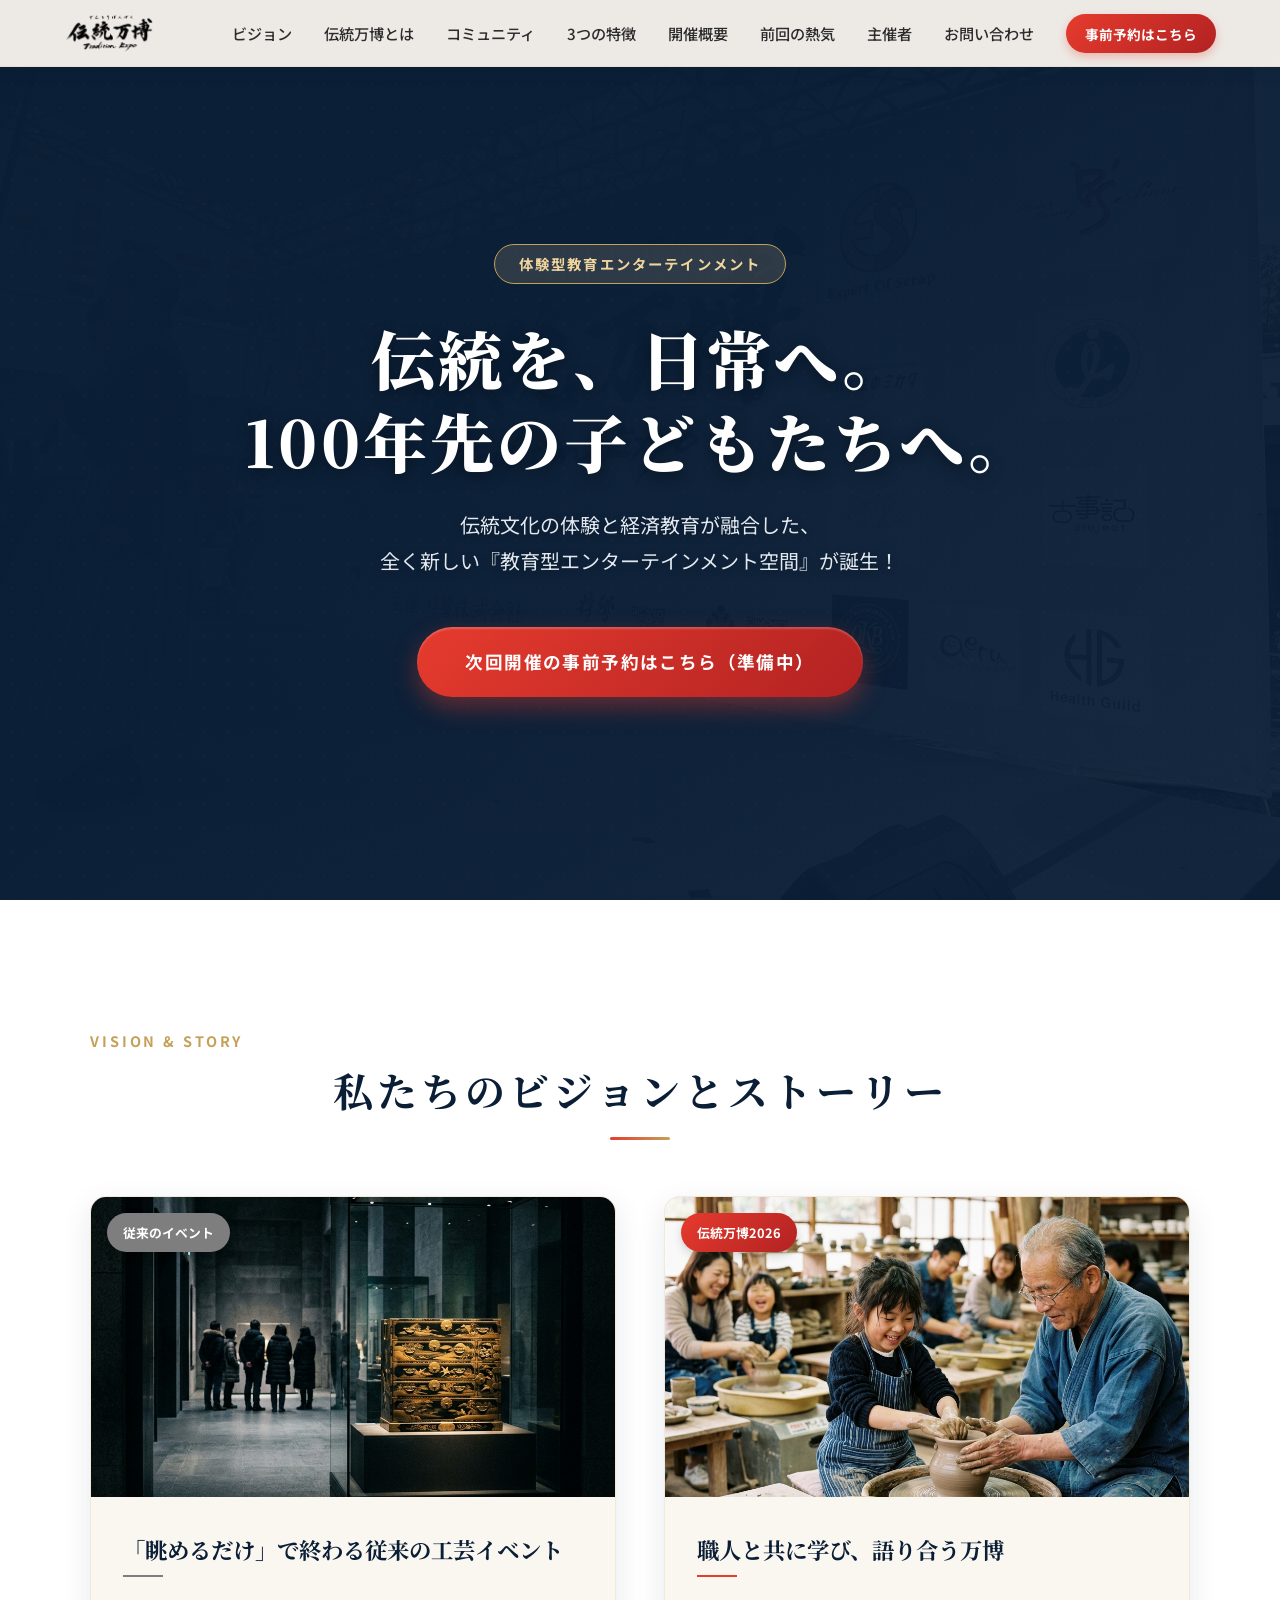
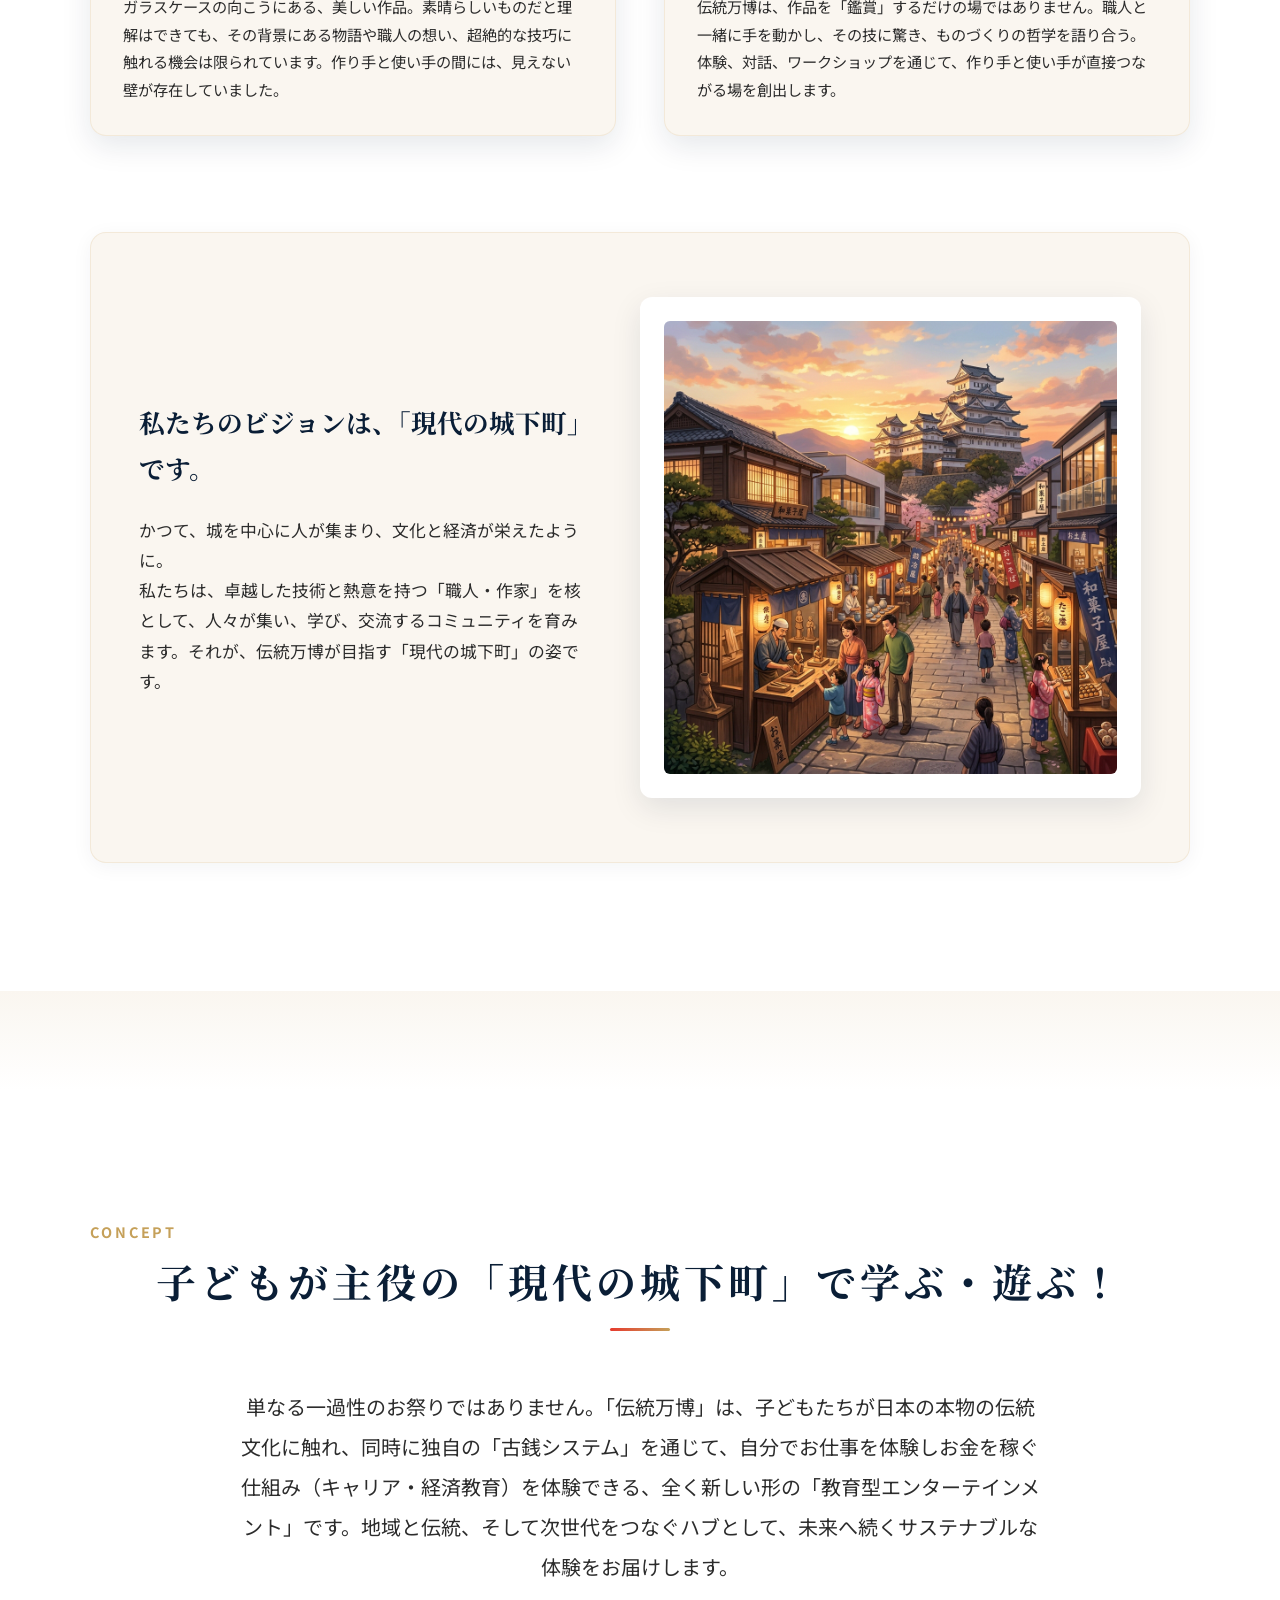
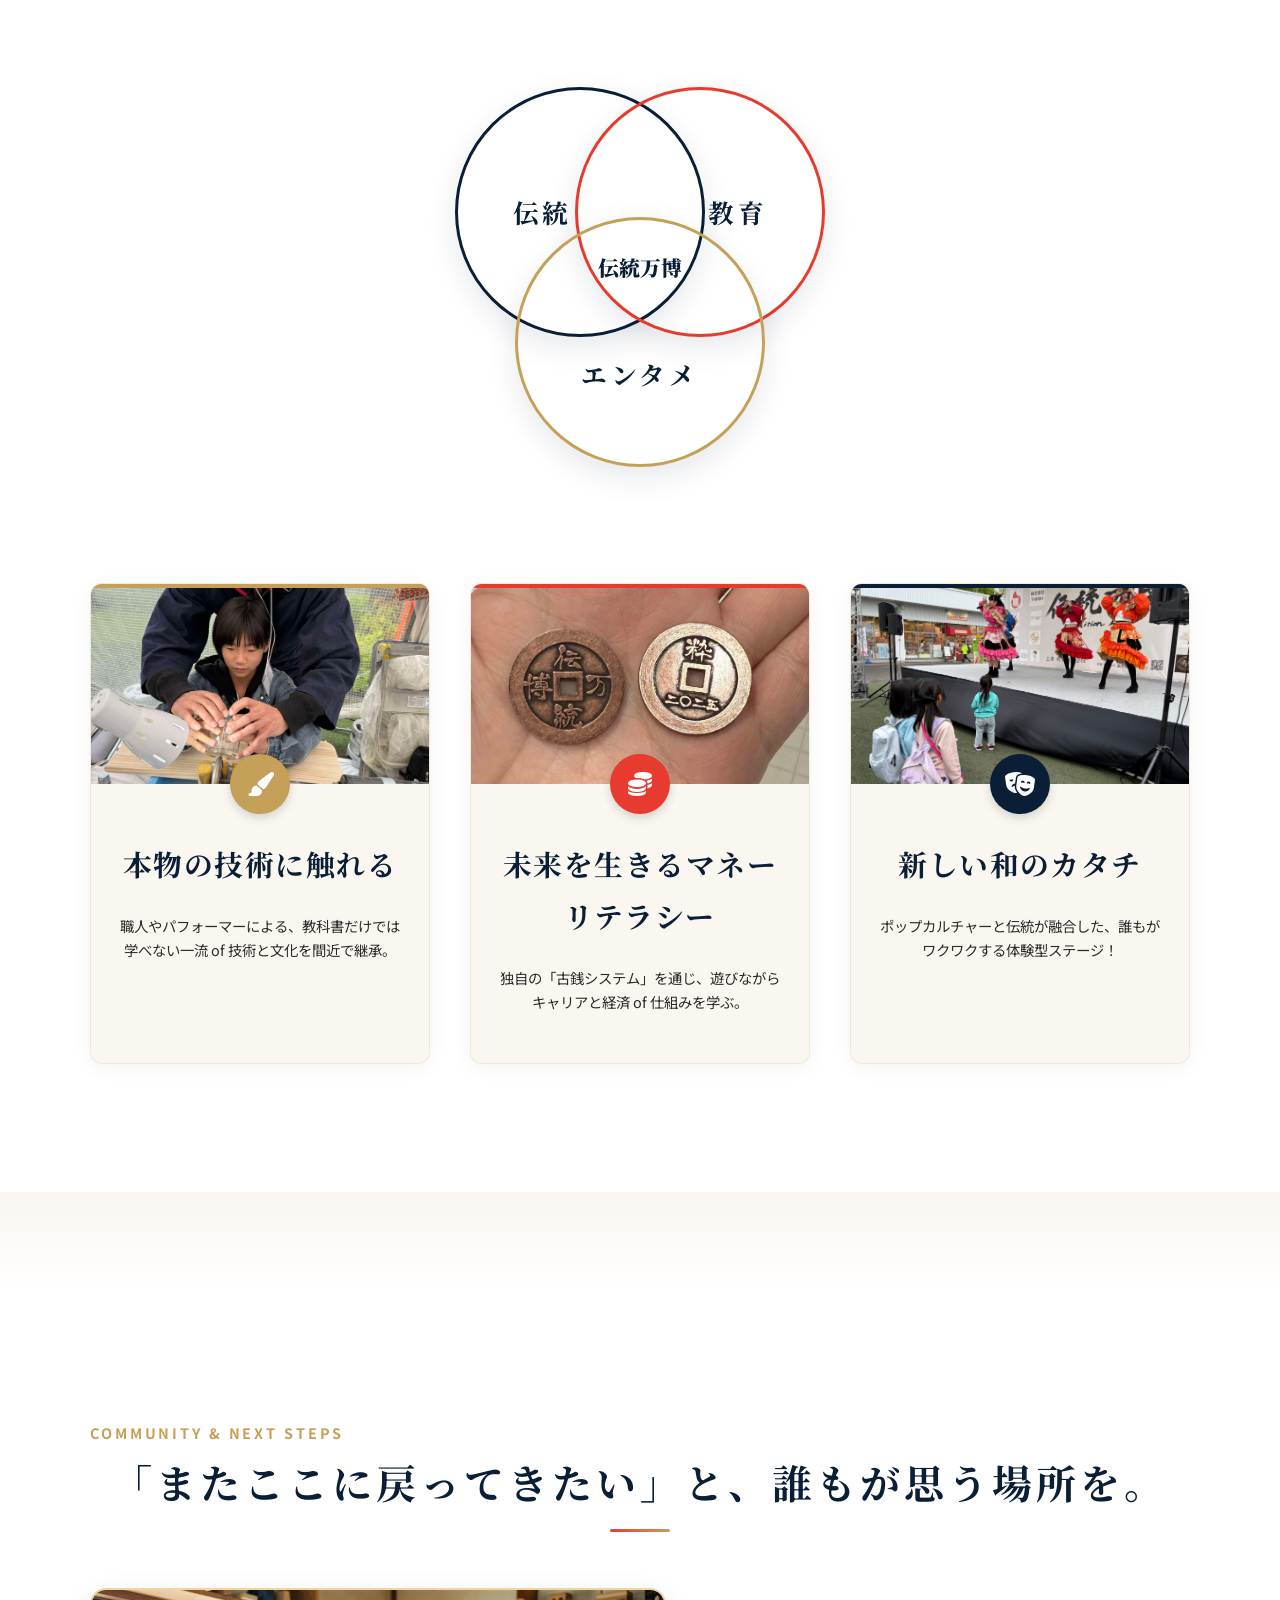
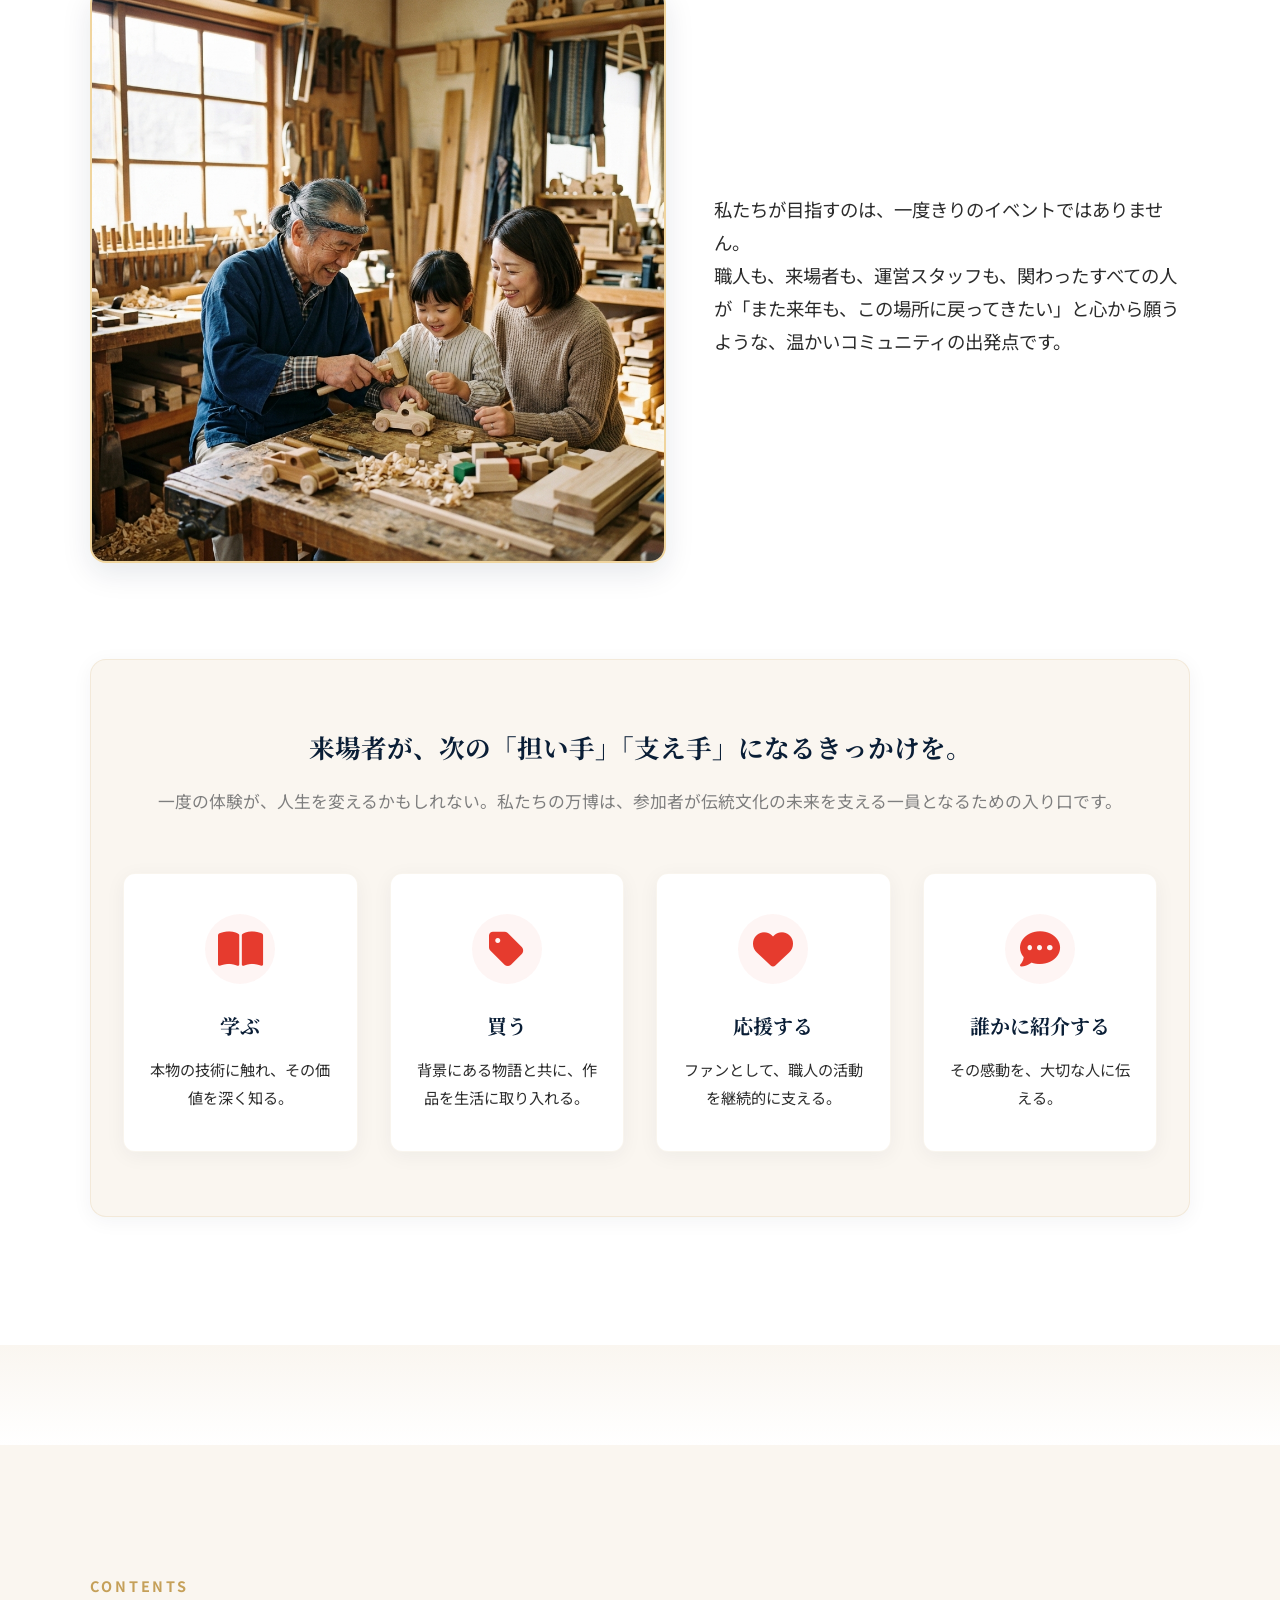
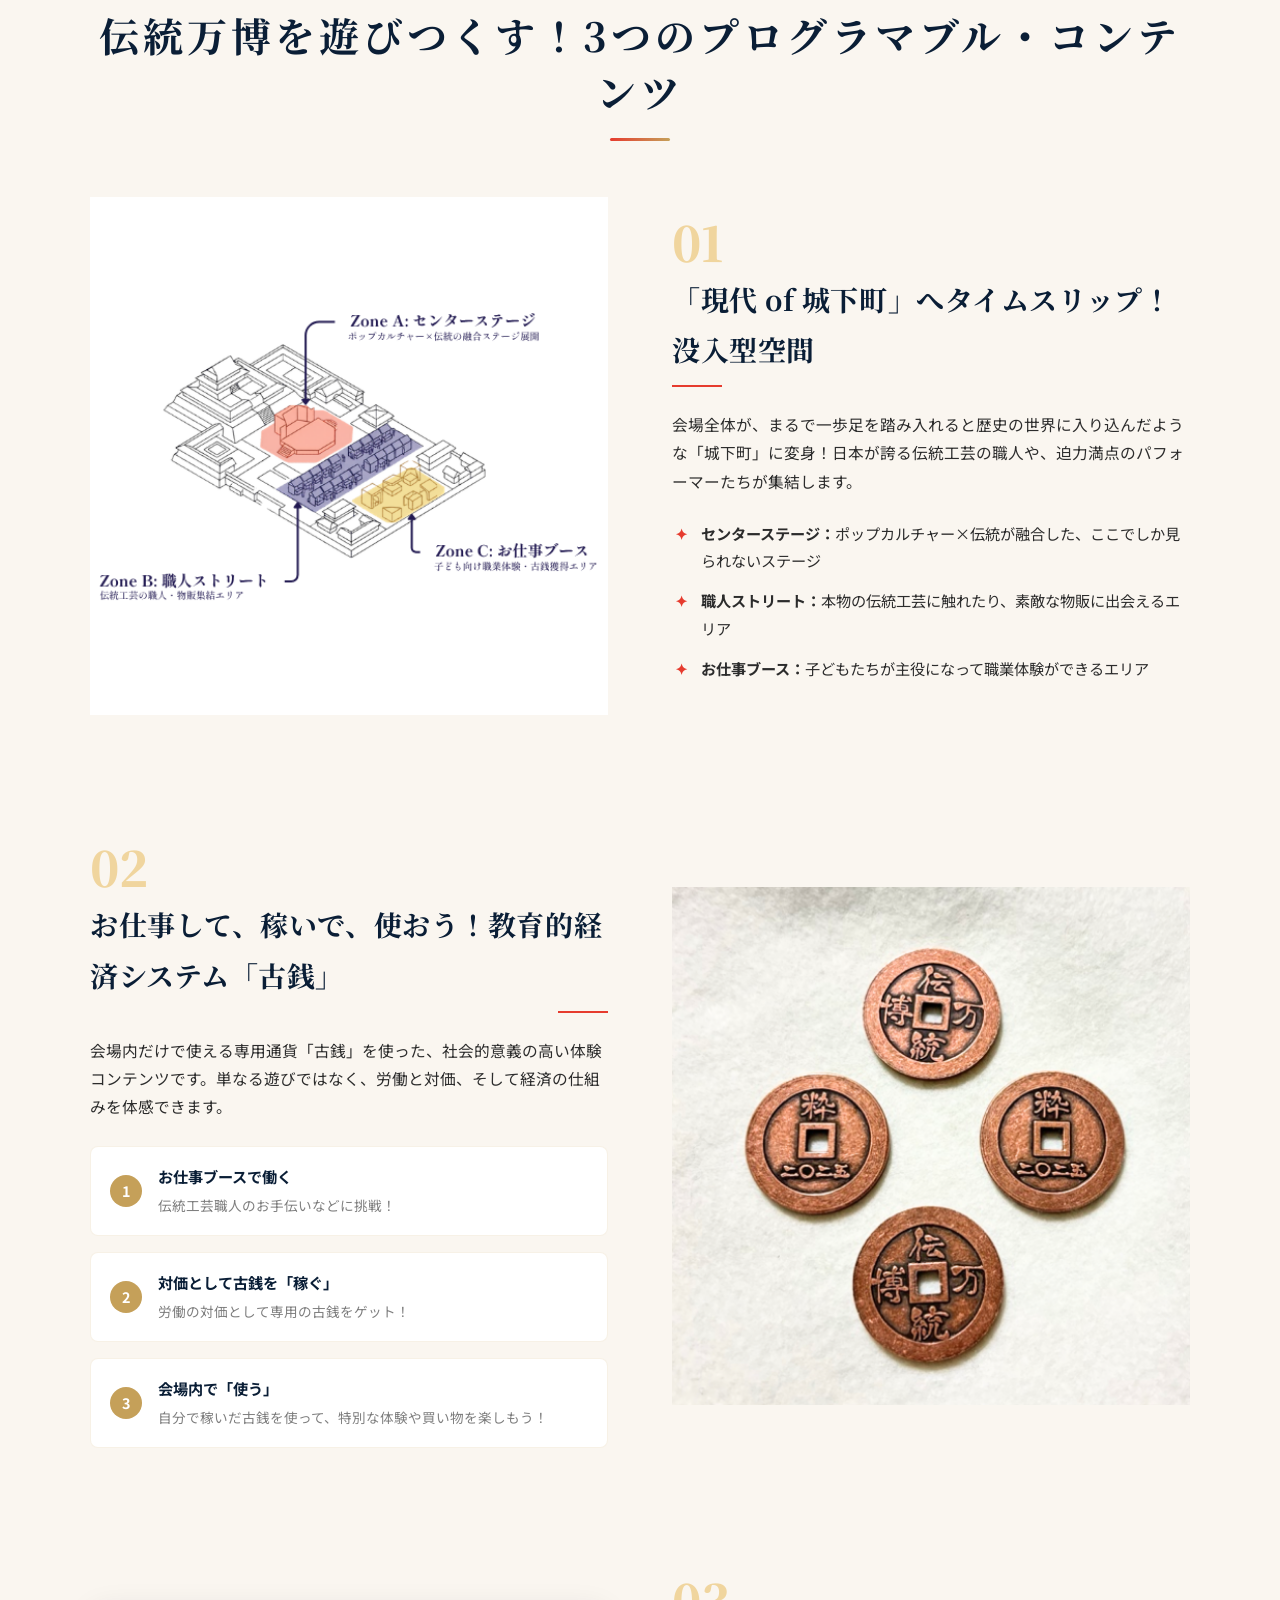
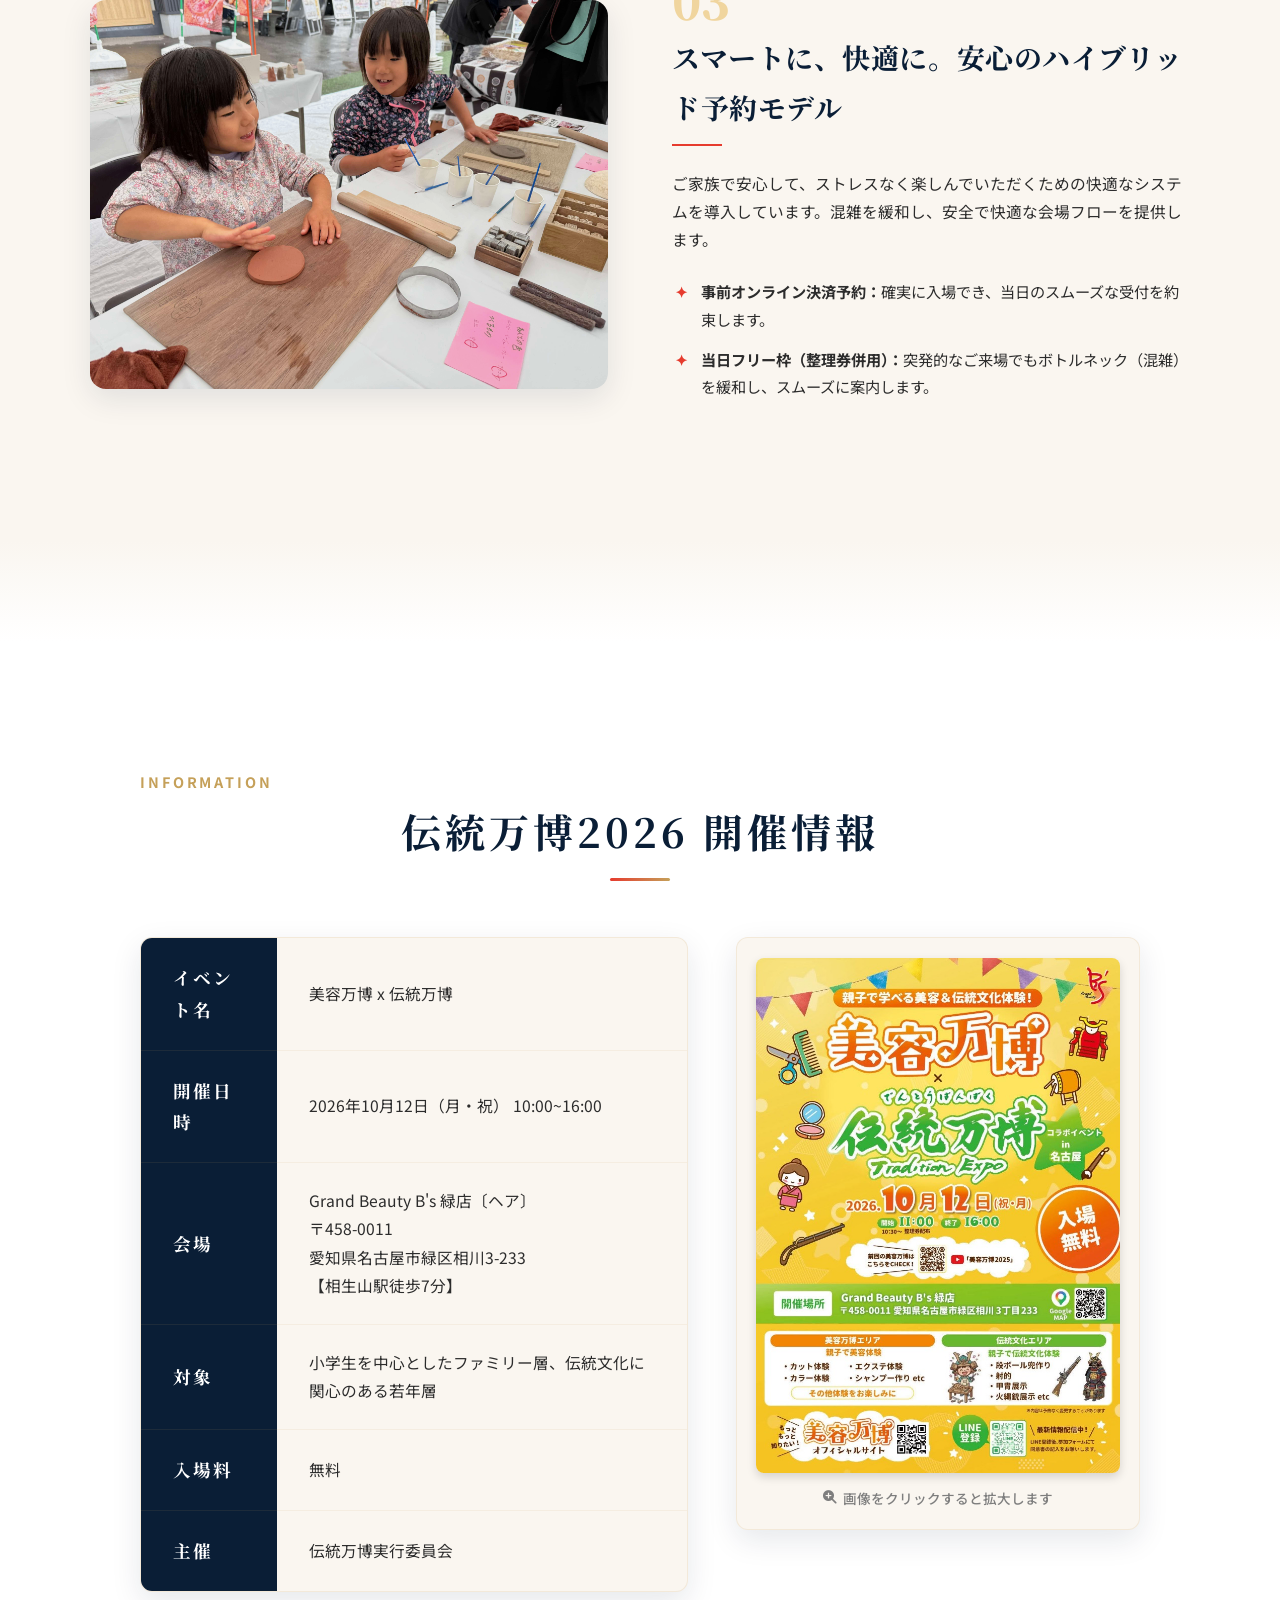
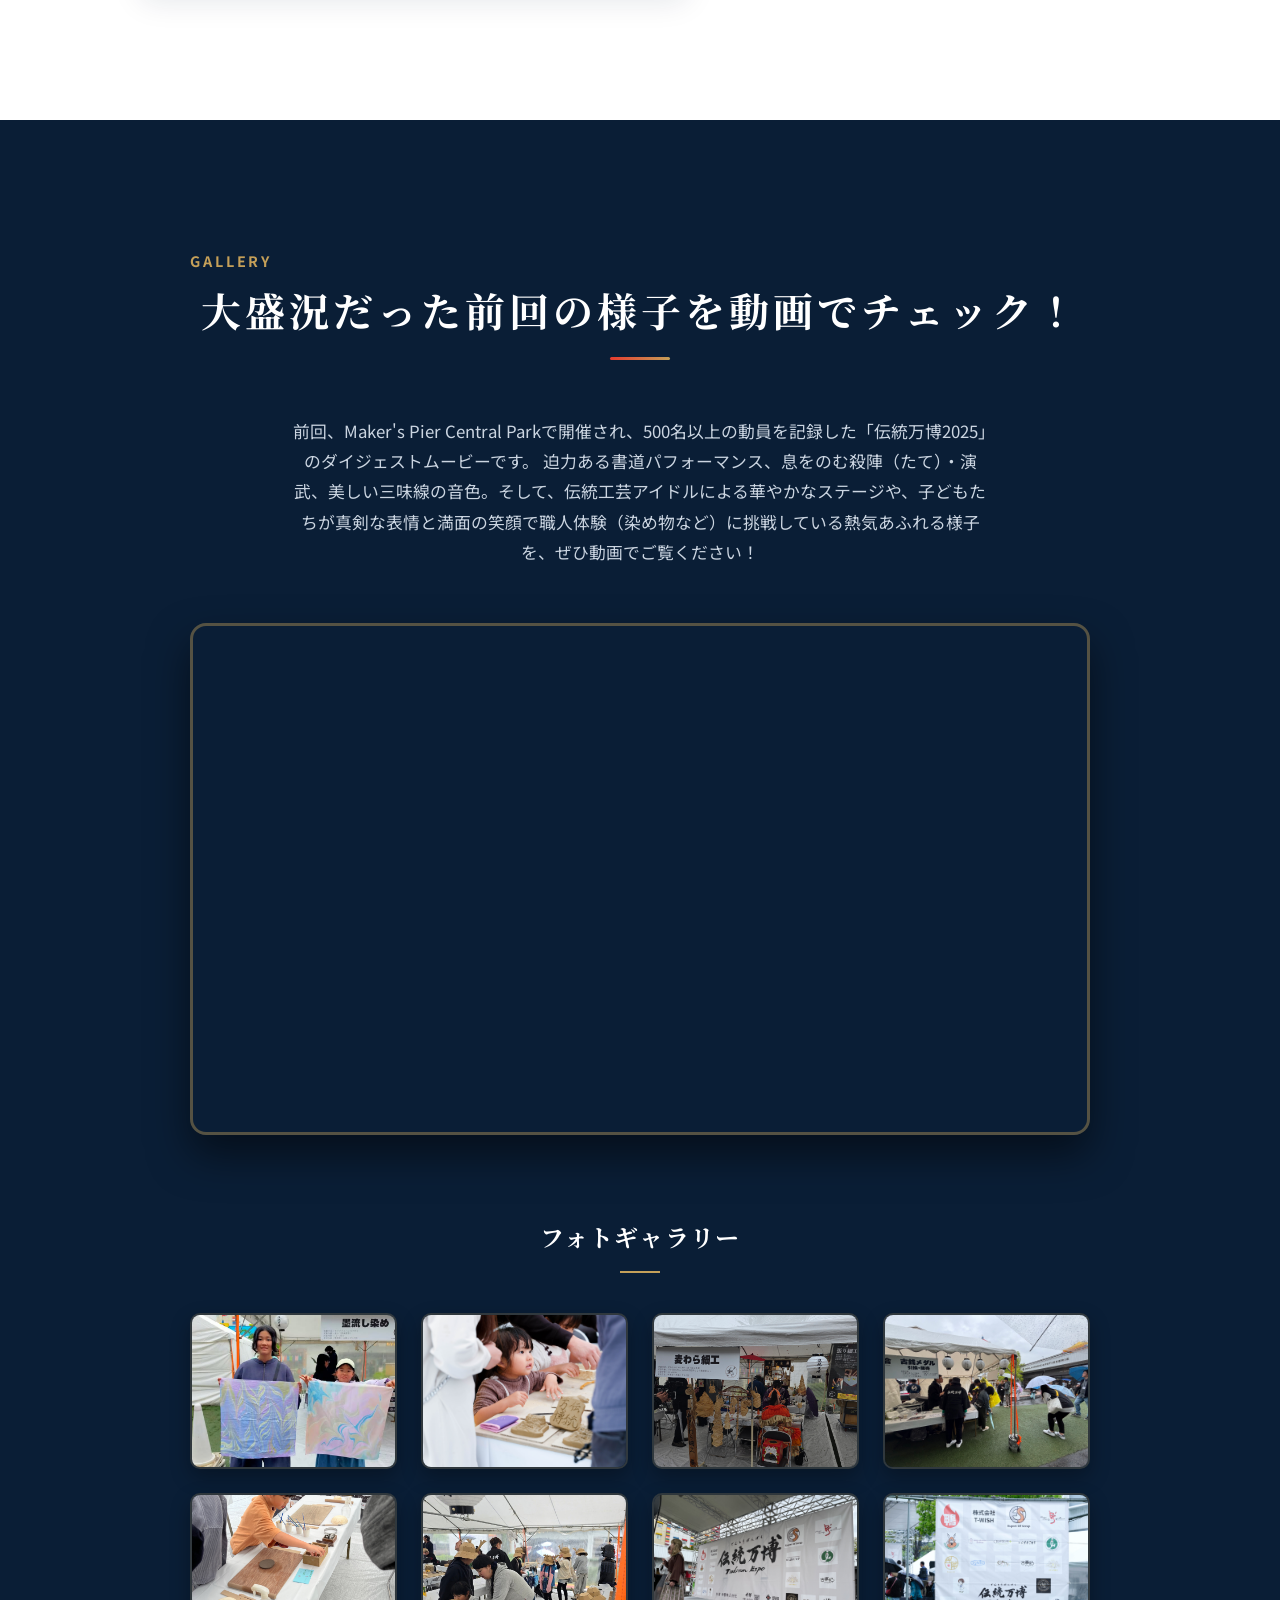
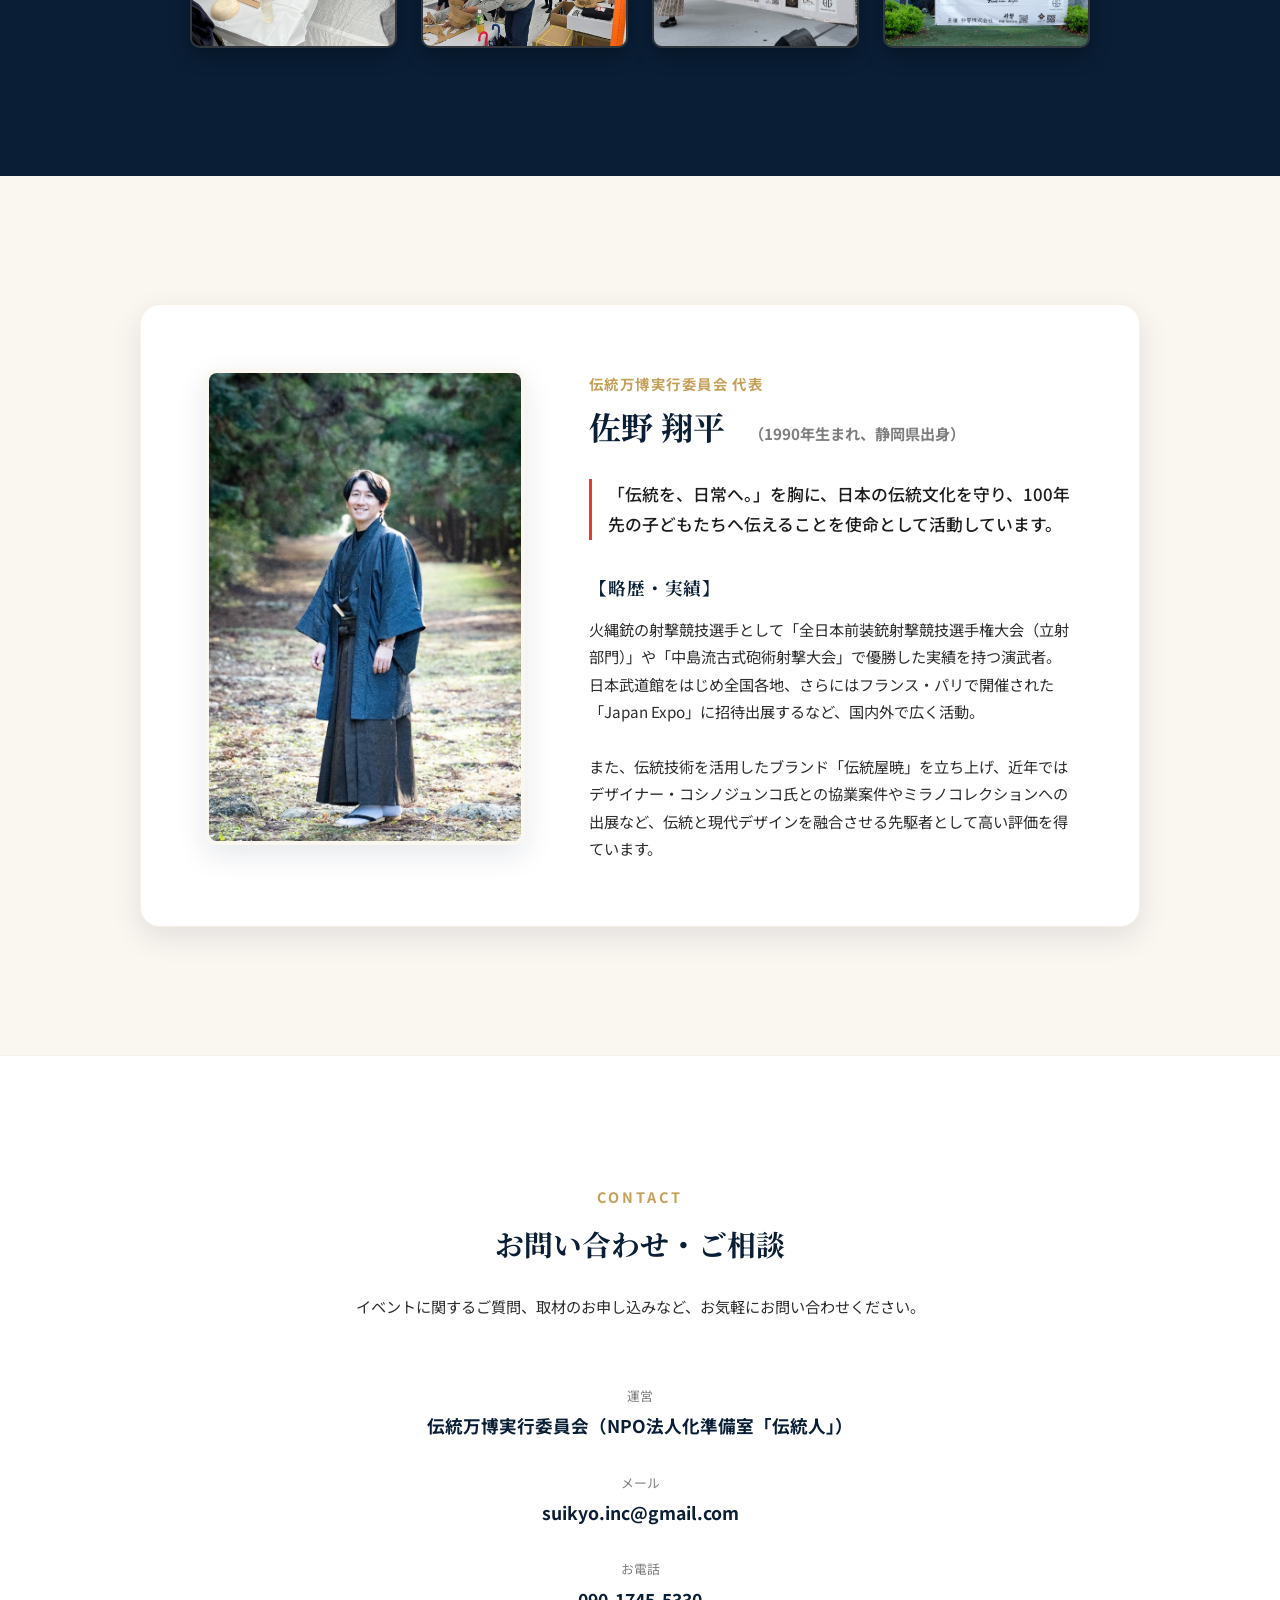
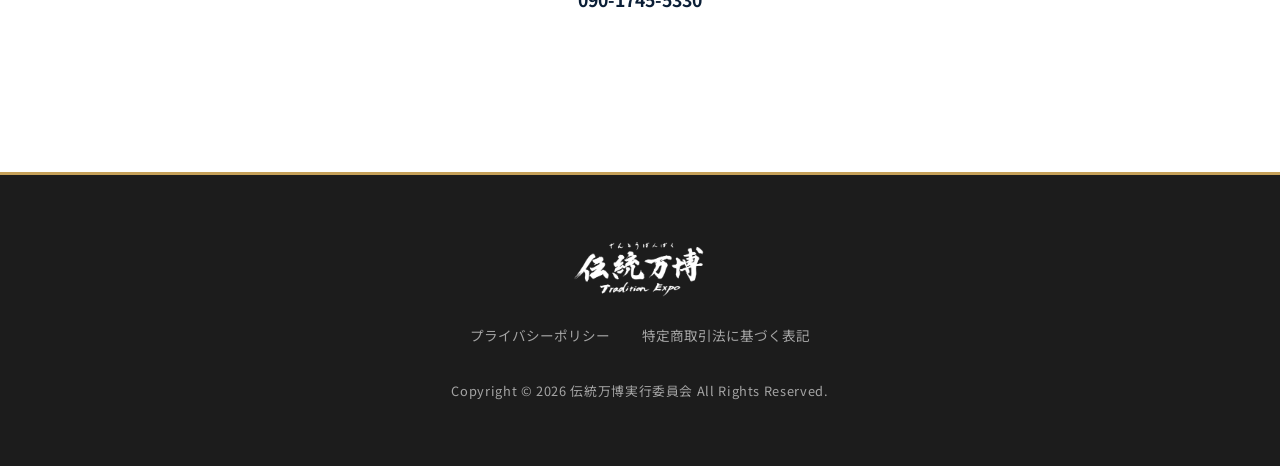
==== index.html @ fa7a1779 "「またここに戻ってきたい」セクションの本文から「2026年、」の文言を削除" ====
<!DOCTYPE html>
<html lang="ja">
<head>
  <meta charset="UTF-8">
  <meta name="viewport" content="width=device-width, initial-scale=1.0">
  <title>伝統万博2026 | 伝統を、日常へ。100年先の子どもたちへ。</title>
  <meta name="description" content="伝統文化の体験と経済教育が融合した、全く新しい『教育型エンターテインメント空間』。子どもが主役の現代の城下町で学ぶ・遊ぶ「伝統万博2026」公式サイトです。">
  
  <!-- OGP Meta Tags -->
  <meta property="og:title" content="伝統万博2026 | 伝統を、日常へ。100年先の子どもたちへ。">
  <meta property="og:description" content="伝統文化の体験と経済教育が融合した、全く新しい『教育型エンターテインメント空間』が誕生！">
  <meta property="og:image" content="images/IMG_0084.JPG">
  <meta property="og:type" content="website">
  
  <!-- Stylesheets -->
  <link rel="stylesheet" href="style.css">
  
  <!-- FontAwesome for Premium Icons -->
  <link rel="stylesheet" href="https://cdnjs.cloudflare.com/ajax/libs/font-awesome/6.4.0/css/all.min.css">
</head>
<body>

  <!-- ==========================================
       Header
       ========================================== -->
  <header>
    <div class="header-container">
      <a href="#" class="logo-area">
        <h1 class="logo-wrapper">
          <img src="images/logo.png" alt="伝統万博" class="header-logo-img">
        </h1>
      </a>
      
      <input type="checkbox" id="menuToggleCheckbox" class="menu-toggle-checkbox">
      <label for="menuToggleCheckbox" class="menu-toggle" id="menuToggle" aria-label="メニューを開く">
        <span></span>
        <span></span>
        <span></span>
      </label>
      
      <nav id="navMenu">
        <ul>
          <li><a href="#vision">ビジョン</a></li>
          <li><a href="#concept">伝統万博とは</a></li>
          <li><a href="#community">コミュニティ</a></li>
          <li><a href="#contents">3つの特徴</a></li>
          <li><a href="#overview">開催概要</a></li>
          <li><a href="#gallery">前回の熱気</a></li>
          <li><a href="#producer">主催者</a></li>
          <li><a href="#contact">お問い合わせ</a></li>
          <li><a href="#infoModal" class="nav-cta-btn">事前予約はこちら</a></li>
        </ul>
      </nav>
    </div>
  </header>

  <!-- ==========================================
       Hero Section
       ========================================== -->
  <section class="hero">
    <div class="hero-bg"></div>
    <!-- 背景動画用ラッパー -->
    <div class="hero-video-wrapper">
      <iframe 
        src="https://www.youtube.com/embed/Bng7vgw5PAE?autoplay=1&mute=1&loop=1&playlist=Bng7vgw5PAE&controls=0&showinfo=0&rel=0&playsinline=1&enablejsapi=1&iv_load_policy=3" 
        frameborder="0" 
        allow="accelerometer; autoplay; clipboard-write; encrypted-media; gyroscope; picture-in-picture" 
        allowfullscreen>
      </iframe>
    </div>
    <div class="hero-container">
      <span class="hero-tag">体験型教育エンターテインメント</span>
      <h2>伝統を、日常へ。<br>100年先の子どもたちへ。</h2>
      <p class="hero-sub">
        伝統文化の体験と経済教育が融合した、<br>
        全く新しい『教育型エンターテインメント空間』が誕生！
      </p>
      <div class="hero-cta">
        <a href="#infoModal" class="btn-premium">次回開催の事前予約はこちら（準備中）</a>
      </div>
    </div>
  </section>

  <!-- ==========================================
       Vision Section (私たちのビジョン)
       ========================================== -->
  <section class="vision-section reveal" id="vision">
    <div class="vision-container">
      <span class="section-subtitle">VISION & STORY</span>
      <h2 class="section-title">私たちのビジョンとストーリー</h2>

      <!-- ① 従来の工芸イベント vs 伝統万博 (対比カード) -->
      <div class="vision-comparison">
        <!-- 従来 (Before) -->
        <div class="comparison-card before">
          <div class="comparison-img-wrapper">
            <img src="images/vision_3_traditional.png" alt="従来の工芸イベント">
            <span class="badge badge-before">従来のイベント</span>
          </div>
          <div class="comparison-body">
            <h3>「眺めるだけ」で終わる従来の工芸イベント</h3>
            <p>
              ガラスケースの向こうにある、美しい作品。素晴らしいものだと理解はできても、その背景にある物語や職人の想い、超絶的な技巧に触れる機会は限られています。作り手と使い手の間には、見えない壁が存在していました。
            </p>
          </div>
        </div>

        <!-- 伝統万博 (After) -->
        <div class="comparison-card after">
          <div class="comparison-img-wrapper">
            <img src="images/vision_4_experiential.png" alt="職人と共に学び語り合う万博">
            <span class="badge badge-after">伝統万博2026</span>
          </div>
          <div class="comparison-body">
            <h3>職人と共に学び、語り合う万博</h3>
            <p>
              伝統万博は、作品を「鑑賞」するだけの場ではありません。職人と一緒に手を動かし、その技に驚き、ものづくりの哲学を語り合う。体験、対話、ワークショップを通じて、作り手と使い手が直接つながる場を創出します。
            </p>
          </div>
        </div>
      </div>

      <!-- ② 現代の城下町ビジョン -->
      <div class="vision-castle-town reveal">
        <div class="castle-town-content">
          <h3>私たちのビジョンは、「現代の城下町」です。</h3>
          <p>
            かつて、城を中心に人が集まり、文化と経済が栄えたように。<br>
            私たちは、卓越した技術と熱意を持つ「職人・作家」を核として、人々が集い、学び、交流するコミュニティを育みます。それが、伝統万博が目指す「現代の城下町」の姿です。
          </p>
        </div>
        <div class="castle-town-graphic">
          <img src="images/vision_2_castle_town.png" alt="現代の城下町のつながり（職人・作家、未来の担い手、来場者、学び、交流）" class="graphic-img">
        </div>
      </div>

    </div>
  </section>

  <!-- 和風の区切り -->
  <div class="kasumi-divider"></div>

  <!-- ==========================================
       Concept Section
       ========================================== -->
  <section class="concept reveal" id="concept">
    <div class="concept-container">
      <span class="section-subtitle">CONCEPT</span>
      <h2 class="section-title">子どもが主役の「現代の城下町」で学ぶ・遊ぶ！</h2>
      
      <p class="concept-text">
        単なる一過性のお祭りではありません。「伝統万博」は、子どもたちが日本の本物の伝統文化に触れ、同時に独自の「古銭システム」を通じて、自分でお仕事を体験しお金を稼ぐ仕組み（キャリア・経済教育）を体験できる、全く新しい形の「教育型エンターテインメント」です。地域と伝統、そして次世代をつなぐハブとして、未来へ続くサステナブルな体験をお届けします。
      </p>

      <!-- ベン図グラフィック -->
      <div class="venn-diagram-container">
        <!-- サークルレイヤー（背景） -->
        <div class="venn-circles-layer">
          <div class="venn-bg-circle indigo"></div>
          <div class="venn-bg-circle vermilion"></div>
          <div class="venn-bg-circle gold"></div>
        </div>
        
        <!-- テキストレイヤー（最前面に重ねる） -->
        <div class="venn-texts-layer">
          <div class="venn-text-block indigo">
            <span class="venn-title">伝統</span>
          </div>
          <div class="venn-text-block vermilion">
            <span class="venn-title">教育</span>
          </div>
          <div class="venn-text-block gold">
            <span class="venn-title">エンタメ</span>
          </div>
          <div class="venn-center-text">
            伝統万博
          </div>
        </div>
      </div>

      <!-- 3つの柱 -->
      <div class="three-pillars">
        <div class="pillar-card">
          <div class="pillar-image-box">
            <img src="images/bde0462f8ed15ae4f2569d60230bfdaa.jpeg" alt="本物の技術に触れる体験風景">
          </div>
          <div class="pillar-icon-box">
            <i class="fa-solid fa-paintbrush"></i>
          </div>
          <div class="pillar-content">
            <h3 class="pillar-title">本物の技術に触れる</h3>
            <p class="pillar-desc">
              職人やパフォーマーによる、教科書だけでは学べない一流 of 技術と文化を間近で継承。
            </p>
          </div>
        </div>
        
        <div class="pillar-card">
          <div class="pillar-image-box">
            <img src="images/B581B753-411D-47D4-BE05-747D75CB49E5.jpg" alt="伝統万博の古銭システム">
          </div>
          <div class="pillar-icon-box">
            <i class="fa-solid fa-coins"></i>
          </div>
          <div class="pillar-content">
            <h3 class="pillar-title">未来を生きるマネーリテラシー</h3>
            <p class="pillar-desc">
              独自の「古銭システム」を通じ、遊びながらキャリアと経済 of 仕組みを学ぶ。
            </p>
          </div>
        </div>
        
        <div class="pillar-card">
          <div class="pillar-image-box">
            <img src="images/IMG_1028.jpg" alt="新しい和のカタチ特設ステージ">
          </div>
          <div class="pillar-icon-box">
            <i class="fa-solid fa-masks-theater"></i>
          </div>
          <div class="pillar-content">
            <h3 class="pillar-title">新しい和のカタチ</h3>
            <p class="pillar-desc">
              ポップカルチャーと伝統が融合した、誰もがワクワクする体験型ステージ！
            </p>
          </div>
        </div>
      </div>
    </div>
  </section>

  <!-- 和風の区切り -->
  <div class="kasumi-divider"></div>

  <!-- ==========================================
       Community & Action Section (コミュニティとアクション)
       ========================================== -->
  <section class="community-section reveal" id="community">
    <div class="community-container">
      <span class="section-subtitle">COMMUNITY & NEXT STEPS</span>
      <h2 class="section-title">「またここに戻ってきたい」と、誰もが思う場所を。</h2>

      <!-- ① コミュニティの約束 -->
      <div class="community-story-wrapper">
        <div class="community-text">
          <p>
            私たちが目指すのは、一度きりのイベントではありません。<br>
            職人も、来場者も、運営スタッフも、関わったすべての人が「また来年も、この場所に戻ってきたい」と心から願うような、温かいコミュニティの出発点です。
          </p>
        </div>
        <div class="community-media">
          <img src="images/vision_1_community.png" alt="職人と親子の温かいふれあい" class="community-img">
        </div>
      </div>

      <!-- ② 次の「担い手」「支え手」になるきっかけを -->
      <div class="next-step-box">
        <div class="next-step-intro">
          <h3>来場者が、次の「担い手」「支え手」になるきっかけを。</h3>
          <p>一度の体験が、人生を変えるかもしれない。私たちの万博は、参加者が伝統文化の未来を支える一員となるための入り口です。</p>
        </div>
        
        <div class="action-grid">
          <!-- 学ぶ -->
          <div class="action-card">
            <div class="action-icon">
              <i class="fa-solid fa-book-open"></i>
            </div>
            <h4>学ぶ</h4>
            <p>本物の技術に触れ、その価値を深く知る。</p>
          </div>
          <!-- 買う -->
          <div class="action-card">
            <div class="action-icon">
              <i class="fa-solid fa-tag"></i>
            </div>
            <h4>買う</h4>
            <p>背景にある物語と共に、作品を生活に取り入れる。</p>
          </div>
          <!-- 応援する -->
          <div class="action-card">
            <div class="action-icon">
              <i class="fa-solid fa-heart"></i>
            </div>
            <h4>応援する</h4>
            <p>ファンとして、職人の活動を継続的に支える。</p>
          </div>
          <!-- 誰かに紹介する -->
          <div class="action-card">
            <div class="action-icon">
              <i class="fa-solid fa-comment-dots"></i>
            </div>
            <h4>誰かに紹介する</h4>
            <p>その感動を、大切な人に伝える。</p>
          </div>
        </div>
      </div>

    </div>
  </section>

  <!-- 和風の区切り -->
  <div class="kasumi-divider"></div>

  <!-- ==========================================
       目玉コンテンツ
       ========================================== -->
  <section class="contents-section" id="contents">
    <div class="contents-container">
      <span class="section-subtitle">CONTENTS</span>
      <h2 class="section-title">伝統万博を遊びつくす！3つのプログラマブル・コンテンツ</h2>

      <!-- ① 没入型空間 -->
      <div class="content-row reveal">
        <div class="content-media no-container">
          <img src="images/castle_town.png" alt="現代の城下町の様子">
        </div>
        <div class="content-info">
          <div class="content-num">01</div>
          <h4>「現代 of 城下町」へタイムスリップ！没入型空間</h4>
          <p>
            会場全体が、まるで一歩足を踏み入れると歴史の世界に入り込んだような「城下町」に変身！日本が誇る伝統工芸の職人や、迫力満点のパフォーマーたちが集結します。
          </p>
          <ul class="content-list">
            <li><strong>センターステージ：</strong>ポップカルチャー×伝統が融合した、ここでしか見られないステージ</li>
            <li><strong>職人ストリート：</strong>本物の伝統工芸に触れたり、素敵な物販に出会えるエリア</li>
            <li><strong>お仕事ブース：</strong>子どもたちが主役になって職業体験ができるエリア</li>
          </ul>
        </div>
      </div>

      <!-- ② 古銭システム -->
      <div class="content-row reveal">
        <div class="content-media no-container">
          <img src="images/kosen_system.png" alt="古銭システムイメージ">
        </div>
        <div class="content-info">
          <div class="content-num">02</div>
          <h4>お仕事して、稼いで、使おう！教育的経済システム「古銭」</h4>
          <p>
            会場内だけで使える専用通貨「古銭」を使った、社会的意義の高い体験コンテンツです。単なる遊びではなく、労働と対価、そして経済の仕組みを体感できます。
          </p>
          <div class="kosen-steps">
            <div class="kosen-step-item">
              <div class="kosen-step-num">1</div>
              <div class="kosen-step-text">
                <strong>お仕事ブースで働く</strong>
                <span>伝統工芸職人のお手伝いなどに挑戦！</span>
              </div>
            </div>
            <div class="kosen-step-item">
              <div class="kosen-step-num">2</div>
              <div class="kosen-step-text">
                <strong>対価として古銭を「稼ぐ」</strong>
                <span>労働の対価として専用の古銭をゲット！</span>
              </div>
            </div>
            <div class="kosen-step-item">
              <div class="kosen-step-num">3</div>
              <div class="kosen-step-text">
                <strong>会場内で「使う」</strong>
                <span>自分で稼いだ古銭を使って、特別な体験や買い物を楽しもう！</span>
              </div>
            </div>
          </div>
        </div>
      </div>

      <!-- ③ ハイブリッド予約 -->
      <div class="content-row reveal">
        <div class="content-media">
          <img src="images/3039df536fcb8cb08adb56c42fa55352.jpeg" alt="前回の体験イベントを楽しむファミリーの様子" style="filter: brightness(0.95);">
        </div>
        <div class="content-info">
          <div class="content-num">03</div>
          <h4>スマートに、快適に。安心のハイブリッド予約モデル</h4>
          <p>
            ご家族で安心して、ストレスなく楽しんでいただくための快適なシステムを導入しています。混雑を緩和し、安全で快適な会場フローを提供します。
          </p>
          <ul class="content-list">
            <li><strong>事前オンライン決済予約：</strong>確実に入場でき、当日のスムーズな受付を約束します。</li>
            <li><strong>当日フリー枠（整理券併用）：</strong>突発的なご来場でもボトルネック（混雑）を緩和し、スムーズに案内します。</li>
          </ul>
        </div>
      </div>
    </div>
  </section>

  <!-- 和風の区切り -->
  <div class="kasumi-divider"></div>

  <!-- ==========================================
       Overview (開催概要)
       ========================================== -->
  <section class="overview reveal" id="overview">
    <div class="overview-container">
      <span class="section-subtitle">INFORMATION</span>
      <h2 class="section-title">伝統万博2026 開催情報</h2>
      
      <div class="overview-content-wrapper">
        <div class="table-wrapper">
          <table class="overview-table">
            <tr>
              <th>イベント名</th>
              <td>美容万博 x 伝統万博</td>
            </tr>
            <tr>
              <th>開催日時</th>
              <td>2026年10月12日（月・祝） 10:00~16:00</td>
            </tr>
            <tr>
              <th>会場</th>
              <td>
                Grand Beauty B's 緑店〔ヘア〕<br>
                〒458-0011<br>
                愛知県名古屋市緑区相川3-233<br>
                【相生山駅徒歩7分】
              </td>
            </tr>
            <tr>
              <th>対象</th>
              <td>小学生を中心としたファミリー層、伝統文化に関心のある若年層</td>
            </tr>
            <tr>
              <th>入場料</th>
              <td>無料</td>
            </tr>
            <tr>
              <th>主催</th>
              <td>伝統万博実行委員会</td>
            </tr>
          </table>
        </div>

        <div class="flyer-wrapper">
          <a href="#flyerModal">
            <img src="images/flyer.jpg" alt="美容万博×伝統万博 チラシ" class="flyer-img">
          </a>
          <p class="flyer-caption"><i class="fa-solid fa-magnifying-glass-plus"></i> 画像をクリックすると拡大します</p>
        </div>
      </div>
    </div>
  </section>

  <!-- ==========================================
       Video Gallery
       ========================================== -->
  <section class="gallery reveal" id="gallery">
    <div class="gallery-container">
      <span class="section-subtitle">GALLERY</span>
      <h2 class="section-title">大盛況だった前回の様子を動画でチェック！</h2>
      <p class="gallery-desc">
        前回、Maker's Pier Central Parkで開催され、500名以上の動員を記録した「伝統万博2025」のダイジェストムービーです。
        迫力ある書道パフォーマンス、息をのむ殺陣（たて）・演武、美しい三味線の音色。そして、伝統工芸アイドルによる華やかなステージや、子どもたちが真剣な表情と満面の笑顔で職人体験（染め物など）に挑戦している熱気あふれる様子を、ぜひ動画でご覧ください！
      </p>
      
      <div class="video-wrapper">
        <!-- YouTube Responsive Embed -->
        <iframe 
          src="https://www.youtube.com/embed/Bng7vgw5PAE" 
          title="伝統万博2025 ダイジェストムービー" 
          allow="accelerometer; autoplay; clipboard-write; encrypted-media; gyroscope; picture-in-picture; web-share" 
          allowfullscreen>
        </iframe>
      </div>

      <!-- 写真で見る前回の様子を追加 -->
      <h3 class="gallery-photos-title">フォトギャラリー</h3>
      <div class="gallery-photos-grid">
        <div class="gallery-photo-item">
          <img src="images/1F9BC9A7-710B-44F9-A07B-4E70499914D4.jpg" alt="墨流し染め体験をする子どもたち">
        </div>
        <div class="gallery-photo-item">
          <img src="images/2025_original.5.6美容万博&amp;伝統万博-133 (1).jpg" alt="瓦作り体験で粘土をこねる女の子">
        </div>
        <div class="gallery-photo-item">
          <img src="images/麦わら細工.jpg" alt="伝統工芸の麦わら細工展示">
        </div>
        <div class="gallery-photo-item">
          <img src="images/IMG_0952.jpg" alt="古銭引換所に集まる人々">
        </div>
        <div class="gallery-photo-item">
          <img src="images/image_original (11) (1).jpg" alt="ワークショップで粘土をこねる男の子">
        </div>
        <div class="gallery-photo-item">
          <img src="images/IMG_0796.JPG" alt="兜作りワークショップに集中する子どもたち">
        </div>
        <div class="gallery-photo-item">
          <img src="images/IMG_0084.JPG" alt="伝統万博の屋外ステージ">
        </div>
        <div class="gallery-photo-item">
          <img src="images/2025_original.5.6美容万博&amp;伝統万博-291 (1).jpg" alt="主催・協賛ロゴが並ぶ記念撮影エリア">
        </div>
      </div>
    </div>
  </section>

  <!-- ==========================================
       Producer Section
       ========================================== -->
  <section class="producer reveal" id="producer">
    <div class="producer-container">
      <div class="producer-photo">
        <img src="images/sano_shohei.jpg" alt="佐野翔平 プロフィール写真">
      </div>
      <div class="producer-info">
        <span class="producer-role">伝統万博実行委員会 代表</span>
        <h3 class="producer-name">佐野 翔平 <span class="producer-birth">（1990年生まれ、静岡県出身）</span></h3>
        <p class="producer-message">
          「伝統を、日常へ。」を胸に、日本の伝統文化を守り、100年先の子どもたちへ伝えることを使命として活動しています。
        </p>
        <div class="producer-bio">
          <h5>【略歴・実績】</h5>
          <p>
            火縄銃の射撃競技選手として「全日本前装銃射撃競技選手権大会（立射部門）」や「中島流古式砲術射撃大会」で優勝した実績を持つ演武者。日本武道館をはじめ全国各地、さらにはフランス・パリで開催された「Japan Expo」に招待出展するなど、国内外で広く活動。<br><br>
            また、伝統技術を活用したブランド「伝統屋暁」を立ち上げ、近年ではデザイナー・コシノジュンコ氏との協業案件やミラノコレクションへの出展など、伝統と現代デザインを融合させる先駆者として高い評価を得ています。
          </p>
        </div>
      </div>
    </div>
  </section>

  <!-- ==========================================
       Contact Section
       ========================================== -->
  <section class="contact reveal" id="contact">
    <div class="contact-container">
      <div class="contact-info-block">
        <span class="section-subtitle font-normal">CONTACT</span>
        <h3>お問い合わせ・ご相談</h3>
        <p>
          イベントに関するご質問、取材のお申し込みなど、お気軽にお問い合わせください。
        </p>
        <ul class="contact-details">
          <li>
            <span class="label">運営</span>
            <span class="value">伝統万博実行委員会（NPO法人化準備室「伝統人」）</span>
          </li>
          <li>
            <span class="label">メール</span>
            <span class="value"><a href="mailto:suikyo.inc@gmail.com">suikyo.inc@gmail.com</a></span>
          </li>
          <li>
            <span class="label">お電話</span>
            <span class="value"><a href="tel:090-1745-5330">090-1745-5330</a></span>
          </li>
        </ul>
      </div>
    </div>
  </section>

  <!-- ==========================================
       Footer
       ========================================== -->
  <footer>
    <div class="footer-container">
      <div class="footer-logo">
        <img src="images/logo.png" alt="伝統万博" class="footer-logo-img">
      </div>
      <ul class="footer-links">
        <li><a href="#infoModal">プライバシーポリシー</a></li>
        <li><a href="#infoModal">特定商取引法に基づく表記</a></li>
      </ul>
      <p class="copyright">Copyright &copy; 2026 伝統万博実行委員会 All Rights Reserved.</p>
    </div>
  </footer>

  <!-- ==========================================
       Mobile Sticky CTA (モバイル用最下部固定追従)
       ========================================== -->
  <div class="sticky-cta" id="stickyCta">
    <a href="#infoModal" class="btn-premium">事前予約はこちら（準備中）</a>
  </div>

  <!-- ==========================================
       Modal Dialog (事前予約・準備中モーダル)
       ========================================== -->
  <div class="modal" id="infoModal">
    <div class="modal-content">
      <a href="#" class="modal-close" id="modalClose" aria-label="閉じる">&times;</a>
      <div class="modal-icon">
        <i class="fa-solid fa-bell"></i>
      </div>
      <h4>事前予約 受付準備中</h4>
      <p>
        「伝統万博2026」の事前決済予約および整理券受付は、現在システムの最終調整を行っております。<br><br>
        受付開始の際は、登録いただいたお知らせメールまたは公式SNSにてご案内いたします。今しばらくお待ちください。
      </p>
      <a href="#" class="btn-premium" id="modalConfirmBtn">了解しました</a>
    </div>
  </div>

  <!-- ==========================================
       Flyer Modal (チラシ拡大モーダル)
       ========================================== -->
  <div class="modal" id="flyerModal">
    <a href="#overview" class="modal-overlay-close"></a>
    <div class="modal-content flyer-modal-content">
      <a href="#overview" class="modal-close" aria-label="閉じる">&times;</a>
      <img src="images/flyer.jpg" alt="チラシ拡大画像" class="flyer-large-img">
    </div>
  </div>
</body>
</html>
---- style.css ----
@import url('https://fonts.googleapis.com/css2?family=Noto+Sans+JP:wght@300;400;500;700&family=Noto+Serif+JP:wght@400;700;900&display=swap');

/* ==========================================
   Design System Variables & Reset
   ========================================== */
:root {
  --color-bg-base: #FAF6F0;       /* 明るいベージュ（和紙風） */
  --color-bg-white: #FFFFFF;      /* 清潔感のあるホワイト */
  --color-primary-indigo: #0A1E36; /* 深みのある藍色（JAPAN BLUE） */
  --color-primary-ink: #1C1C1C;    /* 墨色 */
  --color-accent-vermilion: #E63B2E; /* 鮮やかな朱色 */
  --color-accent-gold: #C5A059;    /* 上品なゴールド */
  --color-accent-gold-light: #F0D59E; /* 明るいゴールド */
  --color-text-dark: #2C2C2C;     /* 本文のダークグレー */
  --color-text-light: #FFFFFF;    /* 明るいテキスト */
  --color-muted: #7E7E7E;         /* 補助テキスト用 */
  
  --font-heading: 'Noto Serif JP', 'TsukuMinPr6N-Regular', 'Georgia', serif;
  --font-body: 'Noto Sans JP', -apple-system, BlinkMacSystemFont, sans-serif;
  
  --transition-smooth: all 0.4s cubic-bezier(0.25, 0.8, 0.25, 1);
  --shadow-subtle: 0 4px 20px rgba(10, 30, 54, 0.05);
  --shadow-premium: 0 10px 30px rgba(10, 30, 54, 0.1);
}

* {
  box-sizing: border-box;
  margin: 0;
  padding: 0;
}

html {
  scroll-behavior: smooth;
  font-size: 16px;
}

body {
  font-family: var(--font-body);
  background-color: var(--color-bg-base);
  color: var(--color-text-dark);
  line-height: 1.8;
  overflow-x: hidden;
  -webkit-font-smoothing: antialiased;
}

/* 和紙のようなテクスチャを背景に追加 */
body::before {
  content: "";
  position: fixed;
  top: 0;
  left: 0;
  width: 100%;
  height: 100%;
  background-image: radial-gradient(rgba(197, 160, 89, 0.03) 1px, transparent 0),
                    radial-gradient(rgba(10, 30, 54, 0.02) 1px, transparent 0);
  background-size: 24px 24px;
  background-position: 0 0, 12px 12px;
  pointer-events: none;
  z-index: 9999;
}

a {
  color: inherit;
  text-decoration: none;
  transition: var(--transition-smooth);
}

img {
  max-width: 100%;
  height: auto;
  display: block;
}

h1, h2, h3, h4, h5, h6 {
  font-family: var(--font-heading);
  font-weight: 700;
  color: var(--color-primary-indigo);
}

/* ==========================================
   Typography & Helper Classes
   ========================================== */
.section-title {
  text-align: center;
  font-size: 2rem;
  margin-bottom: 3.5rem;
  position: relative;
  letter-spacing: 0.1em;
  line-height: 1.4;
}

.section-title::after {
  content: "";
  display: block;
  width: 60px;
  height: 3px;
  background: linear-gradient(90deg, var(--color-accent-vermilion), var(--color-accent-gold));
  margin: 1.2rem auto 0;
  border-radius: 2px;
}

.section-subtitle {
  display: block;
  font-size: 0.9rem;
  color: var(--color-accent-gold);
  font-family: var(--font-body);
  font-weight: 700;
  text-transform: uppercase;
  margin-bottom: 0.5rem;
  letter-spacing: 0.2em;
}

/* 和風霞グラデーションセクション区切り */
.kasumi-divider {
  height: 100px;
  background: linear-gradient(180deg, var(--color-bg-base) 0%, var(--color-bg-white) 100%);
  position: relative;
}

/* ==========================================
   Header / Navigation
   ========================================== */
header {
  position: fixed;
  top: 0;
  left: 0;
  width: 100%;
  z-index: 1000;
  background-color: rgba(250, 246, 240, 0.95);
  backdrop-filter: blur(8px);
  box-shadow: var(--shadow-subtle);
  border-bottom: 1px solid rgba(197, 160, 89, 0.15);
  transition: var(--transition-smooth);
}

.header-container {
  display: flex;
  justify-content: space-between;
  align-items: center;
  max-width: 1200px;
  margin: 0 auto;
  padding: 0.8rem 1.5rem;
}

.logo-area {
  display: flex;
  align-items: center;
  gap: 0.5rem;
}

.logo-wrapper {
  margin: 0;
  padding: 0;
  display: flex;
  align-items: center;
}

.header-logo-img {
  height: 40px;
  width: auto;
  display: block;
}

nav ul {
  display: flex;
  list-style: none;
  gap: 2rem;
}

nav a {
  font-weight: 500;
  font-size: 0.95rem;
  position: relative;
  padding: 0.3rem 0;
}

nav a::after {
  content: "";
  position: absolute;
  bottom: 0;
  left: 0;
  width: 0;
  height: 2px;
  background-color: var(--color-accent-vermilion);
  transition: var(--transition-smooth);
}

nav a:hover::after {
  width: 100%;
}

.nav-cta-btn {
  background: linear-gradient(135deg, var(--color-accent-vermilion), #b22222);
  color: var(--color-text-light);
  padding: 0.6rem 1.2rem;
  border-radius: 50px;
  font-weight: 700;
  font-size: 0.85rem;
  box-shadow: 0 4px 10px rgba(230, 59, 46, 0.3);
  border: none;
  cursor: pointer;
}

.nav-cta-btn:hover {
  transform: translateY(-2px);
  box-shadow: 0 6px 15px rgba(230, 59, 46, 0.4);
}

.menu-toggle {
  display: none;
  background: none;
  border: none;
  cursor: pointer;
  padding: 0.5rem;
}

.menu-toggle span {
  display: block;
  width: 25px;
  height: 3px;
  background-color: var(--color-primary-indigo);
  margin: 5px 0;
  transition: var(--transition-smooth);
}

/* ==========================================
   Hero Section
   ========================================== */
.hero {
  position: relative;
  min-height: 100vh;
  display: flex;
  align-items: center;
  padding: 8rem 1.5rem 5rem;
  background-color: var(--color-primary-indigo);
  color: var(--color-text-light);
  overflow: hidden;
}

/* コラージュ背景画像 */
.hero-bg {
  position: absolute;
  top: 0;
  left: 0;
  width: 100%;
  height: 100%;
  background: url('images/IMG_0084.JPG') no-repeat center center / cover;
  opacity: 0.22;
  filter: grayscale(10%);
  z-index: 1;
}

/* 背景動画用スタイル */
.hero-video-wrapper {
  position: absolute;
  top: 0;
  left: 0;
  width: 100%;
  height: 100%;
  overflow: hidden;
  z-index: 2;
  pointer-events: none;
}

.hero-video-wrapper iframe {
  width: 100vw;
  height: 56.25vw; /* 16:9 Aspect Ratio */
  min-height: 100vh;
  min-width: 177.77vh; /* 16:9 Aspect Ratio */
  position: absolute;
  top: 50%;
  left: 50%;
  transform: translate(-50%, -50%);
}

/* グラデーションオーバーレイ */
.hero::after {
  content: "";
  position: absolute;
  top: 0;
  left: 0;
  width: 100%;
  height: 100%;
  background: linear-gradient(135deg, rgba(10, 30, 54, 0.95) 40%, rgba(10, 30, 54, 0.7) 100%);
  z-index: 3;
}

.hero-container {
  position: relative;
  z-index: 4;
  max-width: 1000px;
  margin: 0 auto;
  text-align: center;
}

.hero-tag {
  display: inline-block;
  background-color: rgba(240, 213, 158, 0.15);
  border: 1px solid var(--color-accent-gold);
  color: var(--color-accent-gold-light);
  padding: 0.4rem 1.5rem;
  border-radius: 50px;
  font-size: 0.9rem;
  font-weight: 700;
  margin-bottom: 2rem;
  letter-spacing: 0.15em;
  animation: fadeInUp 1s ease;
}

.hero h2 {
  font-size: 3.2rem;
  color: var(--color-text-light);
  margin-bottom: 1.5rem;
  line-height: 1.3;
  letter-spacing: 0.05em;
  font-weight: 900;
  text-shadow: 0 4px 15px rgba(0, 0, 0, 0.4);
  animation: fadeInUp 1.2s cubic-bezier(0.25, 0.8, 0.25, 1);
}

.hero-sub {
  font-size: 1.25rem;
  color: #E2E8F0;
  max-width: 700px;
  margin: 0 auto 3rem;
  line-height: 1.8;
  font-weight: 400;
  text-shadow: 0 2px 8px rgba(0, 0, 0, 0.3);
  animation: fadeInUp 1.4s cubic-bezier(0.25, 0.8, 0.25, 1);
}

.hero-cta {
  animation: fadeInUp 1.6s cubic-bezier(0.25, 0.8, 0.25, 1);
}

.btn-premium {
  display: inline-block;
  position: relative;
  background: linear-gradient(135deg, var(--color-accent-vermilion) 0%, #B22222 100%);
  color: var(--color-text-light);
  padding: 1.2rem 3rem;
  border-radius: 50px;
  font-size: 1.1rem;
  font-weight: 700;
  letter-spacing: 0.08em;
  box-shadow: 0 10px 25px rgba(230, 59, 46, 0.4), inset 0 2px 2px rgba(255,255,255,0.2);
  border: none;
  cursor: pointer;
  overflow: hidden;
  transition: var(--transition-smooth);
}

.btn-premium::before {
  content: '';
  position: absolute;
  top: 0;
  left: -150%;
  width: 150%;
  height: 100%;
  background: linear-gradient(
    90deg,
    transparent,
    rgba(255, 255, 255, 0.3),
    transparent
  );
  transform: skewX(-20deg);
  transition: 0.75s;
}

.btn-premium:hover::before {
  left: 150%;
  transition: 0.75s;
}

.btn-premium:hover {
  transform: translateY(-3px);
  box-shadow: 0 15px 35px rgba(230, 59, 46, 0.5);
}

.btn-premium:active {
  transform: translateY(-1px);
}

/* ==========================================
   Concept Section (伝統万博とは)
   ========================================== */
.concept {
  padding: 8rem 1.5rem;
  background-color: var(--color-bg-white);
  position: relative;
}

.concept-container {
  max-width: 1100px;
  margin: 0 auto;
}

.concept-text {
  text-align: center;
  max-width: 800px;
  margin: 0 auto 5rem;
  font-size: 1.15rem;
  color: var(--color-text-dark);
  line-height: 2;
}

.concept h3 {
  font-size: 1.8rem;
  margin-bottom: 1.5rem;
  letter-spacing: 0.05em;
  color: var(--color-primary-indigo);
}

/* 和風ベン図グラフィック */
.venn-diagram-container {
  display: flex;
  justify-content: center;
  align-items: center;
  margin-bottom: 6rem;
  position: relative;
  height: 420px;
  width: 100%;
}

/* サークルレイヤー（背景） */
.venn-circles-layer {
  position: absolute;
  top: 0;
  left: 0;
  width: 100%;
  height: 100%;
  pointer-events: none;
}

.venn-bg-circle {
  width: 250px;
  height: 250px;
  border-radius: 50%;
  position: absolute;
  box-shadow: var(--shadow-premium);
  transition: var(--transition-smooth);
}

.venn-bg-circle.indigo {
  background-color: transparent;
  border: 3px solid var(--color-primary-indigo);
  top: 20px;
  left: calc(50% - 185px);
  z-index: 2;
}

.venn-bg-circle.vermilion {
  background-color: transparent;
  border: 3px solid var(--color-accent-vermilion);
  top: 20px;
  right: calc(50% - 185px);
  z-index: 3;
}

.venn-bg-circle.gold {
  background-color: transparent;
  border: 3px solid var(--color-accent-gold);
  bottom: 20px;
  left: calc(50% - 125px);
  z-index: 4;
}

/* テキストレイヤー（最前面） */
.venn-texts-layer {
  position: absolute;
  top: 0;
  left: 0;
  width: 100%;
  height: 100%;
  z-index: 10; /* すべての円より前面に配置 */
  pointer-events: none;
}

.venn-text-block {
  width: 250px;
  height: 250px;
  display: flex;
  flex-direction: column;
  justify-content: center;
  align-items: center;
  text-align: center;
  color: var(--color-primary-indigo); /* 文字色はインディゴで統一し、視認性を確保 */
  position: absolute;
  box-sizing: border-box;
  text-shadow: none;
  pointer-events: auto;
}

.venn-text-block.indigo {
  top: 20px;
  left: calc(50% - 185px);
  padding-right: 6.2rem; /* 4.5remから6.2remに増やして「伝統」を左側へ寄せる */
  padding-left: 1.5rem;
}

.venn-text-block.vermilion {
  top: 20px;
  right: calc(50% - 185px);
  padding-left: 6.2rem; /* 4.5remから6.2remに増やして「教育」を右側へ寄せる */
  padding-right: 1.5rem;
}

.venn-text-block.gold {
  bottom: 20px;
  left: calc(50% - 125px);
  padding-top: 5.5rem; /* 4.5remから5.5remに増やして「エンタメ」を下側へ寄せる */
  padding-bottom: 1.5rem;
}

.venn-title {
  font-family: var(--font-heading);
  font-size: 1.6rem;
  font-weight: 700;
  margin-bottom: 0;
  letter-spacing: 0.15em;
}

.venn-center-text {
  position: absolute;
  color: var(--color-primary-indigo);
  font-family: var(--font-heading);
  font-weight: 900;
  font-size: 1.3rem; /* 1.4remから1.3remに微調整 */
  text-align: center;
  line-height: 1;
  white-space: nowrap; /* 強制的に1行表示にし、絶対に折り返さない */
  top: 190px; /* 交点中心である190pxに調整 */
  left: 50%;
  transform: translateX(-50%); /* 幅に依存せず常に中央寄せ */
  z-index: 12;
  pointer-events: auto;
}

/* 3カラムカード */
.three-pillars {
  display: grid;
  grid-template-columns: repeat(3, 1fr);
  gap: 2.5rem;
}

.pillar-card {
  background-color: var(--color-bg-base);
  border-radius: 12px;
  padding: 0 0 3rem 0; /* 上部の余白をなくして画像を配置 */
  text-align: center;
  position: relative;
  overflow: hidden;
  transition: var(--transition-smooth);
  border: 1px solid rgba(197, 160, 89, 0.15);
  box-shadow: var(--shadow-subtle);
  display: flex;
  flex-direction: column;
  align-items: center;
}

.pillar-card::before {
  content: "";
  position: absolute;
  top: 0;
  left: 0;
  width: 100%;
  height: 4px;
  background: var(--color-accent-gold);
  transition: var(--transition-smooth);
  z-index: 3;
}

.pillar-card:nth-child(2)::before {
  background: var(--color-accent-vermilion);
}

.pillar-card:nth-child(3)::before {
  background: var(--color-primary-indigo);
}

.pillar-card:hover {
  transform: translateY(-5px);
  box-shadow: var(--shadow-premium);
  background-color: var(--color-bg-white);
  border-color: var(--color-accent-gold);
}

.pillar-image-box {
  width: 100%;
  height: 200px;
  overflow: hidden;
  position: relative;
}

.pillar-image-box img {
  width: 100%;
  height: 100%;
  object-fit: cover;
  transition: var(--transition-smooth);
}

.pillar-card:hover .pillar-image-box img {
  transform: scale(1.05);
}

.pillar-icon-box {
  width: 60px;
  height: 60px;
  margin: -30px auto 1.5rem; /* 画像の下端に半分重なるように配置 */
  border-radius: 50%;
  display: flex;
  align-items: center;
  justify-content: center;
  font-size: 1.5rem;
  color: var(--color-text-light);
  position: relative;
  z-index: 2;
  box-shadow: 0 4px 10px rgba(0, 0, 0, 0.15);
}

.pillar-content {
  padding: 0 1.5rem;
}

.pillar-card:nth-child(1) .pillar-icon-box {
  background-color: var(--color-accent-gold);
}
.pillar-card:nth-child(2) .pillar-icon-box {
  background-color: var(--color-accent-vermilion);
}
.pillar-card:nth-child(3) .pillar-icon-box {
  background-color: var(--color-primary-indigo);
}

.pillar-title {
  font-size: 1.25rem;
  font-weight: 700;
  margin-bottom: 1rem;
  color: var(--color-primary-indigo);
}

.pillar-desc {
  font-size: 0.9rem;
  color: var(--color-text-dark);
  line-height: 1.7;
}

/* ==========================================
   Content Sections (3つの目玉コンテンツ)
   ========================================== */
.contents-section {
  padding: 8rem 1.5rem;
}

.contents-container {
  max-width: 1100px;
  margin: 0 auto;
}

.content-row {
  display: flex;
  align-items: center;
  gap: 4rem;
  margin-bottom: 8rem;
}

.content-row:last-child {
  margin-bottom: 0;
}

.content-row:nth-child(even) {
  flex-direction: row-reverse;
}

.content-media {
  flex: 1;
  border-radius: 16px;
  overflow: hidden;
  box-shadow: var(--shadow-premium);
  position: relative;
  aspect-ratio: 4 / 3;
}

.content-media img {
  width: 100%;
  height: 100%;
  object-fit: cover;
  transition: var(--transition-smooth);
}

.content-media:hover img {
  transform: scale(1.03);
}

.content-media.no-container {
  aspect-ratio: auto;
  box-shadow: none;
  background-color: transparent;
  border-radius: 0;
}

.content-media.no-container img {
  width: 100%;
  height: auto;
  object-fit: contain;
}

.content-info {
  flex: 1;
}

.content-num {
  font-family: var(--font-heading);
  font-size: 3rem;
  font-weight: 900;
  color: var(--color-accent-gold-light);
  line-height: 1;
  margin-bottom: 0.5rem;
}

.content-info h4 {
  font-size: 1.75rem;
  margin-bottom: 1.5rem;
  color: var(--color-primary-indigo);
  letter-spacing: 0.02em;
  position: relative;
  padding-bottom: 0.8rem;
}

.content-info h4::after {
  content: "";
  position: absolute;
  bottom: 0;
  left: 0;
  width: 50px;
  height: 2px;
  background-color: var(--color-accent-vermilion);
}

.content-row:nth-child(even) .content-info h4::after {
  left: auto;
  right: 0; /* 右寄せにする場合は後ほど調整、テキストアラインによる */
}

.content-info p {
  font-size: 0.98rem;
  color: var(--color-text-dark);
  margin-bottom: 1.5rem;
  line-height: 1.8;
}

.content-list {
  list-style: none;
}

.content-list li {
  position: relative;
  padding-left: 1.8rem;
  margin-bottom: 0.8rem;
  font-size: 0.95rem;
}

.content-list li::before {
  content: "✦";
  position: absolute;
  left: 0.2rem;
  color: var(--color-accent-vermilion);
  font-weight: 700;
}

/* インタラクティブな古銭ステップ表示 */
.kosen-steps {
  display: flex;
  flex-direction: column;
  gap: 1rem;
  margin-top: 1.5rem;
}

.kosen-step-item {
  background-color: var(--color-bg-white);
  border: 1px solid rgba(197, 160, 89, 0.15);
  border-radius: 8px;
  padding: 1rem 1.2rem;
  display: flex;
  align-items: center;
  gap: 1rem;
  transition: var(--transition-smooth);
}

.kosen-step-item:hover {
  transform: translateX(5px);
  border-color: var(--color-accent-gold);
  box-shadow: var(--shadow-subtle);
}

.kosen-step-num {
  width: 32px;
  height: 32px;
  background-color: var(--color-accent-gold);
  color: var(--color-text-light);
  border-radius: 50%;
  display: flex;
  justify-content: center;
  align-items: center;
  font-weight: 700;
  font-size: 0.9rem;
}

.kosen-step-text strong {
  color: var(--color-primary-indigo);
  display: block;
  font-size: 0.95rem;
}

.kosen-step-text span {
  font-size: 0.85rem;
  color: var(--color-muted);
}

/* ==========================================
   Event Details Section (開催概要)
   ========================================== */
.overview {
  padding: 8rem 1.5rem;
  background-color: var(--color-bg-white);
}

.overview-container {
  max-width: 800px;
  margin: 0 auto;
}

.table-wrapper {
  background-color: var(--color-bg-base);
  border-radius: 12px;
  overflow: hidden;
  box-shadow: var(--shadow-premium);
  border: 1px solid rgba(197, 160, 89, 0.15);
}

.overview-table {
  width: 100%;
  border-collapse: collapse;
  text-align: left;
}

.overview-table tr {
  border-bottom: 1px solid rgba(197, 160, 89, 0.1);
}

.overview-table tr:last-child {
  border-bottom: none;
}

.overview-table th, .overview-table td {
  padding: 1.5rem 2rem;
}

.overview-table th {
  width: 25%;
  background-color: var(--color-primary-indigo);
  color: var(--color-text-light);
  font-family: var(--font-heading);
  font-weight: 700;
  letter-spacing: 0.1em;
  font-size: 1rem;
}

.overview-table td {
  font-size: 0.98rem;
  color: var(--color-text-dark);
}

.overview-table td a.text-link {
  color: var(--color-accent-vermilion);
  font-weight: 700;
  border-bottom: 1px solid var(--color-accent-vermilion);
}

.overview-table td a.text-link:hover {
  color: var(--color-primary-indigo);
  border-color: var(--color-primary-indigo);
}

/* 開催概要レイアウト調整 */
.overview-content-wrapper {
  display: flex;
  flex-direction: column;
  gap: 2rem;
  margin-top: 2rem;
}

.table-wrapper {
  width: 100%;
}

.flyer-wrapper {
  background-color: var(--color-bg-base);
  border-radius: 12px;
  padding: 1.2rem;
  box-shadow: var(--shadow-premium);
  border: 1px solid rgba(197, 160, 89, 0.15);
  text-align: center;
  width: 100%;
  box-sizing: border-box;
}

.flyer-img {
  width: 100%;
  height: auto;
  border-radius: 8px;
  cursor: pointer;
  transition: var(--transition-smooth);
  box-shadow: 0 4px 10px rgba(0, 0, 0, 0.15);
  display: block;
}

.flyer-img:hover {
  transform: translateY(-4px);
  box-shadow: 0 12px 24px rgba(10, 30, 54, 0.2);
}

.flyer-caption {
  font-size: 0.85rem;
  color: var(--color-muted);
  margin-top: 0.8rem;
  display: inline-flex;
  align-items: center;
  gap: 0.4rem;
  font-weight: 500;
}

/* チラシ用モーダル */
.flyer-modal-content {
  max-width: 90%;
  width: auto;
  max-height: 90vh;
  padding: 1.5rem;
  background-color: var(--color-bg-base);
  display: flex;
  justify-content: center;
  align-items: center;
}

.flyer-large-img {
  max-width: 100%;
  max-height: 80vh;
  object-fit: contain;
  border-radius: 4px;
  box-shadow: 0 10px 30px rgba(0,0,0,0.3);
}

.modal-overlay-close {
  position: absolute;
  top: 0;
  left: 0;
  width: 100%;
  height: 100%;
  cursor: default;
  z-index: 0;
}

/* モーダルコンテンツが前面に来るようにする */
.modal-content {
  z-index: 1;
}

@media (min-width: 768px) {
  .overview-container {
    max-width: 1000px;
  }
  .overview-content-wrapper {
    flex-direction: row;
    align-items: flex-start;
    gap: 3rem;
  }
  .table-wrapper {
    flex: 1.2;
  }
  .flyer-wrapper {
    flex: 0.8;
  }
}

/* ==========================================
   Video Gallery Section (前回の様子)
   ========================================== */
.gallery {
  padding: 8rem 1.5rem;
  background-color: var(--color-primary-indigo);
  color: var(--color-text-light);
  position: relative;
}

.gallery .section-title {
  color: var(--color-text-light);
}

.gallery-container {
  max-width: 900px;
  margin: 0 auto;
}

.gallery-desc {
  text-align: center;
  max-width: 700px;
  margin: 0 auto 3.5rem;
  font-size: 1.05rem;
  color: #CBD5E1;
  line-height: 1.8;
}

.video-wrapper {
  position: relative;
  padding-bottom: 56.25%; /* 16:9 Aspect Ratio */
  height: 0;
  border-radius: 16px;
  overflow: hidden;
  box-shadow: 0 20px 40px rgba(0, 0, 0, 0.5);
  border: 3px solid rgba(197, 160, 89, 0.4);
}

.video-wrapper iframe {
  position: absolute;
  top: 0;
  left: 0;
  width: 100%;
  height: 100%;
  border: none;
}

/* 新規フォトギャラリースタイル */
.gallery-photos-title {
  text-align: center;
  font-size: 1.5rem;
  margin: 5rem 0 2.5rem;
  color: var(--color-text-light);
  letter-spacing: 0.05em;
  font-family: var(--font-heading);
  position: relative;
}

.gallery-photos-title::after {
  content: "";
  display: block;
  width: 40px;
  height: 2px;
  background: var(--color-accent-gold);
  margin: 0.8rem auto 0;
}

.gallery-photos-grid {
  display: grid;
  grid-template-columns: repeat(4, 1fr);
  gap: 1.5rem;
  margin-top: 2rem;
}

.gallery-photo-item {
  position: relative;
  border-radius: 10px;
  overflow: hidden;
  aspect-ratio: 4 / 3;
  box-shadow: 0 8px 20px rgba(0, 0, 0, 0.3);
  border: 2px solid rgba(197, 160, 89, 0.2);
  transition: var(--transition-smooth);
  cursor: pointer;
}

.gallery-photo-item img {
  width: 100%;
  height: 100%;
  object-fit: cover;
  transition: var(--transition-smooth);
}

.gallery-photo-item:hover {
  transform: translateY(-5px);
  border-color: var(--color-accent-gold);
  box-shadow: 0 12px 28px rgba(197, 160, 89, 0.3);
}

.gallery-photo-item:hover img {
  transform: scale(1.08);
}

/* レスポンシブ調整 */
@media (max-width: 991px) {
  .gallery-photos-grid {
    grid-template-columns: repeat(2, 1fr);
    gap: 1.2rem;
  }
}

@media (max-width: 480px) {
  .gallery-photos-grid {
    grid-template-columns: 1fr;
    gap: 1rem;
  }
}

/* ==========================================
   Producer Section (プロデューサー紹介)
   ========================================== */
.producer {
  padding: 8rem 1.5rem;
}

.producer-container {
  max-width: 1000px;
  margin: 0 auto;
  background-color: var(--color-bg-white);
  border-radius: 20px;
  padding: 4rem;
  box-shadow: var(--shadow-premium);
  border: 1px solid rgba(197, 160, 89, 0.15);
  display: flex;
  gap: 4rem;
  align-items: flex-start;
}

.producer-photo {
  flex: 0 0 320px;
  border-radius: 12px;
  overflow: hidden;
  box-shadow: var(--shadow-premium);
  border: 4px solid var(--color-bg-base);
}

.producer-photo img {
  width: 100%;
  height: auto;
}

.producer-info {
  flex: 1;
}

.producer-role {
  font-size: 0.9rem;
  color: var(--color-accent-gold);
  font-weight: 700;
  letter-spacing: 0.1em;
  margin-bottom: 0.5rem;
}

.producer-name {
  font-size: 2rem;
  margin-bottom: 1.5rem;
  color: var(--color-primary-indigo);
}

.producer-name span {
  font-size: 0.95rem;
  font-family: var(--font-body);
  color: var(--color-muted);
  margin-left: 1rem;
}

.producer-message {
  font-size: 1.05rem;
  font-weight: 500;
  line-height: 1.8;
  color: var(--color-primary-ink);
  margin-bottom: 2rem;
  padding-left: 1rem;
  border-left: 3px solid var(--color-accent-vermilion);
}

.producer-bio h5 {
  font-size: 1.1rem;
  margin-bottom: 0.8rem;
  color: var(--color-primary-indigo);
  letter-spacing: 0.05em;
}

.producer-bio p {
  font-size: 0.95rem;
  color: var(--color-text-dark);
  line-height: 1.8;
}

/* ==========================================
   Contact Section (お問い合わせフォーム)
   ========================================== */
.contact {
  padding: 8rem 1.5rem;
  background-color: var(--color-bg-white);
  border-top: 1px solid rgba(197, 160, 89, 0.15);
}

.contact-container {
  max-width: 600px;
  margin: 0 auto;
  text-align: center;
}

.contact-info-block {
  display: flex;
  flex-direction: column;
  align-items: center;
  justify-content: center;
}

.contact-info-block h3 {
  font-size: 1.8rem;
  margin-bottom: 1.5rem;
}

.contact-info-block p {
  font-size: 0.95rem;
  color: var(--color-text-dark);
  margin-bottom: 2rem;
  line-height: 1.7;
}

.contact-details {
  list-style: none;
  width: 100%;
  max-width: 450px;
  margin: 2rem auto 0;
}

.contact-details li {
  margin-bottom: 1.8rem;
  font-size: 0.95rem;
  display: flex;
  flex-direction: column;
  align-items: center;
}

.contact-details span.label {
  font-size: 0.8rem;
  color: var(--color-muted);
  text-transform: uppercase;
  margin-bottom: 0.2rem;
}

.contact-details span.value {
  font-weight: 700;
  color: var(--color-primary-indigo);
  font-size: 1.1rem;
}



/* ==========================================
   Footer
   ========================================== */
footer {
  background-color: var(--color-primary-ink);
  color: rgba(255, 255, 255, 0.6);
  padding: 4rem 1.5rem;
  font-size: 0.85rem;
  border-top: 3px solid var(--color-accent-gold);
}

.footer-container {
  max-width: 1100px;
  margin: 0 auto;
  text-align: center;
}

.footer-logo {
  margin-bottom: 1.5rem;
  display: flex;
  justify-content: center;
}

.footer-logo-img {
  height: 60px;
  width: auto;
  display: block;
  filter: invert(1) brightness(1.2);
}

.footer-links {
  list-style: none;
  display: flex;
  justify-content: center;
  gap: 2rem;
  margin-bottom: 2rem;
}

.footer-links a:hover {
  color: var(--color-accent-gold-light);
}

.copyright {
  font-size: 0.8rem;
  letter-spacing: 0.05em;
}

/* ==========================================
   Mobile Sticky CTA (追従ボタン)
   ========================================== */
.sticky-cta {
  position: fixed;
  bottom: 0;
  left: 0;
  width: 100%;
  background-color: rgba(250, 246, 240, 0.95);
  backdrop-filter: blur(8px);
  padding: 0.8rem 1.5rem;
  box-shadow: 0 -5px 20px rgba(10, 30, 54, 0.1);
  border-top: 1px solid rgba(197, 160, 89, 0.2);
  display: none;
  justify-content: center;
  align-items: center;
  z-index: 999;
  transform: translateY(100%);
  transition: transform 0.5s cubic-bezier(0.25, 0.8, 0.25, 1);
}

.sticky-cta.active {
  display: flex;
  transform: translateY(0);
}

.sticky-cta .btn-premium {
  width: 100%;
  max-width: 450px;
  padding: 0.9rem 2rem;
  font-size: 0.98rem;
  text-align: center;
}

/* ==========================================
   Modal / Toast (準備中モーダル・トースト)
   ========================================== */
.modal {
  position: fixed;
  top: 0;
  left: 0;
  width: 100%;
  height: 100%;
  background-color: rgba(10, 30, 54, 0.8);
  display: flex;
  justify-content: center;
  align-items: center;
  z-index: 10000;
  opacity: 0;
  pointer-events: none;
  transition: var(--transition-smooth);
}

.modal.active,
.modal:target {
  opacity: 1;
  pointer-events: auto;
}

.modal-content {
  background-color: var(--color-bg-base);
  border: 2px solid var(--color-accent-gold);
  border-radius: 12px;
  width: 90%;
  max-width: 500px;
  padding: 3rem 2rem;
  position: relative;
  text-align: center;
  box-shadow: var(--shadow-premium);
  transform: scale(0.9);
  transition: var(--transition-smooth);
}

.modal.active .modal-content,
.modal:target .modal-content {
  transform: scale(1);
}

.modal-close {
  position: absolute;
  top: 1rem;
  right: 1rem;
  background: none;
  border: none;
  font-size: 1.5rem;
  cursor: pointer;
  color: var(--color-primary-indigo);
}

.modal-icon {
  font-size: 3rem;
  color: var(--color-accent-vermilion);
  margin-bottom: 1.5rem;
}

.modal-content h4 {
  font-size: 1.5rem;
  margin-bottom: 1rem;
}

.modal-content p {
  font-size: 0.95rem;
  color: var(--color-text-dark);
  margin-bottom: 2rem;
}

/* ==========================================
   Animations
   ========================================== */
@keyframes fadeInUp {
  from {
    opacity: 0;
    transform: translateY(30px);
  }
  to {
    opacity: 1;
    transform: translateY(0);
  }
}

.menu-toggle-checkbox {
  display: none;
}

.reveal {
  opacity: 1;
  transform: translateY(0);
  transition: none;
}

.reveal.active {
  opacity: 1;
  transform: translateY(0);
}

/* ==========================================
   Responsive Design (モバイルファースト調整)
   ========================================== */

/* タブレット・PC向けスタイル (768px以上) */
@media (min-width: 768px) {
  .section-title {
    font-size: 2.5rem;
  }
  
  .hero h2 {
    font-size: 4rem;
  }
  
  .concept-text {
    font-size: 1.25rem;
  }
  
  .overview-table th {
    font-size: 1.1rem;
  }
}

/* PC向け詳細スタイル (992px以上) */
@media (max-width: 991px) {
  nav {
    position: fixed;
    top: 60px;
    right: -100%;
    width: 280px;
    height: calc(100vh - 60px);
    background-color: var(--color-bg-base);
    box-shadow: -5px 0 15px rgba(0,0,0,0.1);
    transition: var(--transition-smooth);
    padding: 3rem 2rem;
    z-index: 998;
  }
  
  nav.active {
    right: 0;
  }
  
  nav ul {
    flex-direction: column;
    gap: 1.5rem;
  }
  
  .menu-toggle {
    display: block;
  }
  
  /* ハンバーガーメニューがアクティブなときの変形 */
  .menu-toggle.active span:nth-child(1) {
    transform: translateY(8px) rotate(45deg);
  }
  .menu-toggle.active span:nth-child(2) {
    opacity: 0;
  }
  .menu-toggle.active span:nth-child(3) {
    transform: translateY(-8px) rotate(-45deg);
  }

  .three-pillars {
    grid-template-columns: 1fr;
    gap: 1.5rem;
  }

  .content-row {
    flex-direction: column !important;
    gap: 2rem;
  }
  
  .content-media {
    width: 100%;
  }

  .producer-container {
    flex-direction: column;
    padding: 2.5rem;
    gap: 2rem;
  }

  .producer-photo {
    width: 100%;
    flex: none;
    max-width: 280px;
    margin: 0 auto;
  }


  /* モバイル追従CTAの常時表示 */
  .sticky-cta {
    display: flex;
    transform: translateY(0);
  }

  /* CSSのみのハンバーガーメニュー動作 */
  .menu-toggle-checkbox:checked ~ nav {
    right: 0;
  }
  
  .menu-toggle-checkbox:checked ~ .menu-toggle span:nth-child(1) {
    transform: translateY(8px) rotate(45deg);
  }
  
  .menu-toggle-checkbox:checked ~ .menu-toggle span:nth-child(2) {
    opacity: 0;
  }
  
  .menu-toggle-checkbox:checked ~ .menu-toggle span:nth-child(3) {
    transform: translateY(-8px) rotate(-45deg);
  }
}

/* ==========================================
   Vision & Story Section (ビジョンとストーリー)
   ========================================== */
.vision-section {
  padding: 8rem 1.5rem;
  background-color: var(--color-bg-white);
}

.vision-container {
  max-width: 1100px;
  margin: 0 auto;
}

/* 比較対比カード */
.vision-comparison {
  display: flex;
  flex-direction: column;
  gap: 3rem;
  margin-bottom: 6rem;
}

.comparison-card {
  background-color: var(--color-bg-base);
  border-radius: 16px;
  overflow: hidden;
  box-shadow: var(--shadow-premium);
  border: 1px solid rgba(197, 160, 89, 0.15);
  display: flex;
  flex-direction: column;
}

.comparison-img-wrapper {
  position: relative;
  height: 250px;
  overflow: hidden;
}

.comparison-img-wrapper img {
  width: 100%;
  height: 100%;
  object-fit: cover;
  transition: var(--transition-smooth);
}

.comparison-card:hover .comparison-img-wrapper img {
  transform: scale(1.05);
}

.badge {
  position: absolute;
  top: 1rem;
  left: 1rem;
  padding: 0.5rem 1rem;
  border-radius: 50px;
  font-size: 0.8rem;
  font-weight: 700;
  color: var(--color-text-light);
  box-shadow: 0 4px 10px rgba(0,0,0,0.15);
  z-index: 2;
}

.badge-before {
  background-color: var(--color-muted);
}

.badge-after {
  background: linear-gradient(135deg, var(--color-accent-vermilion), #b22222);
}

.comparison-body {
  padding: 2rem;
}

.comparison-body h3 {
  font-size: 1.4rem;
  margin-bottom: 1rem;
  position: relative;
  padding-bottom: 0.5rem;
}

.comparison-body h3::after {
  content: "";
  position: absolute;
  bottom: 0;
  left: 0;
  width: 40px;
  height: 2px;
}

.before .comparison-body h3::after {
  background-color: var(--color-muted);
}

.after .comparison-body h3::after {
  background-color: var(--color-accent-vermilion);
}

.comparison-body p {
  font-size: 0.95rem;
  color: var(--color-text-dark);
  line-height: 1.8;
}

/* 現代の城下町 */
.vision-castle-town {
  display: flex;
  flex-direction: column;
  gap: 3rem;
  align-items: center;
  margin-top: 4rem;
  padding: 3rem 2rem;
  background-color: var(--color-bg-base);
  border-radius: 16px;
  border: 1px solid rgba(197, 160, 89, 0.15);
  box-shadow: var(--shadow-subtle);
}

.castle-town-content {
  text-align: center;
}

.castle-town-content h3 {
  font-size: 1.6rem;
  margin-bottom: 1.5rem;
  color: var(--color-primary-indigo);
}

.castle-town-content p {
  font-size: 1.05rem;
  line-height: 1.8;
  color: var(--color-text-dark);
}

.castle-town-graphic {
  width: 100%;
  max-width: 550px;
  background: #ffffff;
  padding: 1.5rem;
  border-radius: 12px;
  box-shadow: var(--shadow-premium);
}

.graphic-img {
  width: 100%;
  height: auto;
  border-radius: 6px;
}

/* ==========================================
   Community Section (コミュニティセクション)
   ========================================== */
.community-section {
  padding: 8rem 1.5rem;
  background-color: var(--color-bg-white);
}

.community-container {
  max-width: 1100px;
  margin: 0 auto;
}

.community-story-wrapper {
  display: flex;
  flex-direction: column;
  gap: 3rem;
  align-items: center;
  margin-bottom: 6rem;
}

.community-text {
  text-align: center;
  font-size: 1.15rem;
  line-height: 1.8;
  color: var(--color-text-dark);
}

.community-media {
  width: 100%;
  max-width: 600px;
  border-radius: 16px;
  overflow: hidden;
  box-shadow: var(--shadow-premium);
  border: 2px solid var(--color-accent-gold-light);
}

.community-img {
  width: 100%;
  height: auto;
  transition: var(--transition-smooth);
  display: block;
}

.community-media:hover .community-img {
  transform: scale(1.03);
}

/* 次のステップアクション */
.next-step-box {
  margin-top: 5rem;
  padding: 4rem 2rem;
  background-color: var(--color-bg-base);
  border-radius: 16px;
  border: 1px solid rgba(197, 160, 89, 0.15);
  box-shadow: var(--shadow-subtle);
}

.next-step-intro {
  text-align: center;
  margin-bottom: 3.5rem;
}

.next-step-intro h3 {
  font-size: 1.6rem;
  margin-bottom: 1rem;
}

.next-step-intro p {
  color: var(--color-muted);
  font-size: 1.05rem;
}

.action-grid {
  display: grid;
  grid-template-columns: 1fr;
  gap: 2rem;
}

.action-card {
  background-color: var(--color-bg-white);
  padding: 2.5rem 1.5rem;
  border-radius: 12px;
  text-align: center;
  box-shadow: var(--shadow-subtle);
  border: 1px solid rgba(197, 160, 89, 0.1);
  transition: var(--transition-smooth);
}

.action-card:hover {
  transform: translateY(-5px);
  box-shadow: var(--shadow-premium);
  border-color: var(--color-accent-gold);
}

.action-icon {
  font-size: 2.5rem;
  color: var(--color-accent-vermilion);
  margin-bottom: 1.5rem;
  height: 70px;
  width: 70px;
  background-color: rgba(230, 59, 46, 0.05);
  display: flex;
  align-items: center;
  justify-content: center;
  border-radius: 50%;
  margin-left: auto;
  margin-right: auto;
  transition: var(--transition-smooth);
}

.action-card:hover .action-icon {
  background-color: var(--color-accent-vermilion);
  color: var(--color-text-light);
}

.action-card h4 {
  font-size: 1.25rem;
  margin-bottom: 0.8rem;
  color: var(--color-primary-indigo);
}

.action-card p {
  font-size: 0.95rem;
  color: var(--color-text-dark);
}

/* ==========================================
   PC向けレイアウト (768px以上)
   ========================================== */
@media (min-width: 768px) {
  .vision-comparison {
    flex-direction: row;
  }

  .comparison-card {
    flex: 1;
  }

  .comparison-img-wrapper {
    height: 300px;
  }

  .vision-castle-town {
    flex-direction: row;
    padding: 4rem 3rem;
  }

  .castle-town-content {
    flex: 1;
    text-align: left;
  }

  .castle-town-graphic {
    flex: 1;
  }

  .community-story-wrapper {
    flex-direction: row-reverse;
  }

  .community-text {
    flex: 1;
    text-align: left;
  }

  .community-media {
    flex: 1.2;
  }

  .action-grid {
    grid-template-columns: repeat(2, 1fr);
  }
}

@media (min-width: 992px) {
  .action-grid {
    grid-template-columns: repeat(4, 1fr);
  }
}
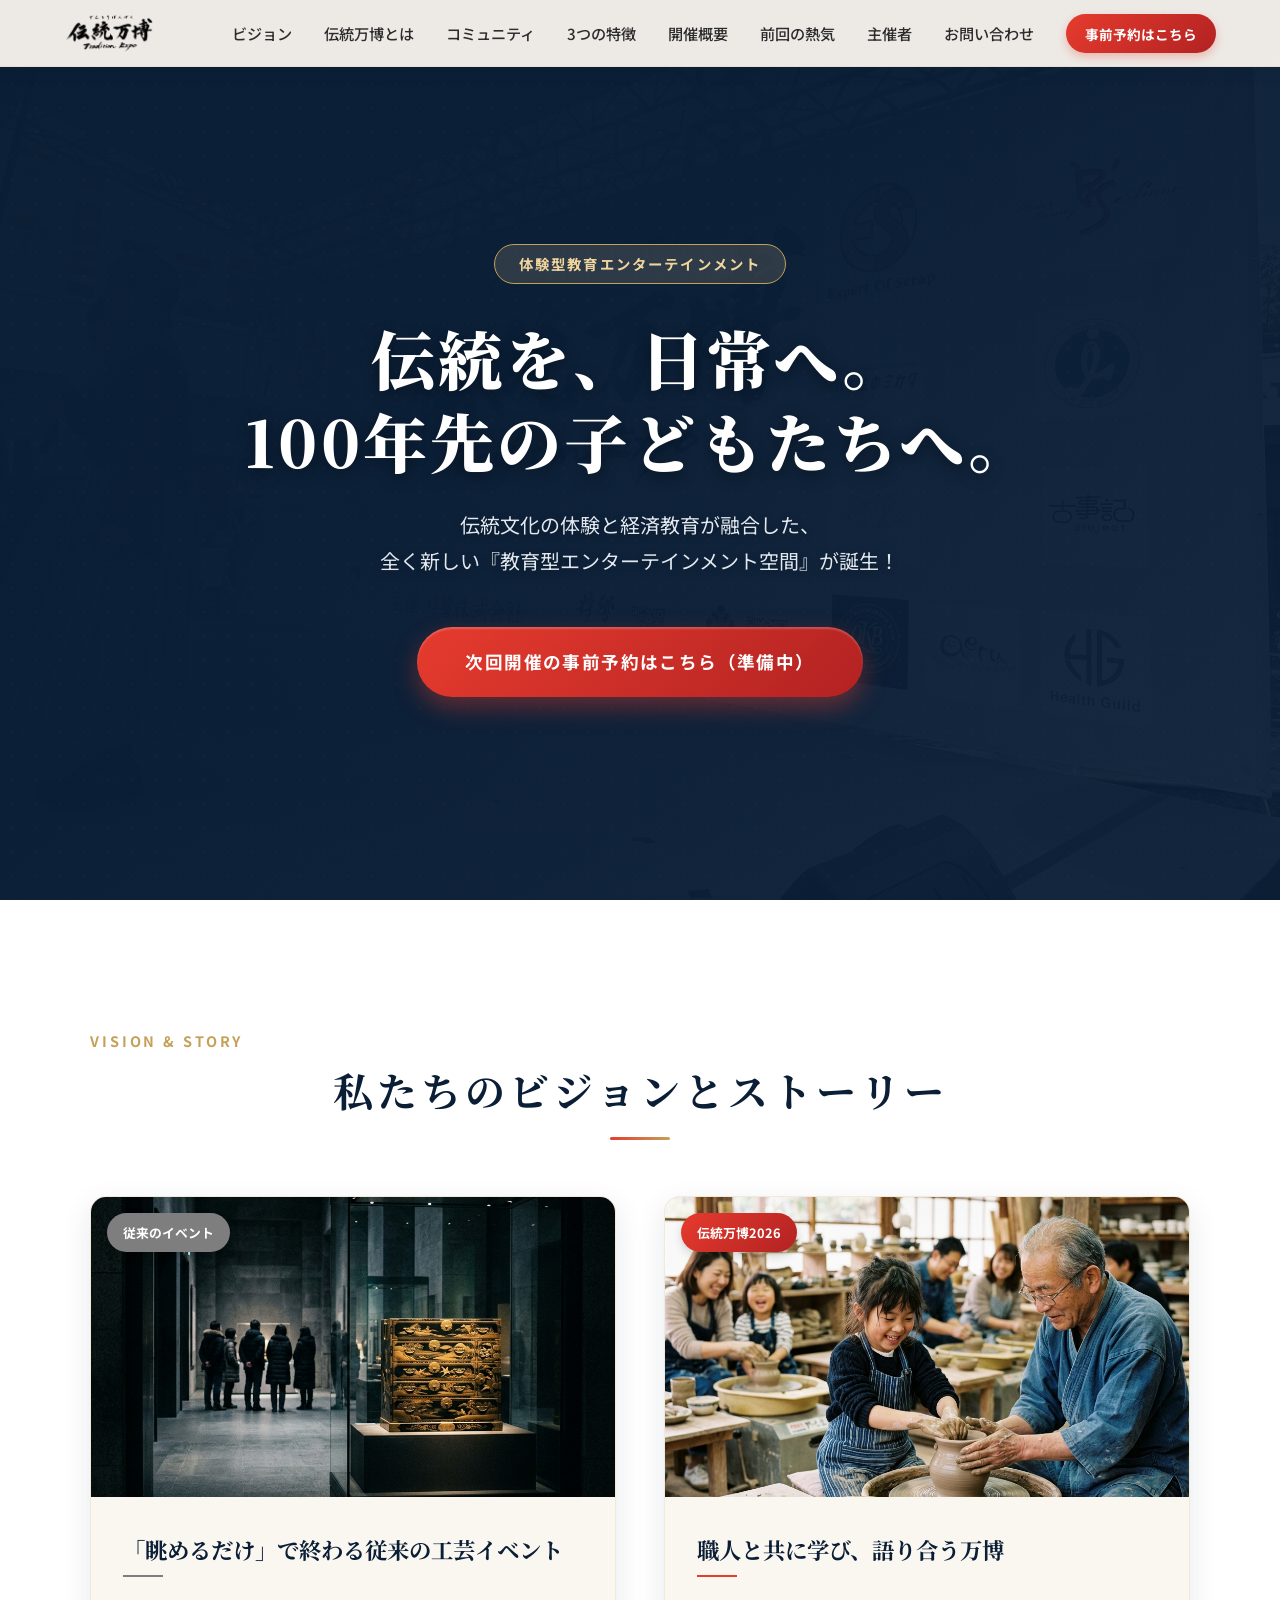
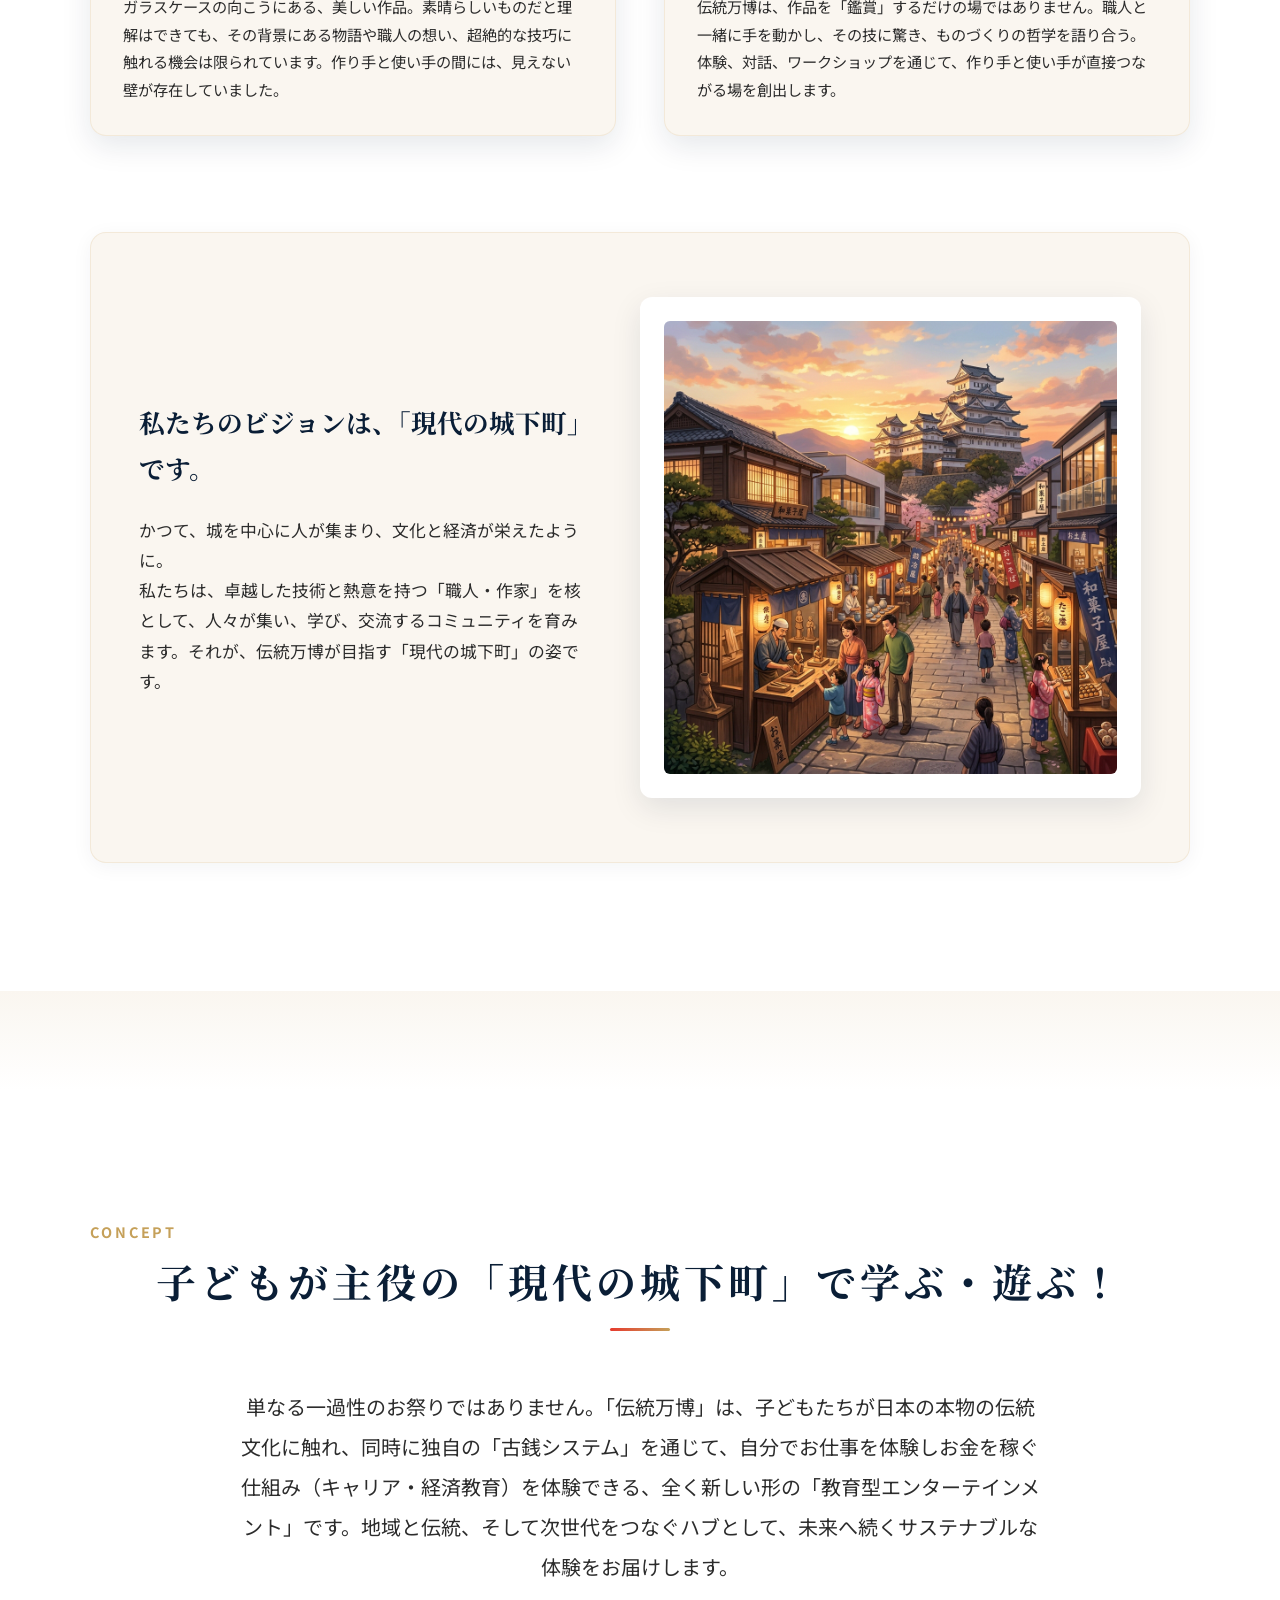
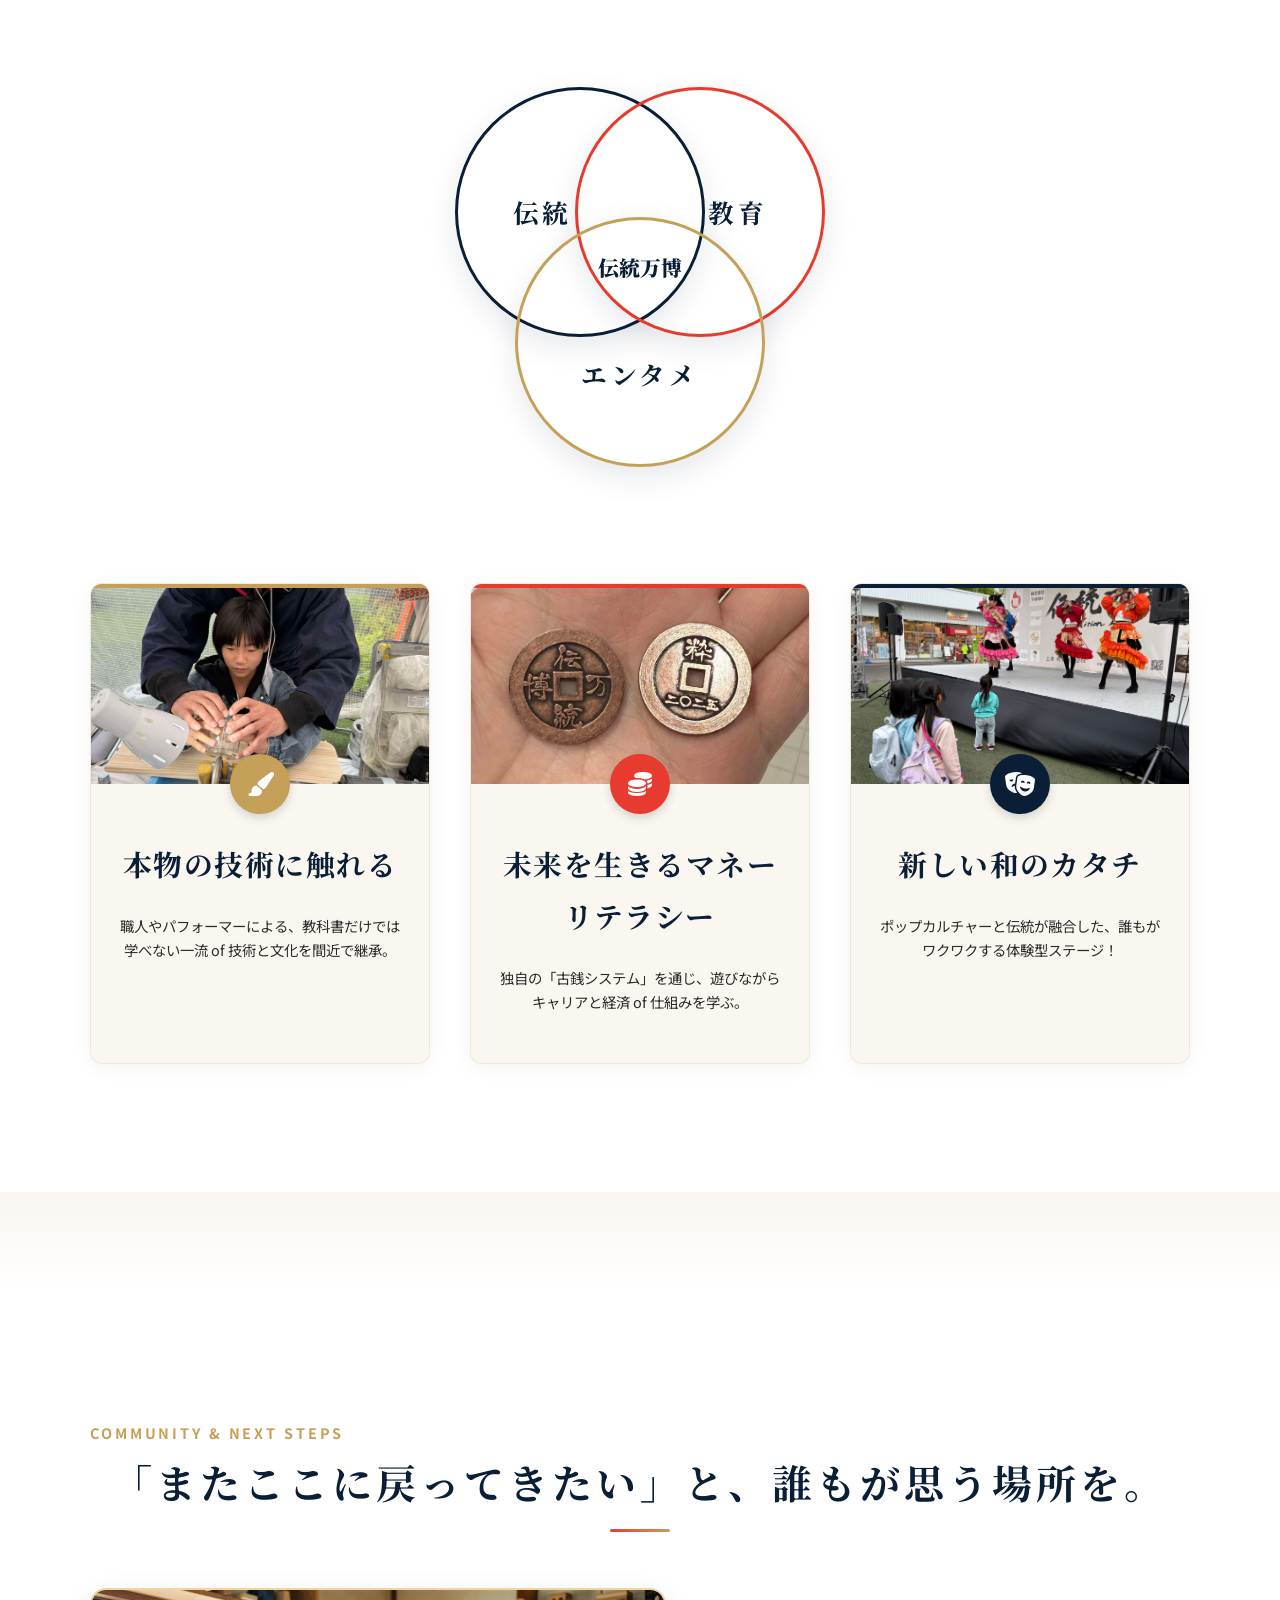
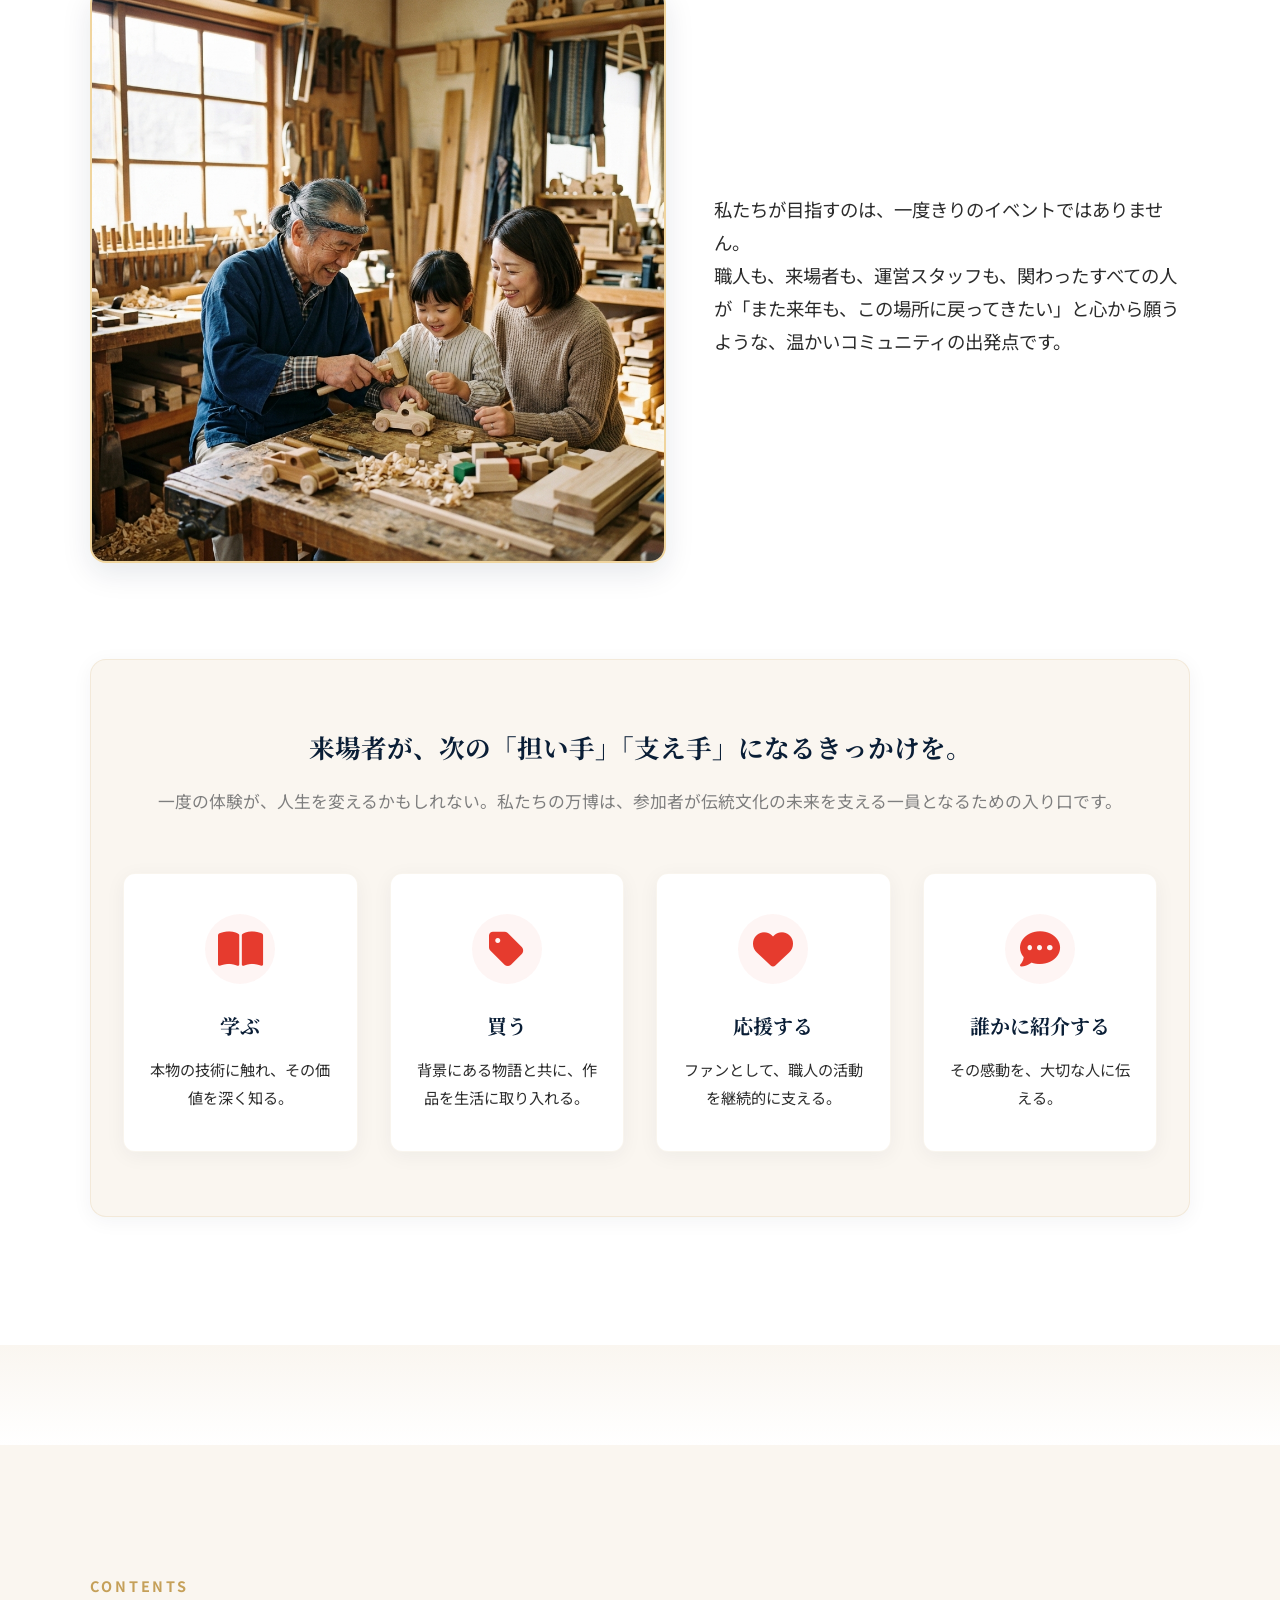
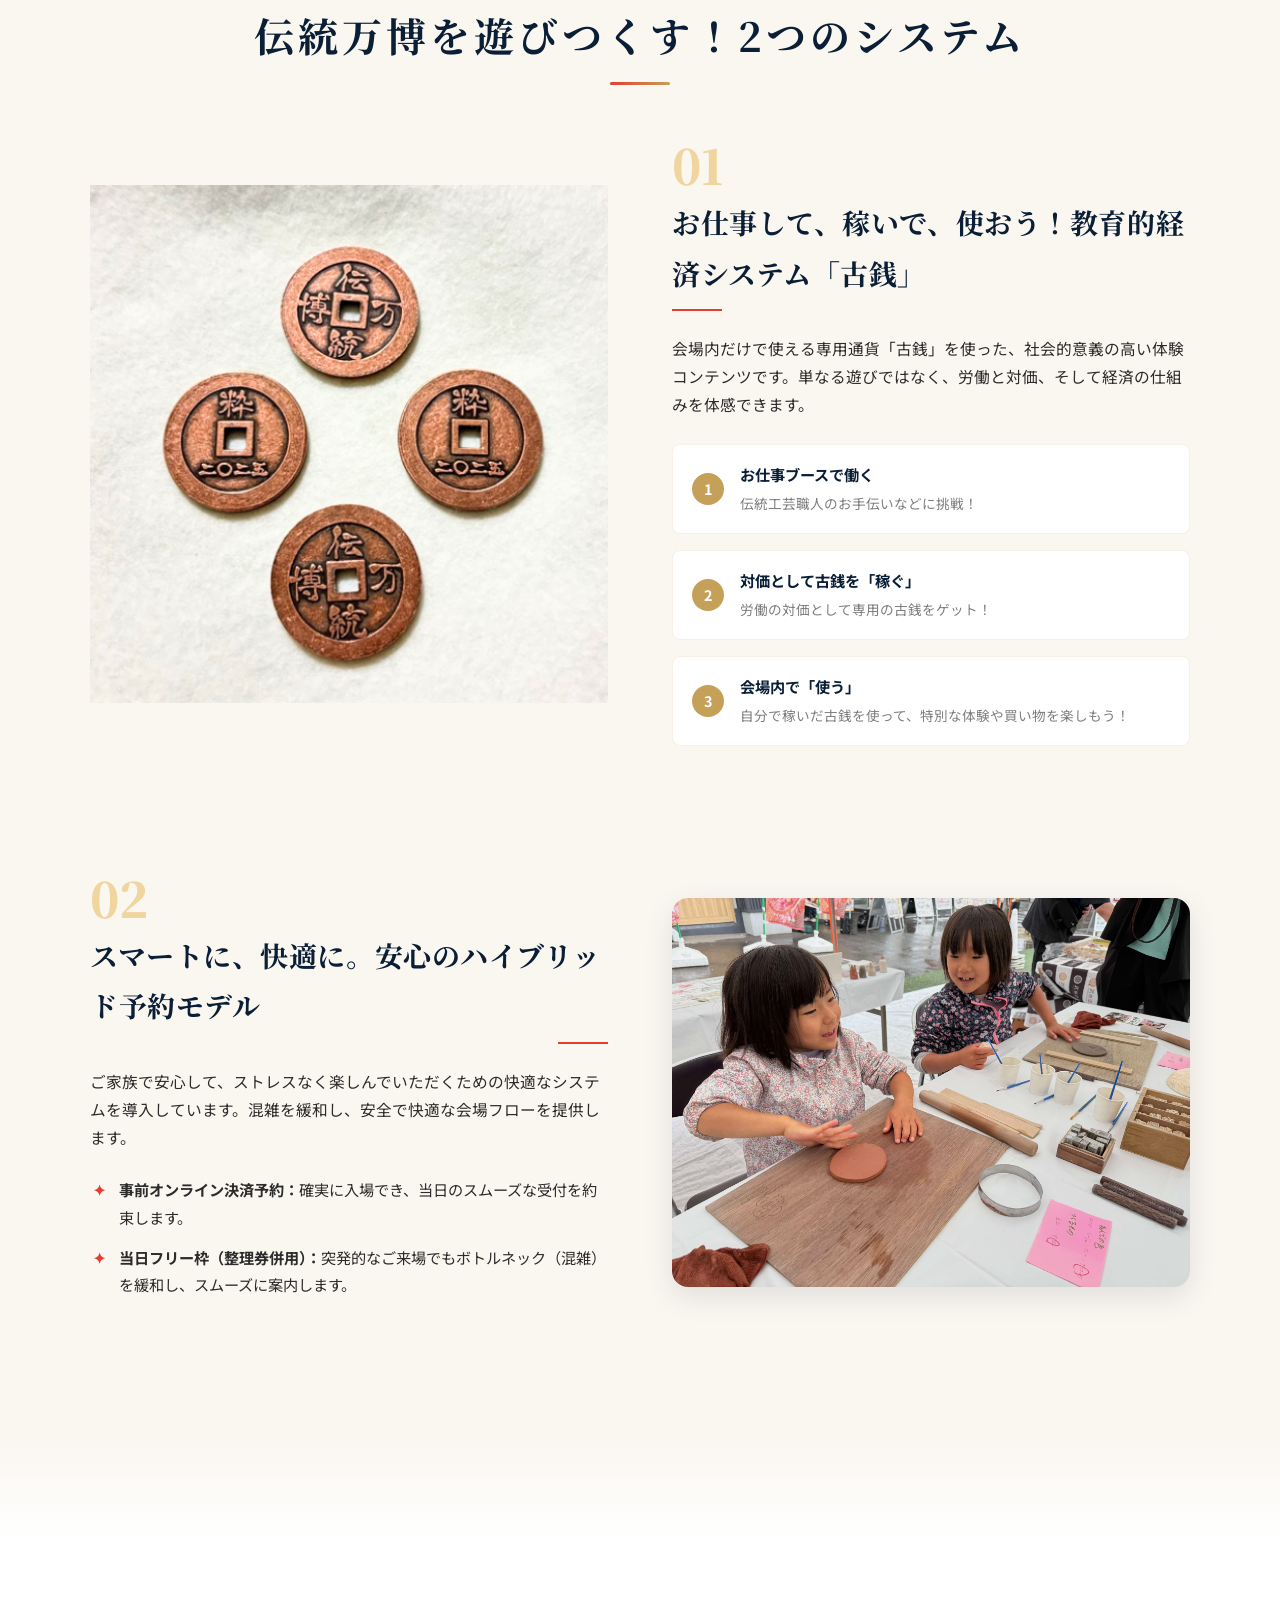
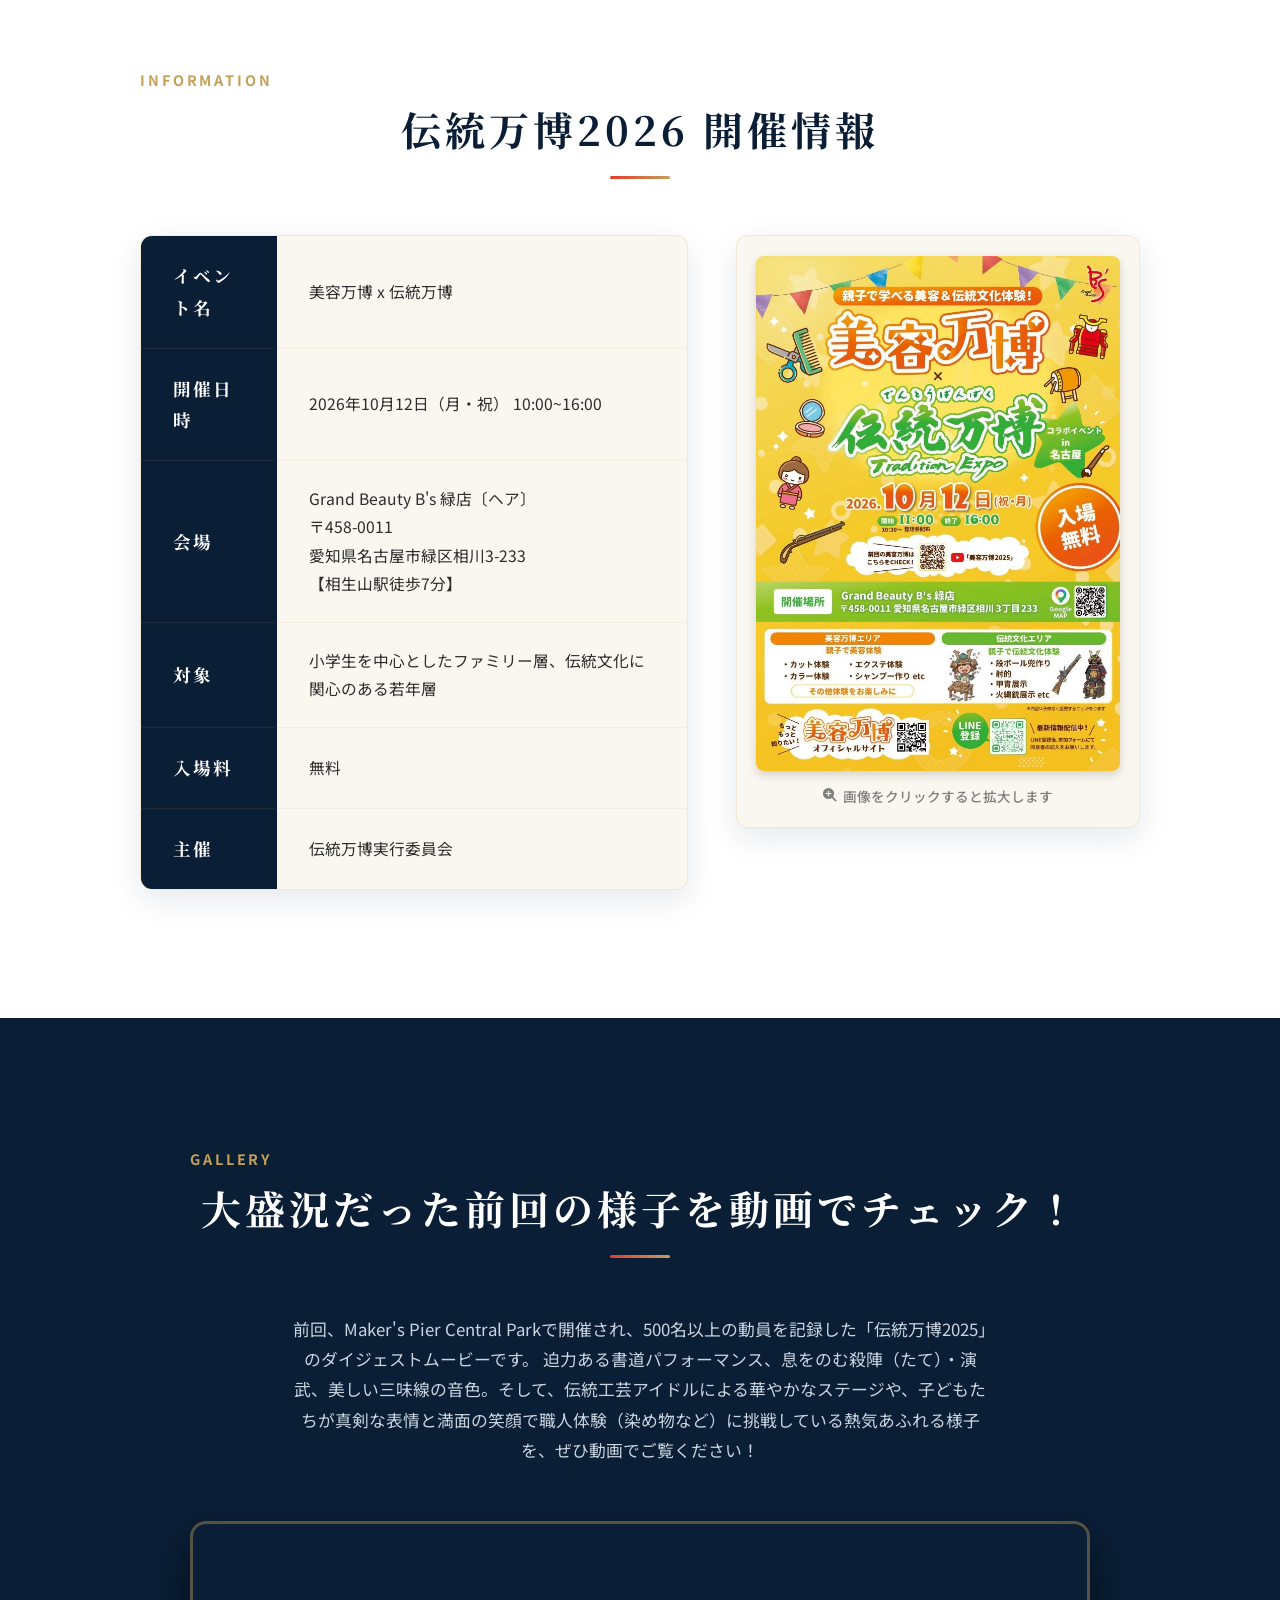
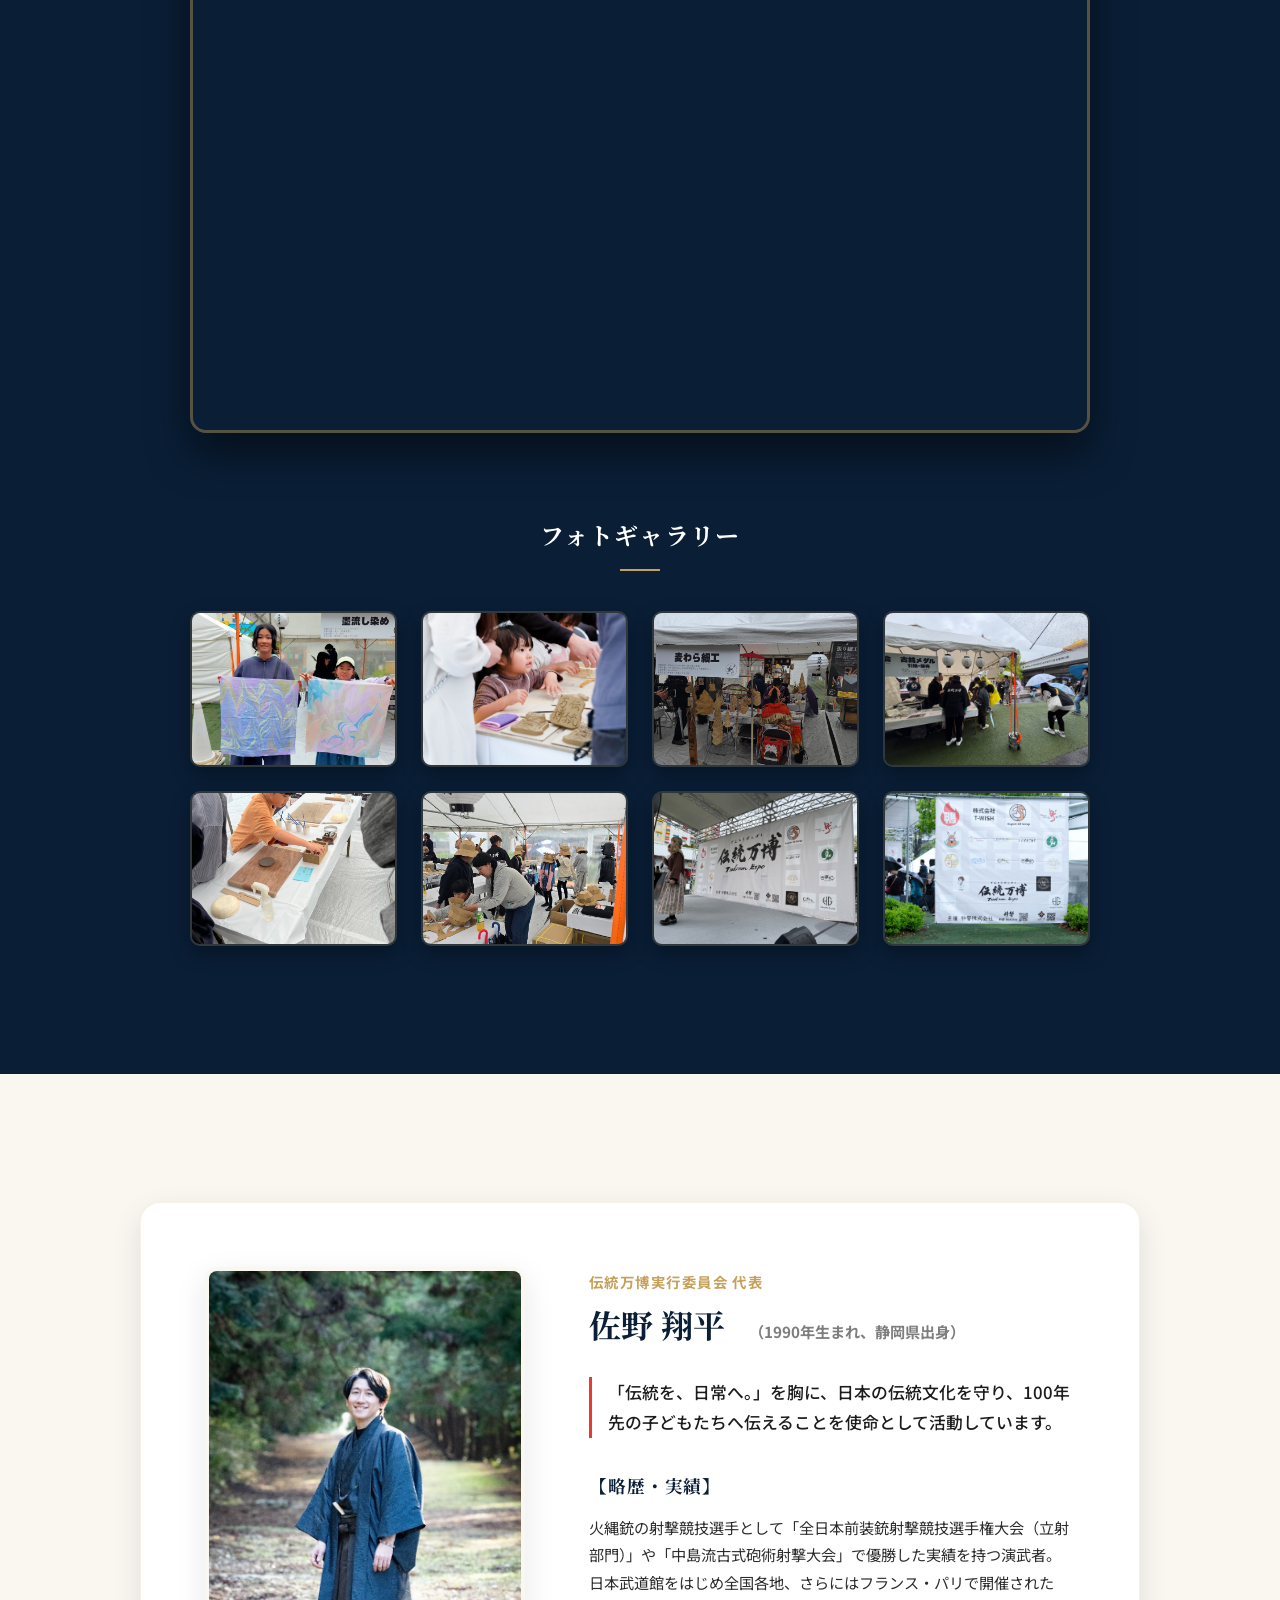
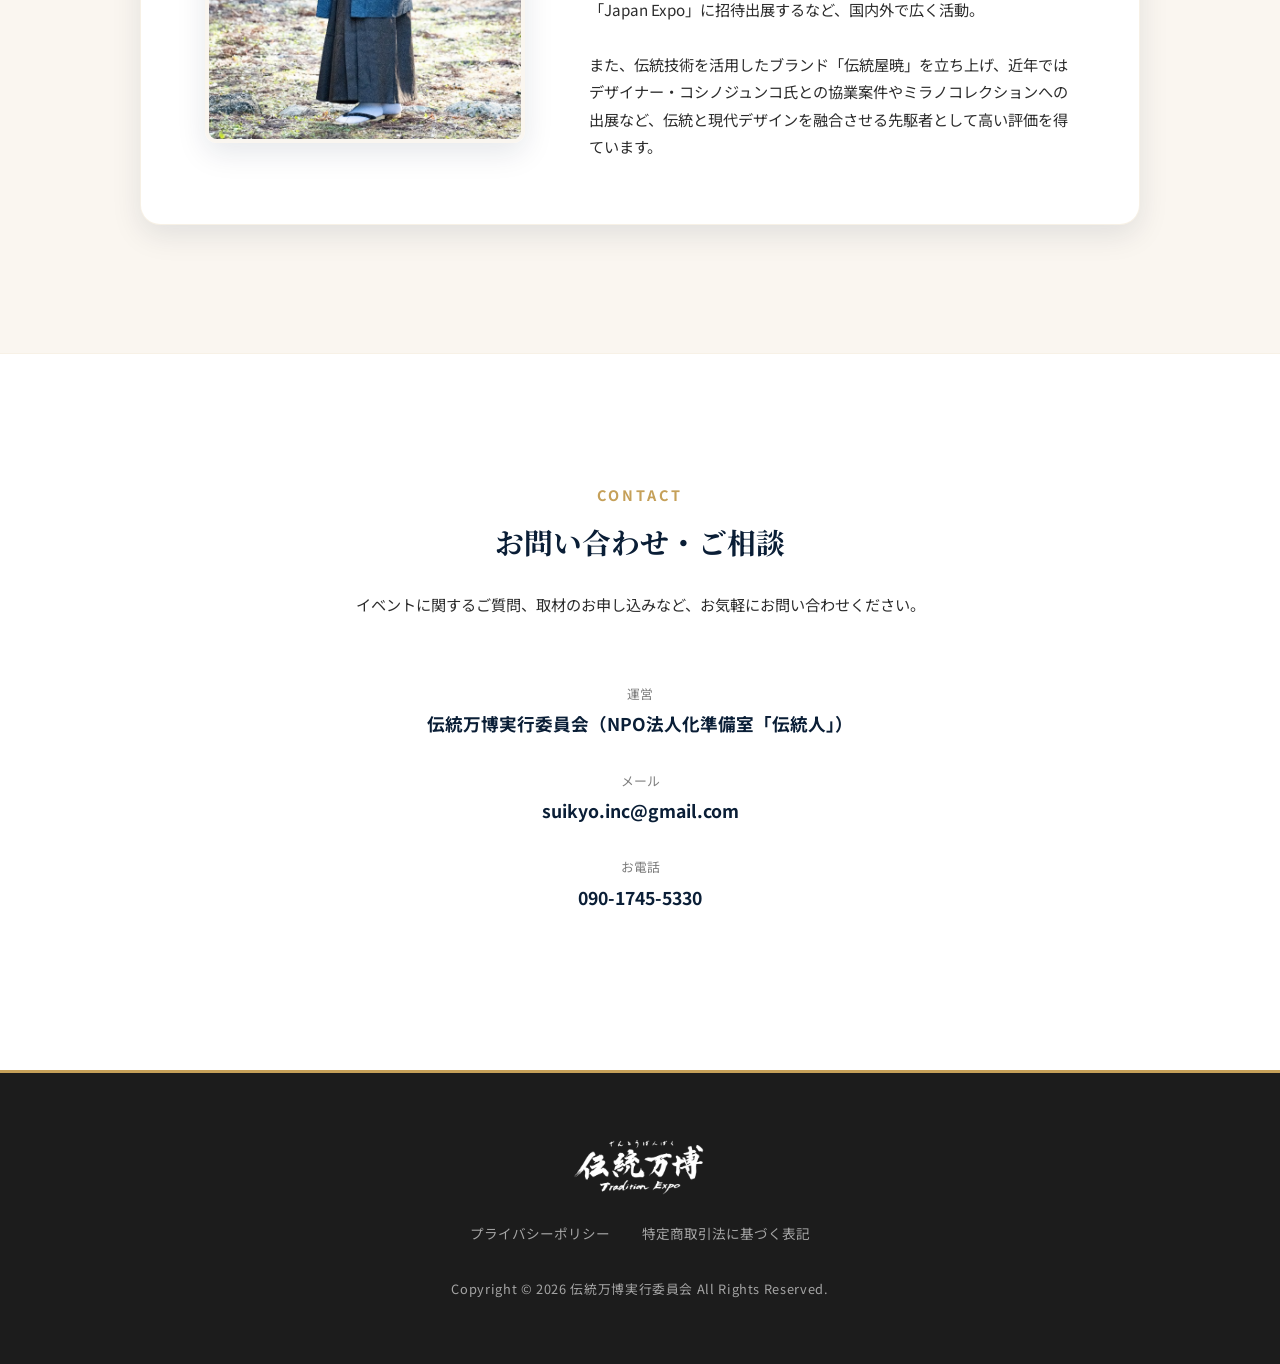
==== commit 9f7a523d: "目玉コンテンツセクションを「2つのシステム」に改め、没入型空間を削除して番号を繰り上げ" ====
--- a/index.html
+++ b/index.html
@@ -307,34 +307,15 @@
   <section class="contents-section" id="contents">
     <div class="contents-container">
       <span class="section-subtitle">CONTENTS</span>
-      <h2 class="section-title">伝統万博を遊びつくす！3つのプログラマブル・コンテンツ</h2>
-
-      <!-- ① 没入型空間 -->
-      <div class="content-row reveal">
-        <div class="content-media no-container">
-          <img src="images/castle_town.png" alt="現代の城下町の様子">
-        </div>
-        <div class="content-info">
-          <div class="content-num">01</div>
-          <h4>「現代 of 城下町」へタイムスリップ！没入型空間</h4>
-          <p>
-            会場全体が、まるで一歩足を踏み入れると歴史の世界に入り込んだような「城下町」に変身！日本が誇る伝統工芸の職人や、迫力満点のパフォーマーたちが集結します。
-          </p>
-          <ul class="content-list">
-            <li><strong>センターステージ：</strong>ポップカルチャー×伝統が融合した、ここでしか見られないステージ</li>
-            <li><strong>職人ストリート：</strong>本物の伝統工芸に触れたり、素敵な物販に出会えるエリア</li>
-            <li><strong>お仕事ブース：</strong>子どもたちが主役になって職業体験ができるエリア</li>
-          </ul>
-        </div>
-      </div>
-
-      <!-- ② 古銭システム -->
+      <h2 class="section-title">伝統万博を遊びつくす！2つのシステム</h2>
+
+      <!-- ① 古銭システム -->
       <div class="content-row reveal">
         <div class="content-media no-container">
           <img src="images/kosen_system.png" alt="古銭システムイメージ">
         </div>
         <div class="content-info">
-          <div class="content-num">02</div>
+          <div class="content-num">01</div>
           <h4>お仕事して、稼いで、使おう！教育的経済システム「古銭」</h4>
           <p>
             会場内だけで使える専用通貨「古銭」を使った、社会的意義の高い体験コンテンツです。単なる遊びではなく、労働と対価、そして経済の仕組みを体感できます。
@@ -365,13 +346,13 @@
         </div>
       </div>
 
-      <!-- ③ ハイブリッド予約 -->
+      <!-- ② ハイブリッド予約 -->
       <div class="content-row reveal">
         <div class="content-media">
           <img src="images/3039df536fcb8cb08adb56c42fa55352.jpeg" alt="前回の体験イベントを楽しむファミリーの様子" style="filter: brightness(0.95);">
         </div>
         <div class="content-info">
-          <div class="content-num">03</div>
+          <div class="content-num">02</div>
           <h4>スマートに、快適に。安心のハイブリッド予約モデル</h4>
           <p>
             ご家族で安心して、ストレスなく楽しんでいただくための快適なシステムを導入しています。混雑を緩和し、安全で快適な会場フローを提供します。
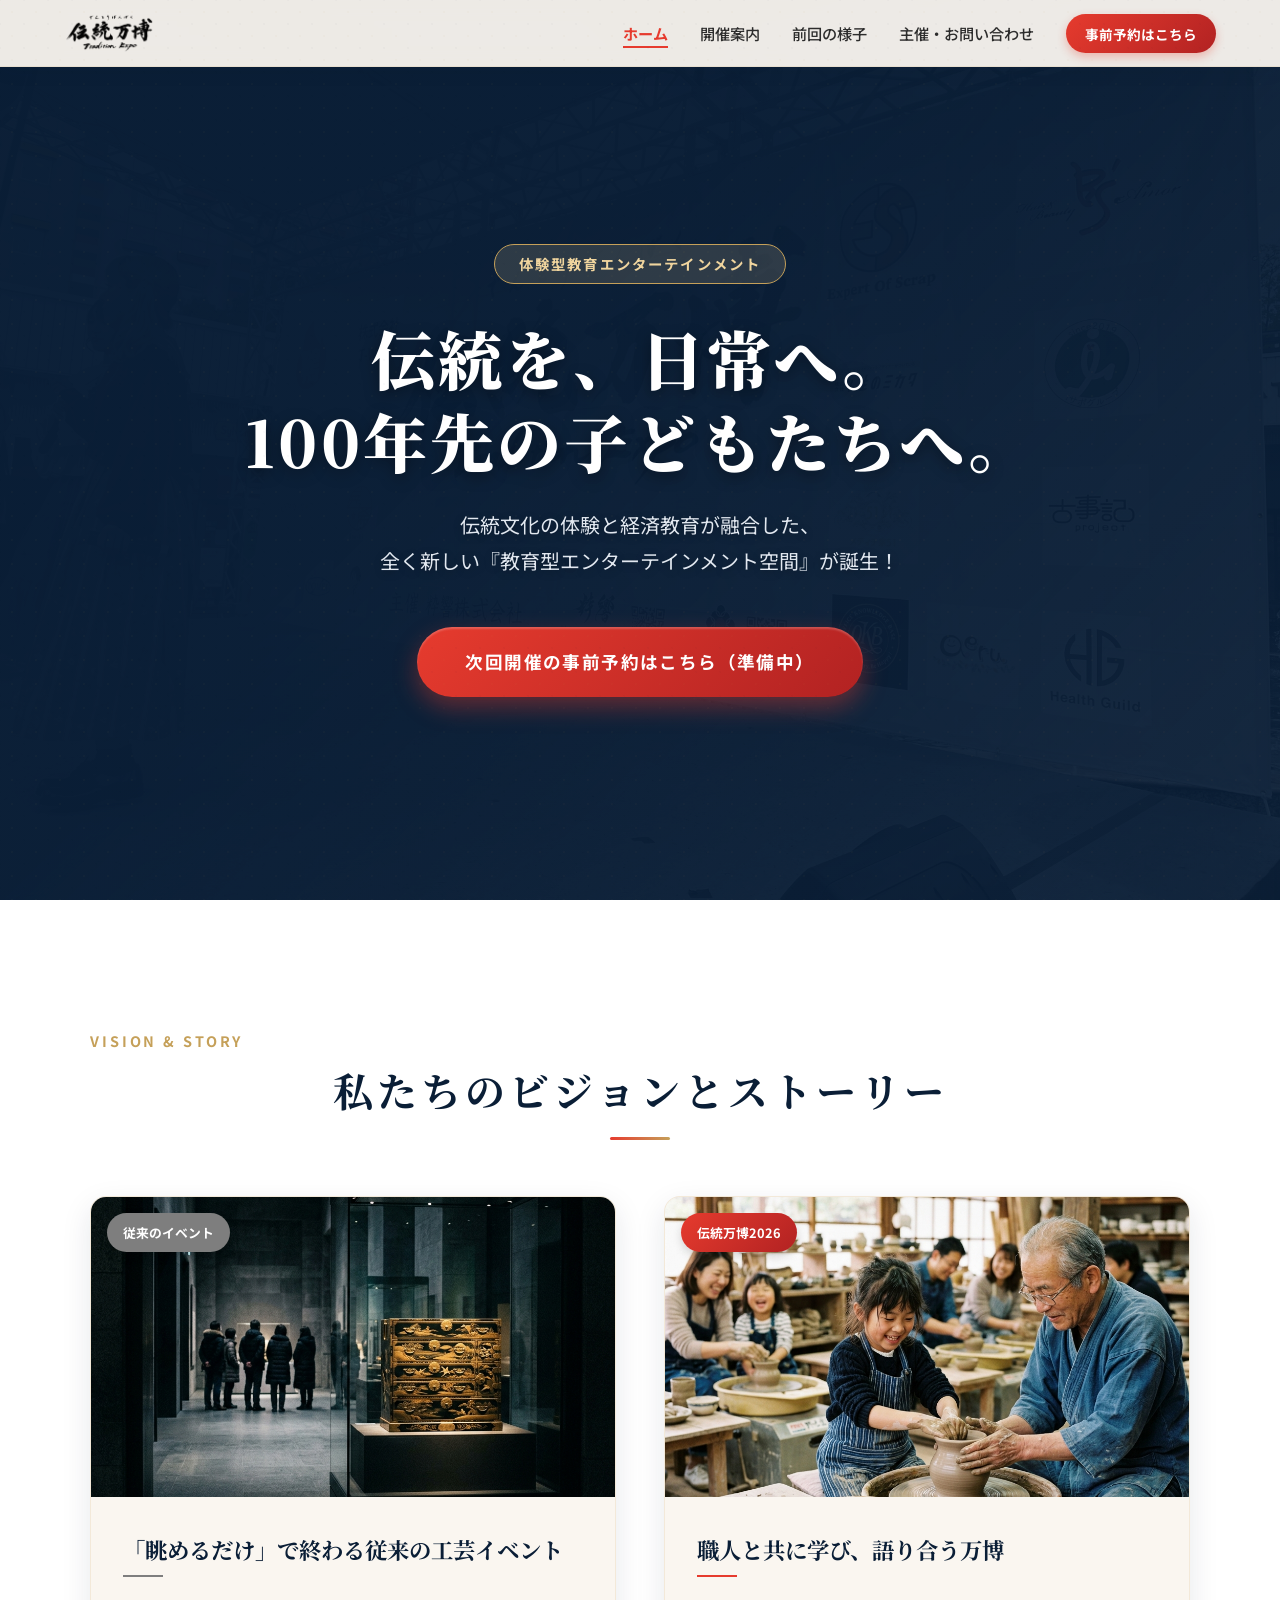
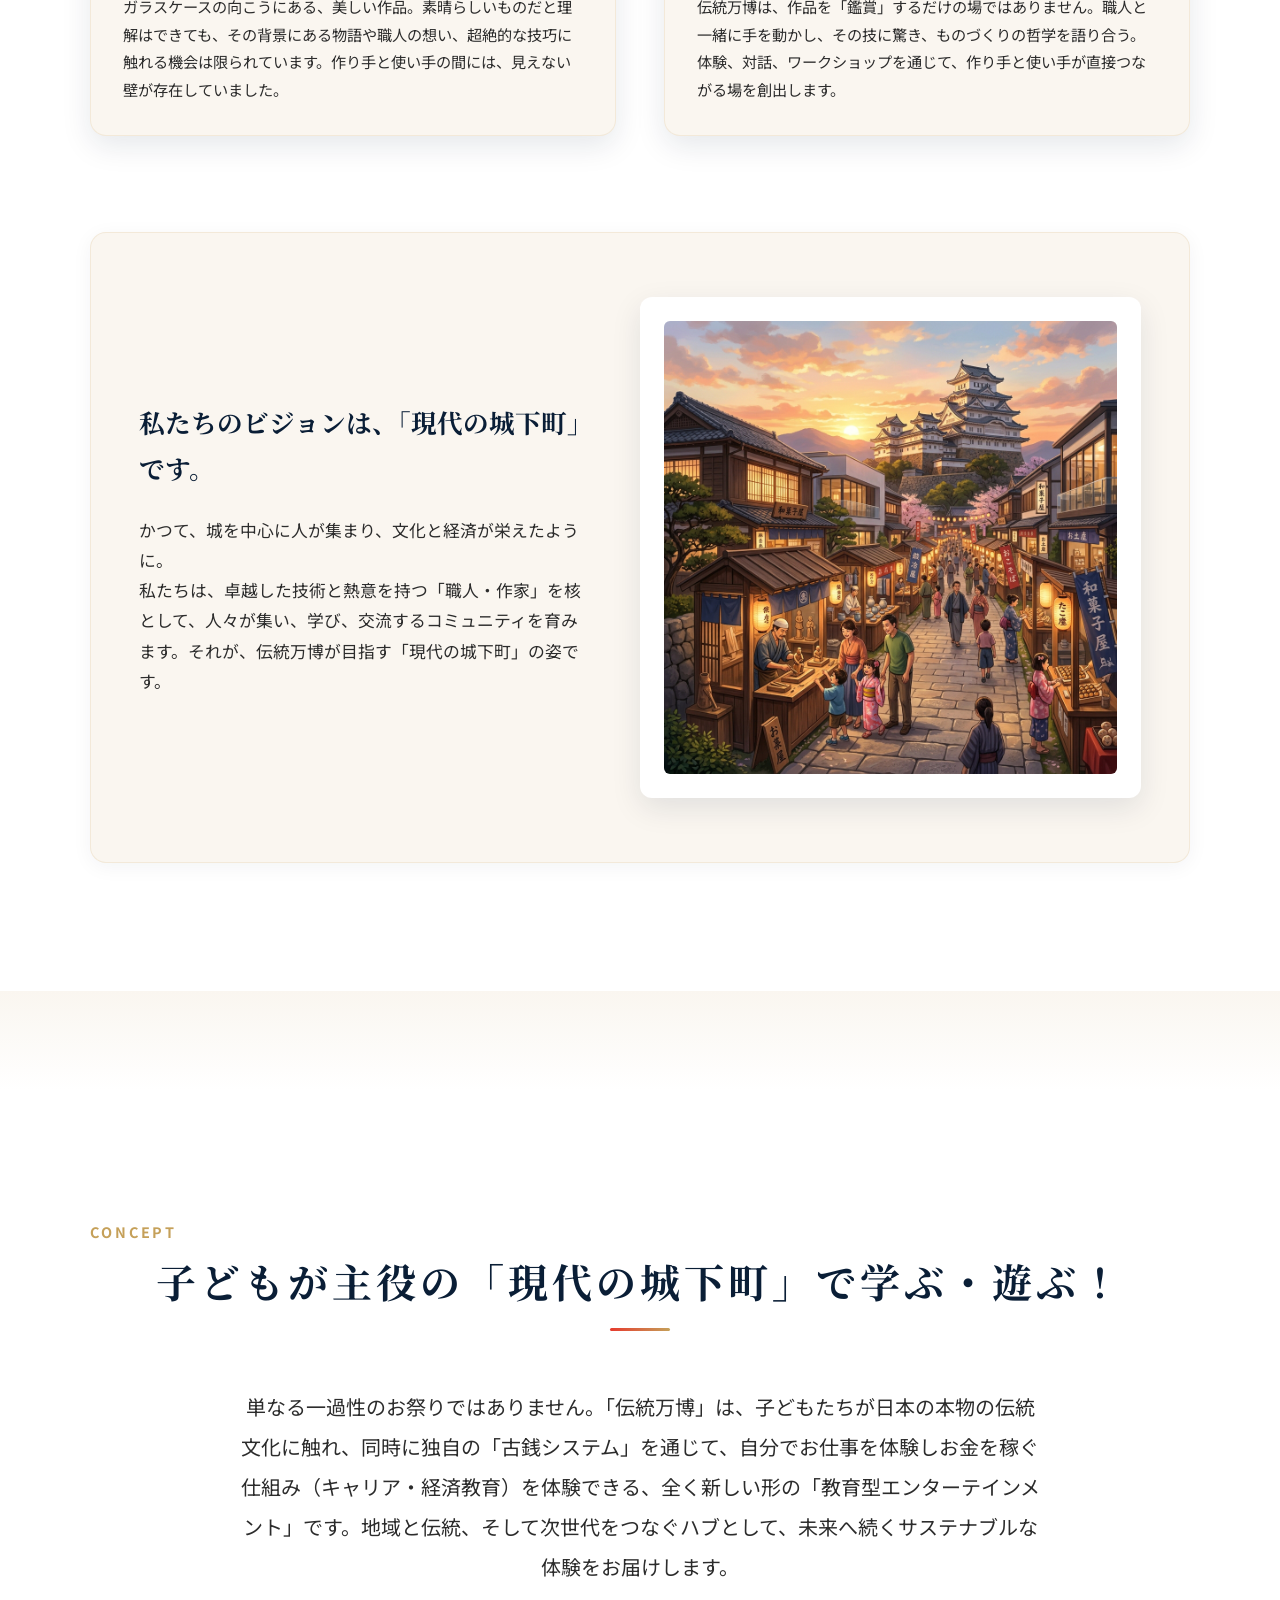
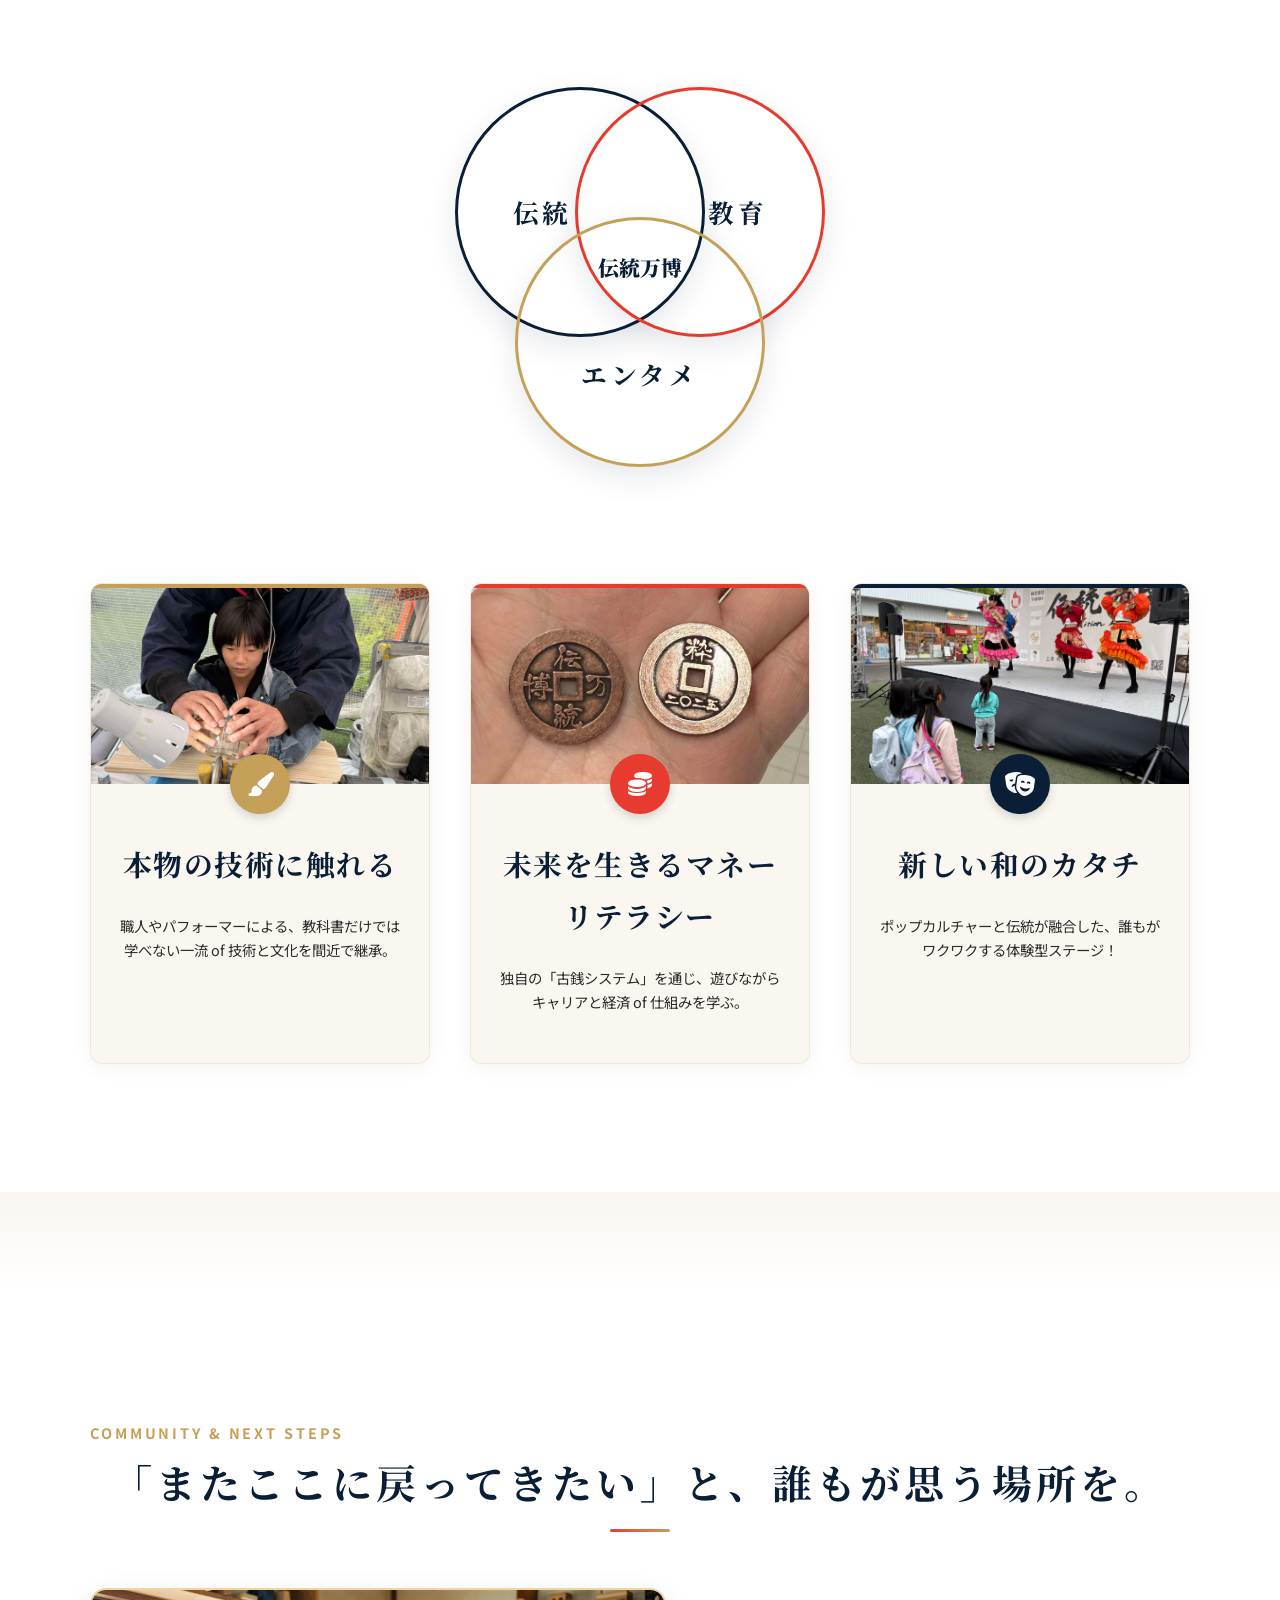
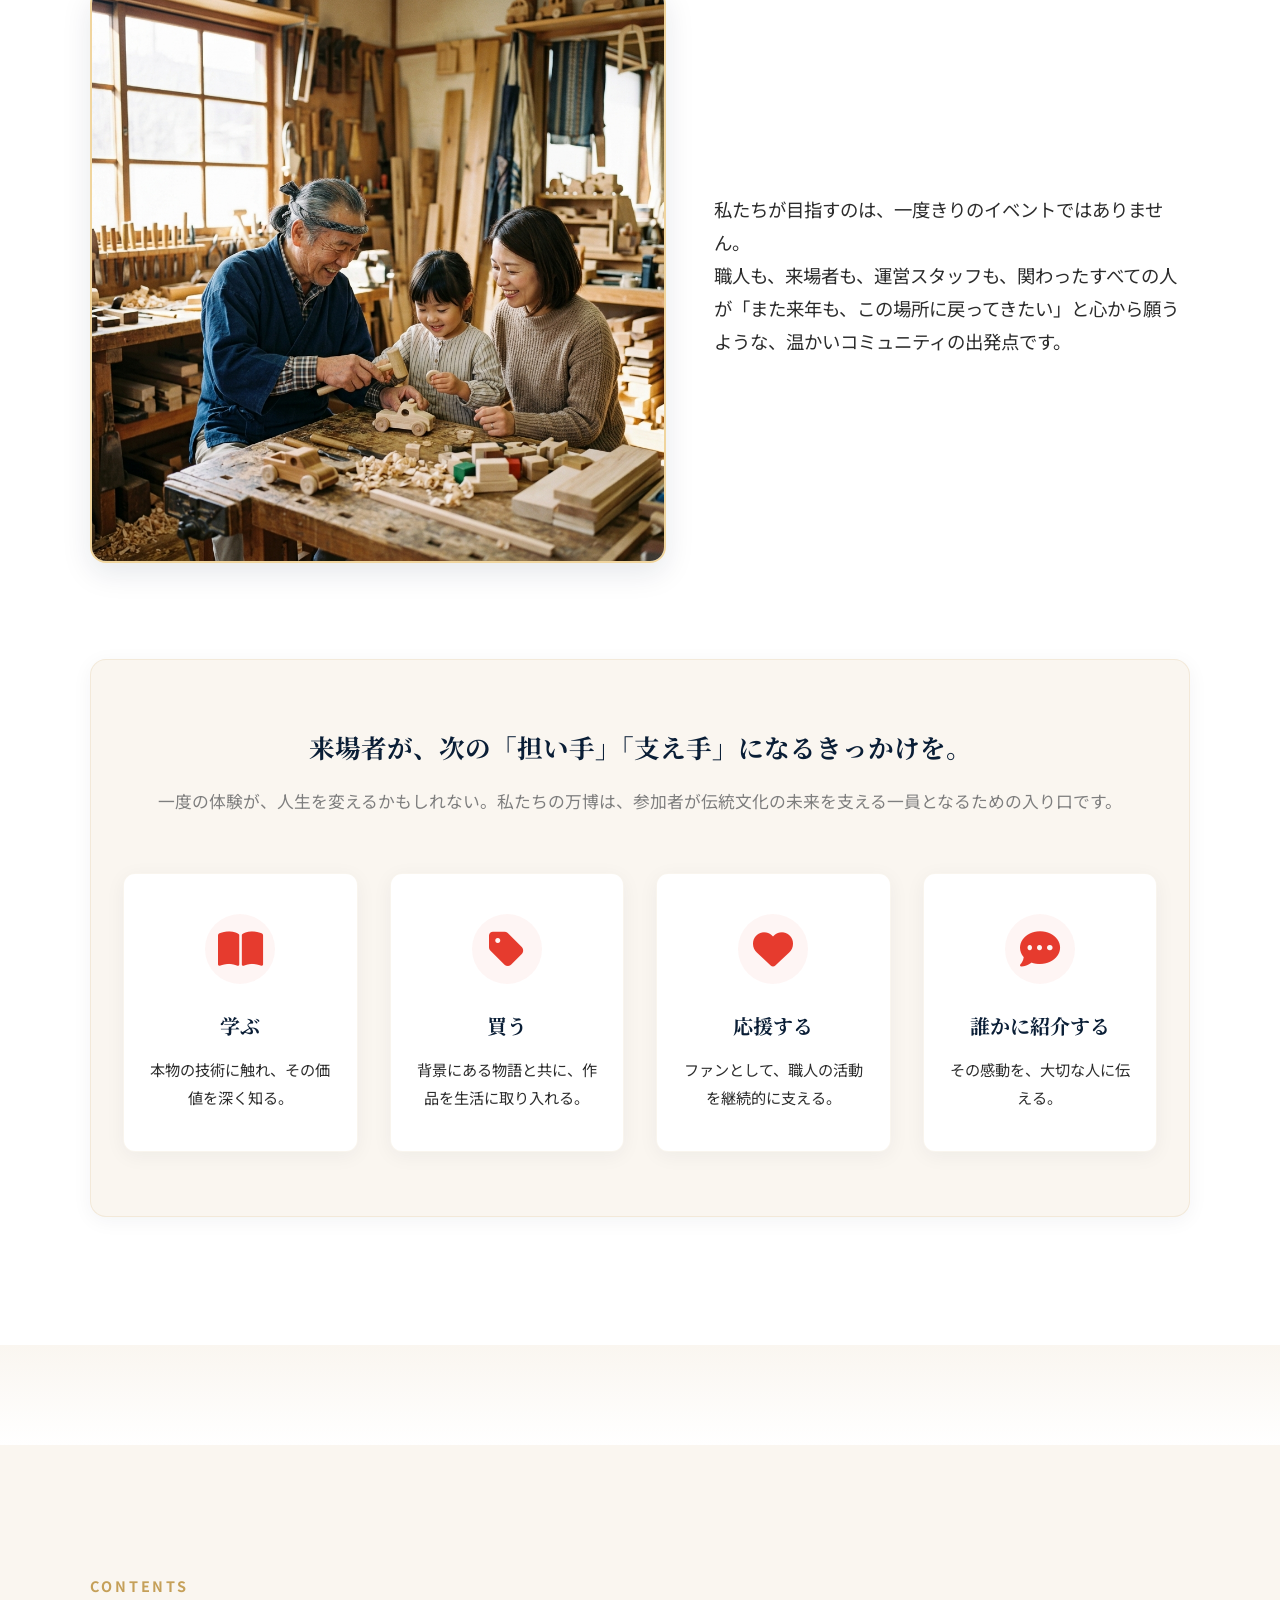
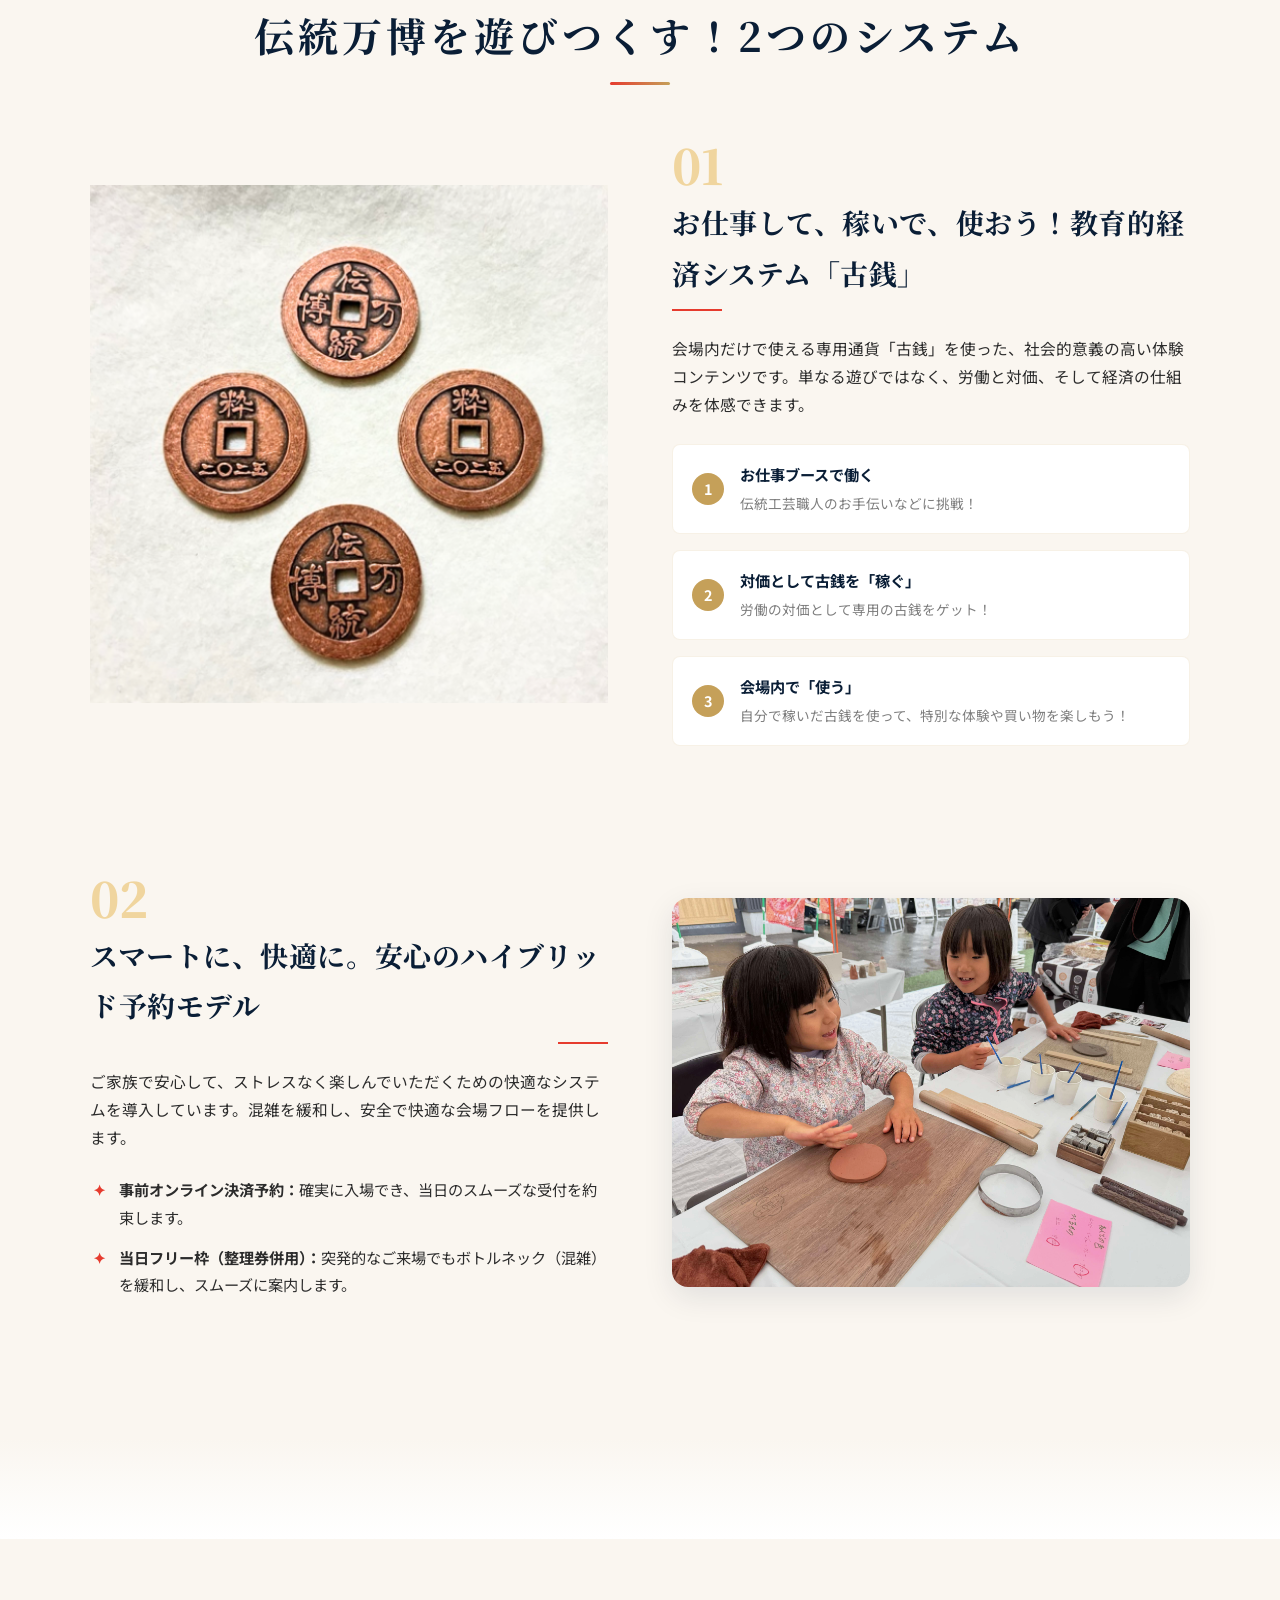
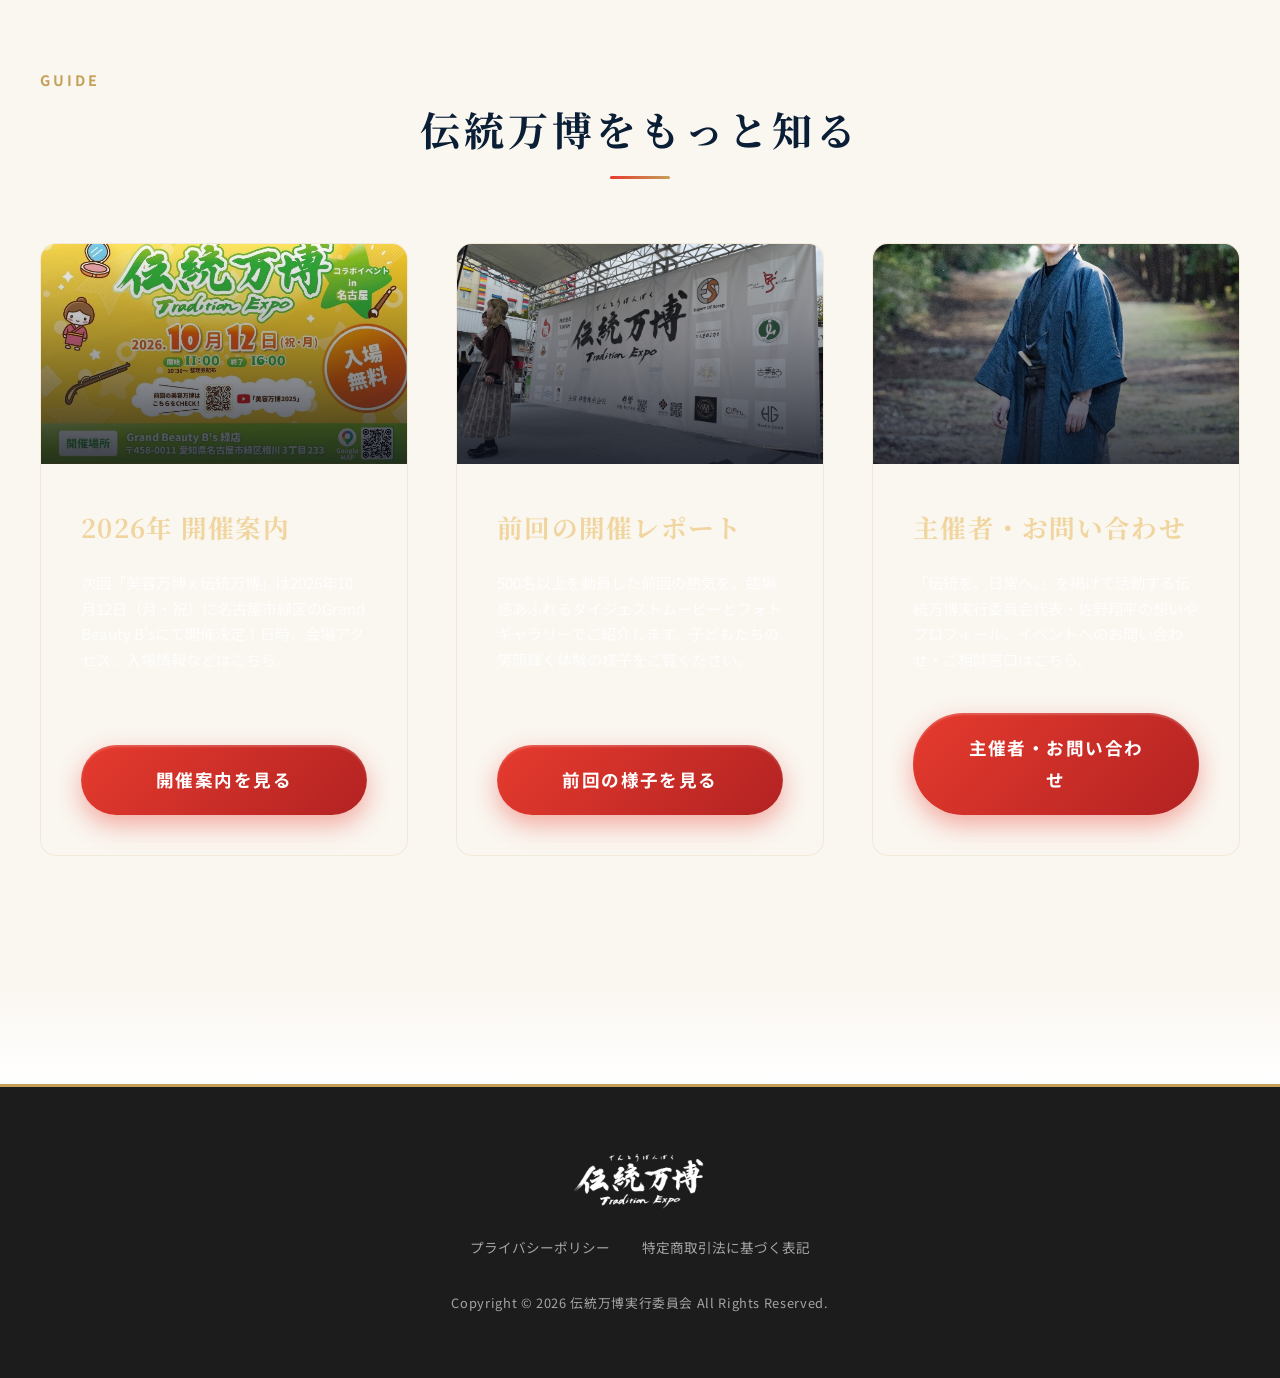
==== commit d24032d6: "feat: LPの構成を再構築しトップページをコンセプトに特化、下層ページ（開催案内、前回の様子、主催者情報・お問い合わせ）を分割・整理" ====
--- a/index.html
+++ b/index.html
@@ -40,15 +40,11 @@
       
       <nav id="navMenu">
         <ul>
-          <li><a href="#vision">ビジョン</a></li>
-          <li><a href="#concept">伝統万博とは</a></li>
-          <li><a href="#community">コミュニティ</a></li>
-          <li><a href="#contents">3つの特徴</a></li>
-          <li><a href="#overview">開催概要</a></li>
-          <li><a href="#gallery">前回の熱気</a></li>
-          <li><a href="#producer">主催者</a></li>
-          <li><a href="#contact">お問い合わせ</a></li>
-          <li><a href="#infoModal" class="nav-cta-btn">事前予約はこちら</a></li>
+          <li><a href="index.html" class="active">ホーム</a></li>
+          <li><a href="overview.html">開催案内</a></li>
+          <li><a href="gallery.html">前回の様子</a></li>
+          <li><a href="about.html">主催・お問い合わせ</a></li>
+          <li><a href="overview.html#infoModal" class="nav-cta-btn">事前予約はこちら</a></li>
         </ul>
       </nav>
     </div>
@@ -370,166 +366,63 @@
   <div class="kasumi-divider"></div>
 
   <!-- ==========================================
-       Overview (開催概要)
-       ========================================== -->
-  <section class="overview reveal" id="overview">
-    <div class="overview-container">
-      <span class="section-subtitle">INFORMATION</span>
-      <h2 class="section-title">伝統万博2026 開催情報</h2>
+       Navigation Cards Section (各ページへの案内)
+       ========================================== -->
+  <section class="nav-cards-section reveal" id="nav-cards">
+    <div class="nav-cards-container">
+      <span class="section-subtitle">GUIDE</span>
+      <h2 class="section-title">伝統万博をもっと知る</h2>
       
-      <div class="overview-content-wrapper">
-        <div class="table-wrapper">
-          <table class="overview-table">
-            <tr>
-              <th>イベント名</th>
-              <td>美容万博 x 伝統万博</td>
-            </tr>
-            <tr>
-              <th>開催日時</th>
-              <td>2026年10月12日（月・祝） 10:00~16:00</td>
-            </tr>
-            <tr>
-              <th>会場</th>
-              <td>
-                Grand Beauty B's 緑店〔ヘア〕<br>
-                〒458-0011<br>
-                愛知県名古屋市緑区相川3-233<br>
-                【相生山駅徒歩7分】
-              </td>
-            </tr>
-            <tr>
-              <th>対象</th>
-              <td>小学生を中心としたファミリー層、伝統文化に関心のある若年層</td>
-            </tr>
-            <tr>
-              <th>入場料</th>
-              <td>無料</td>
-            </tr>
-            <tr>
-              <th>主催</th>
-              <td>伝統万博実行委員会</td>
-            </tr>
-          </table>
-        </div>
-
-        <div class="flyer-wrapper">
-          <a href="#flyerModal">
-            <img src="images/flyer.jpg" alt="美容万博×伝統万博 チラシ" class="flyer-img">
-          </a>
-          <p class="flyer-caption"><i class="fa-solid fa-magnifying-glass-plus"></i> 画像をクリックすると拡大します</p>
-        </div>
-      </div>
-    </div>
-  </section>
-
-  <!-- ==========================================
-       Video Gallery
-       ========================================== -->
-  <section class="gallery reveal" id="gallery">
-    <div class="gallery-container">
-      <span class="section-subtitle">GALLERY</span>
-      <h2 class="section-title">大盛況だった前回の様子を動画でチェック！</h2>
-      <p class="gallery-desc">
-        前回、Maker's Pier Central Parkで開催され、500名以上の動員を記録した「伝統万博2025」のダイジェストムービーです。
-        迫力ある書道パフォーマンス、息をのむ殺陣（たて）・演武、美しい三味線の音色。そして、伝統工芸アイドルによる華やかなステージや、子どもたちが真剣な表情と満面の笑顔で職人体験（染め物など）に挑戦している熱気あふれる様子を、ぜひ動画でご覧ください！
-      </p>
-      
-      <div class="video-wrapper">
-        <!-- YouTube Responsive Embed -->
-        <iframe 
-          src="https://www.youtube.com/embed/Bng7vgw5PAE" 
-          title="伝統万博2025 ダイジェストムービー" 
-          allow="accelerometer; autoplay; clipboard-write; encrypted-media; gyroscope; picture-in-picture; web-share" 
-          allowfullscreen>
-        </iframe>
-      </div>
-
-      <!-- 写真で見る前回の様子を追加 -->
-      <h3 class="gallery-photos-title">フォトギャラリー</h3>
-      <div class="gallery-photos-grid">
-        <div class="gallery-photo-item">
-          <img src="images/1F9BC9A7-710B-44F9-A07B-4E70499914D4.jpg" alt="墨流し染め体験をする子どもたち">
-        </div>
-        <div class="gallery-photo-item">
-          <img src="images/2025_original.5.6美容万博&amp;伝統万博-133 (1).jpg" alt="瓦作り体験で粘土をこねる女の子">
-        </div>
-        <div class="gallery-photo-item">
-          <img src="images/麦わら細工.jpg" alt="伝統工芸の麦わら細工展示">
-        </div>
-        <div class="gallery-photo-item">
-          <img src="images/IMG_0952.jpg" alt="古銭引換所に集まる人々">
-        </div>
-        <div class="gallery-photo-item">
-          <img src="images/image_original (11) (1).jpg" alt="ワークショップで粘土をこねる男の子">
-        </div>
-        <div class="gallery-photo-item">
-          <img src="images/IMG_0796.JPG" alt="兜作りワークショップに集中する子どもたち">
-        </div>
-        <div class="gallery-photo-item">
-          <img src="images/IMG_0084.JPG" alt="伝統万博の屋外ステージ">
-        </div>
-        <div class="gallery-photo-item">
-          <img src="images/2025_original.5.6美容万博&amp;伝統万博-291 (1).jpg" alt="主催・協賛ロゴが並ぶ記念撮影エリア">
-        </div>
-      </div>
-    </div>
-  </section>
-
-  <!-- ==========================================
-       Producer Section
-       ========================================== -->
-  <section class="producer reveal" id="producer">
-    <div class="producer-container">
-      <div class="producer-photo">
-        <img src="images/sano_shohei.jpg" alt="佐野翔平 プロフィール写真">
-      </div>
-      <div class="producer-info">
-        <span class="producer-role">伝統万博実行委員会 代表</span>
-        <h3 class="producer-name">佐野 翔平 <span class="producer-birth">（1990年生まれ、静岡県出身）</span></h3>
-        <p class="producer-message">
-          「伝統を、日常へ。」を胸に、日本の伝統文化を守り、100年先の子どもたちへ伝えることを使命として活動しています。
-        </p>
-        <div class="producer-bio">
-          <h5>【略歴・実績】</h5>
-          <p>
-            火縄銃の射撃競技選手として「全日本前装銃射撃競技選手権大会（立射部門）」や「中島流古式砲術射撃大会」で優勝した実績を持つ演武者。日本武道館をはじめ全国各地、さらにはフランス・パリで開催された「Japan Expo」に招待出展するなど、国内外で広く活動。<br><br>
-            また、伝統技術を活用したブランド「伝統屋暁」を立ち上げ、近年ではデザイナー・コシノジュンコ氏との協業案件やミラノコレクションへの出展など、伝統と現代デザインを融合させる先駆者として高い評価を得ています。
-          </p>
-        </div>
-      </div>
-    </div>
-  </section>
-
-  <!-- ==========================================
-       Contact Section
-       ========================================== -->
-  <section class="contact reveal" id="contact">
-    <div class="contact-container">
-      <div class="contact-info-block">
-        <span class="section-subtitle font-normal">CONTACT</span>
-        <h3>お問い合わせ・ご相談</h3>
-        <p>
-          イベントに関するご質問、取材のお申し込みなど、お気軽にお問い合わせください。
-        </p>
-        <ul class="contact-details">
-          <li>
-            <span class="label">運営</span>
-            <span class="value">伝統万博実行委員会（NPO法人化準備室「伝統人」）</span>
-          </li>
-          <li>
-            <span class="label">メール</span>
-            <span class="value"><a href="mailto:suikyo.inc@gmail.com">suikyo.inc@gmail.com</a></span>
-          </li>
-          <li>
-            <span class="label">お電話</span>
-            <span class="value"><a href="tel:090-1745-5330">090-1745-5330</a></span>
-          </li>
-        </ul>
-      </div>
-    </div>
-  </section>
-
-  <!-- ==========================================
+      <div class="nav-cards-grid">
+        <!-- 開催案内 -->
+        <div class="nav-card">
+          <div class="nav-card-img-wrapper">
+            <img src="images/flyer.jpg" alt="美容万博×伝統万博 チラシ">
+          </div>
+          <div class="nav-card-body">
+            <h3>2026年 開催案内</h3>
+            <p>
+              次回「美容万博 x 伝統万博」は2026年10月12日（月・祝）に名古屋市緑区のGrand Beauty B'sにて開催決定！日時、会場アクセス、入場情報などはこちら。
+            </p>
+            <a href="overview.html" class="btn-premium">開催案内を見る</a>
+          </div>
+        </div>
+
+        <!-- 前回の様子 -->
+        <div class="nav-card">
+          <div class="nav-card-img-wrapper">
+            <img src="images/IMG_0084.JPG" alt="前回の様子">
+          </div>
+          <div class="nav-card-body">
+            <h3>前回の開催レポート</h3>
+            <p>
+              500名以上を動員した前回の熱気を、臨場感あふれるダイジェストムービーとフォトギャラリーでご紹介します。子どもたちの笑顔輝く体験の様子をご覧ください。
+            </p>
+            <a href="gallery.html" class="btn-premium">前回の様子を見る</a>
+          </div>
+        </div>
+
+        <!-- 主催・お問い合わせ -->
+        <div class="nav-card">
+          <div class="nav-card-img-wrapper">
+            <img src="images/sano_shohei.jpg" alt="佐野翔平">
+          </div>
+          <div class="nav-card-body">
+            <h3>主催者・お問い合わせ</h3>
+            <p>
+              「伝統を、日常へ。」を掲げて活動する伝統万博実行委員会代表・佐野翔平の想いやプロフィール、イベントへのお問い合わせ・ご相談窓口はこちら。
+            </p>
+            <a href="about.html" class="btn-premium">主催者・お問い合わせ</a>
+          </div>
+        </div>
+      </div>
+    </div>
+  </section>
+
+  <!-- 和風の区切り -->
+  <div class="kasumi-divider"></div>
+
+    <!-- ==========================================
        Footer
        ========================================== -->
   <footer>
@@ -570,15 +463,6 @@
     </div>
   </div>
 
-  <!-- ==========================================
-       Flyer Modal (チラシ拡大モーダル)
-       ========================================== -->
-  <div class="modal" id="flyerModal">
-    <a href="#overview" class="modal-overlay-close"></a>
-    <div class="modal-content flyer-modal-content">
-      <a href="#overview" class="modal-close" aria-label="閉じる">&times;</a>
-      <img src="images/flyer.jpg" alt="チラシ拡大画像" class="flyer-large-img">
-    </div>
-  </div>
+
 </body>
 </html>
--- a/style.css
+++ b/style.css
@@ -1868,3 +1868,169 @@
     grid-template-columns: repeat(4, 1fr);
   }
 }
+
+/* ==========================================
+   Subpage Headers (下層ページ用共通ヘッダー)
+   ========================================== */
+.page-header {
+  position: relative;
+  padding: 10rem 1.5rem 6rem;
+  background-color: var(--color-primary-indigo);
+  color: var(--color-text-light);
+  text-align: center;
+  overflow: hidden;
+}
+
+.page-header::before {
+  content: "";
+  position: absolute;
+  top: 0;
+  left: 0;
+  width: 100%;
+  height: 100%;
+  background: radial-gradient(rgba(197, 160, 89, 0.08) 1px, transparent 0);
+  background-size: 24px 24px;
+  opacity: 0.5;
+  z-index: 1;
+}
+
+.page-header::after {
+  content: "";
+  position: absolute;
+  bottom: 0;
+  left: 0;
+  width: 100%;
+  height: 80px;
+  background: linear-gradient(to top, var(--color-bg-base) 0%, transparent 100%);
+  z-index: 2;
+}
+
+.page-header-container {
+  position: relative;
+  z-index: 3;
+}
+
+.page-header h2 {
+  font-family: var(--font-heading);
+  font-size: 2.8rem;
+  color: var(--color-accent-gold-light);
+  margin-bottom: 0.8rem;
+  letter-spacing: 0.15em;
+}
+
+.page-header-subtitle {
+  font-size: 0.95rem;
+  color: rgba(255, 255, 255, 0.7);
+  letter-spacing: 0.2em;
+  text-transform: uppercase;
+}
+
+/* アクティブリンク表示 */
+nav a.active {
+  color: var(--color-accent-vermilion);
+  font-weight: 700;
+}
+
+nav a.active::after {
+  width: 100%;
+}
+
+/* ==========================================
+   Navigation Cards Section (各ページへの案内)
+   ========================================== */
+.nav-cards-section {
+  padding: 8rem 1.5rem;
+  background-color: var(--color-bg-base);
+  position: relative;
+}
+
+.nav-cards-container {
+  max-width: 1200px;
+  margin: 0 auto;
+}
+
+.nav-cards-grid {
+  display: grid;
+  grid-template-columns: repeat(auto-fit, minmax(320px, 1fr));
+  gap: 3rem;
+  margin-top: 4rem;
+}
+
+.nav-card {
+  background: rgba(255, 255, 255, 0.02);
+  border: 1px solid rgba(197, 160, 89, 0.15);
+  border-radius: 16px;
+  overflow: hidden;
+  display: flex;
+  flex-direction: column;
+  transition: transform 0.4s cubic-bezier(0.165, 0.84, 0.44, 1), 
+              box-shadow 0.4s cubic-bezier(0.165, 0.84, 0.44, 1), 
+              border-color 0.4s ease;
+  backdrop-filter: blur(8px);
+  -webkit-backdrop-filter: blur(8px);
+}
+
+.nav-card:hover {
+  transform: translateY(-8px);
+  border-color: var(--color-accent-gold);
+  box-shadow: 0 20px 40px rgba(0, 0, 0, 0.3), 0 0 25px rgba(197, 160, 89, 0.15);
+}
+
+.nav-card-img-wrapper {
+  height: 220px;
+  overflow: hidden;
+  position: relative;
+}
+
+.nav-card-img-wrapper::after {
+  content: "";
+  position: absolute;
+  top: 0;
+  left: 0;
+  width: 100%;
+  height: 100%;
+  background: linear-gradient(to top, rgba(10, 14, 25, 0.8) 0%, transparent 100%);
+  z-index: 1;
+}
+
+.nav-card-img-wrapper img {
+  width: 100%;
+  height: 100%;
+  object-fit: cover;
+  transition: transform 0.6s cubic-bezier(0.165, 0.84, 0.44, 1);
+}
+
+.nav-card:hover .nav-card-img-wrapper img {
+  transform: scale(1.05);
+}
+
+.nav-card-body {
+  padding: 2.5rem;
+  display: flex;
+  flex-direction: column;
+  flex-grow: 1;
+  z-index: 2;
+  position: relative;
+}
+
+.nav-card-body h3 {
+  font-family: var(--font-heading);
+  font-size: 1.6rem;
+  color: var(--color-accent-gold-light);
+  margin-bottom: 1.2rem;
+  letter-spacing: 0.05em;
+}
+
+.nav-card-body p {
+  color: rgba(255, 255, 255, 0.85);
+  font-size: 0.95rem;
+  line-height: 1.7;
+  margin-bottom: 2.5rem;
+  flex-grow: 1;
+}
+
+.nav-card-body .btn-premium {
+  align-self: flex-start;
+  width: 100%;
+  text-align: center;
+}
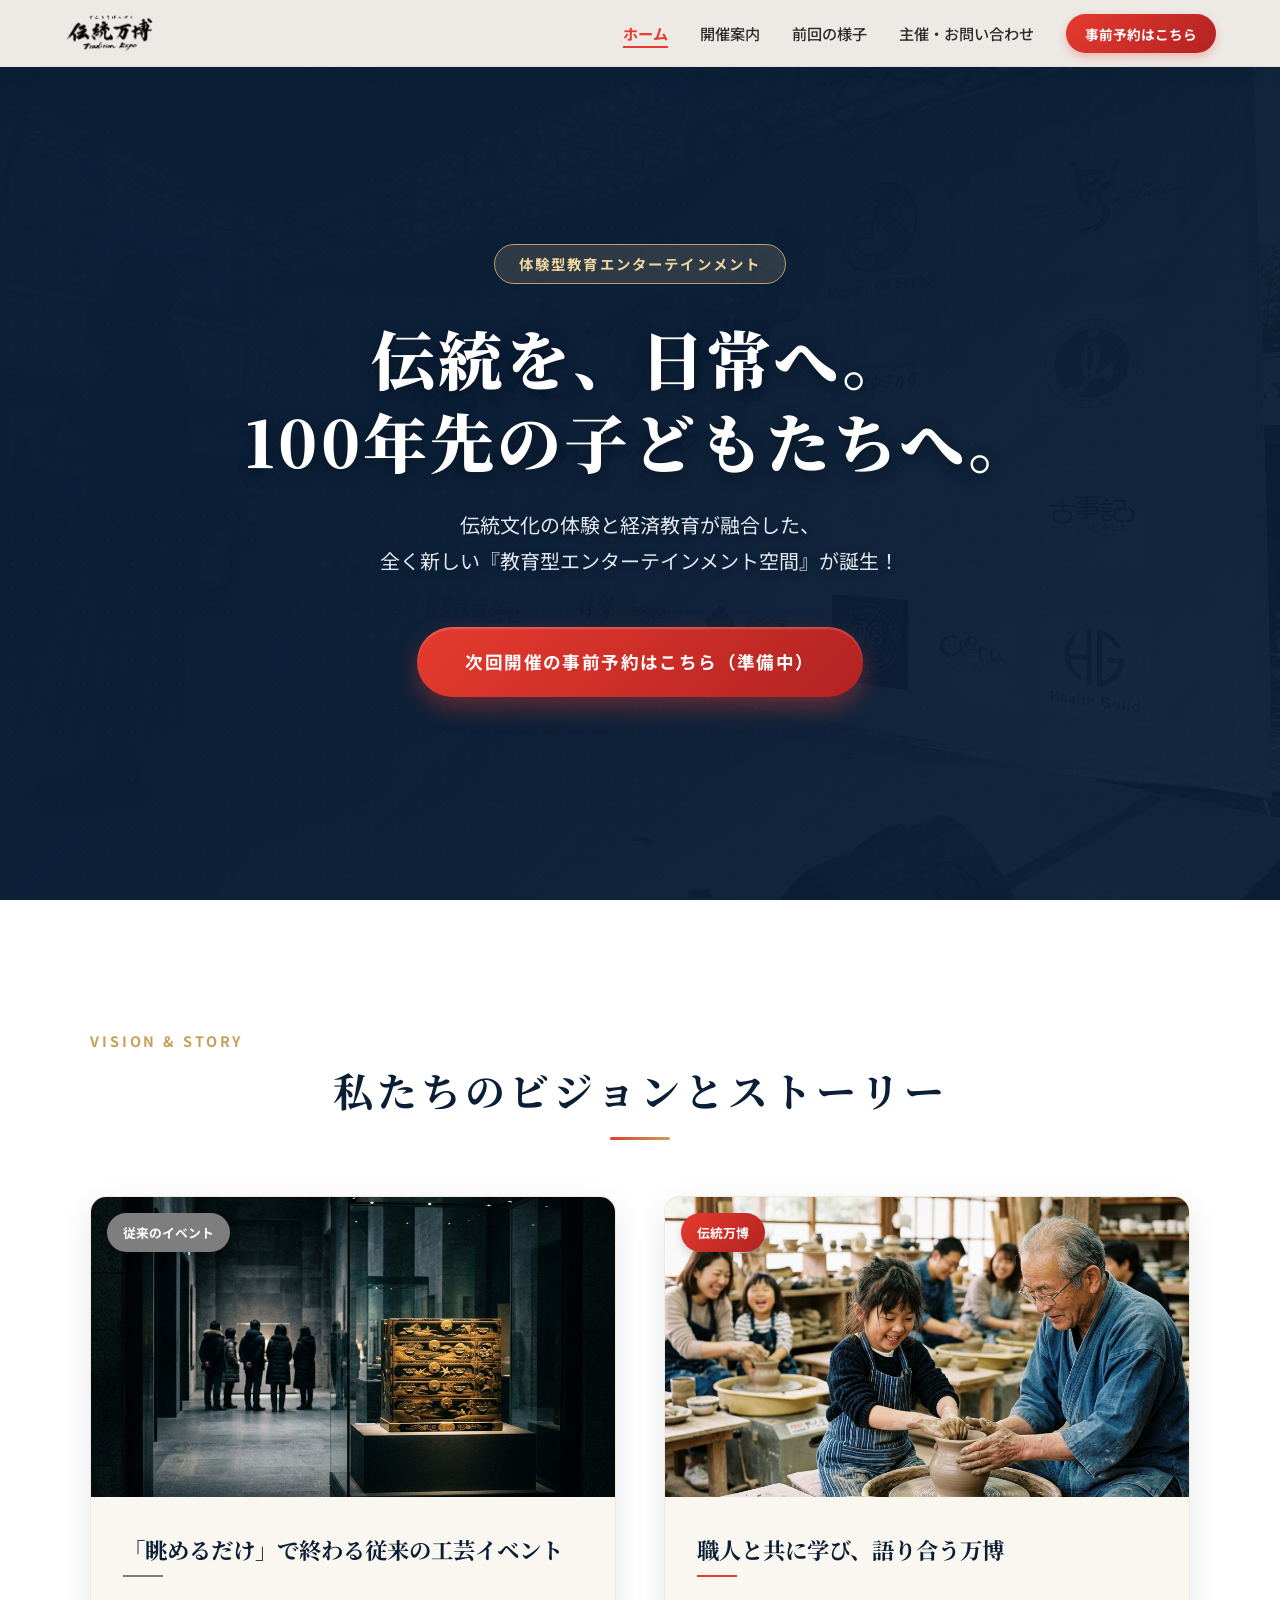
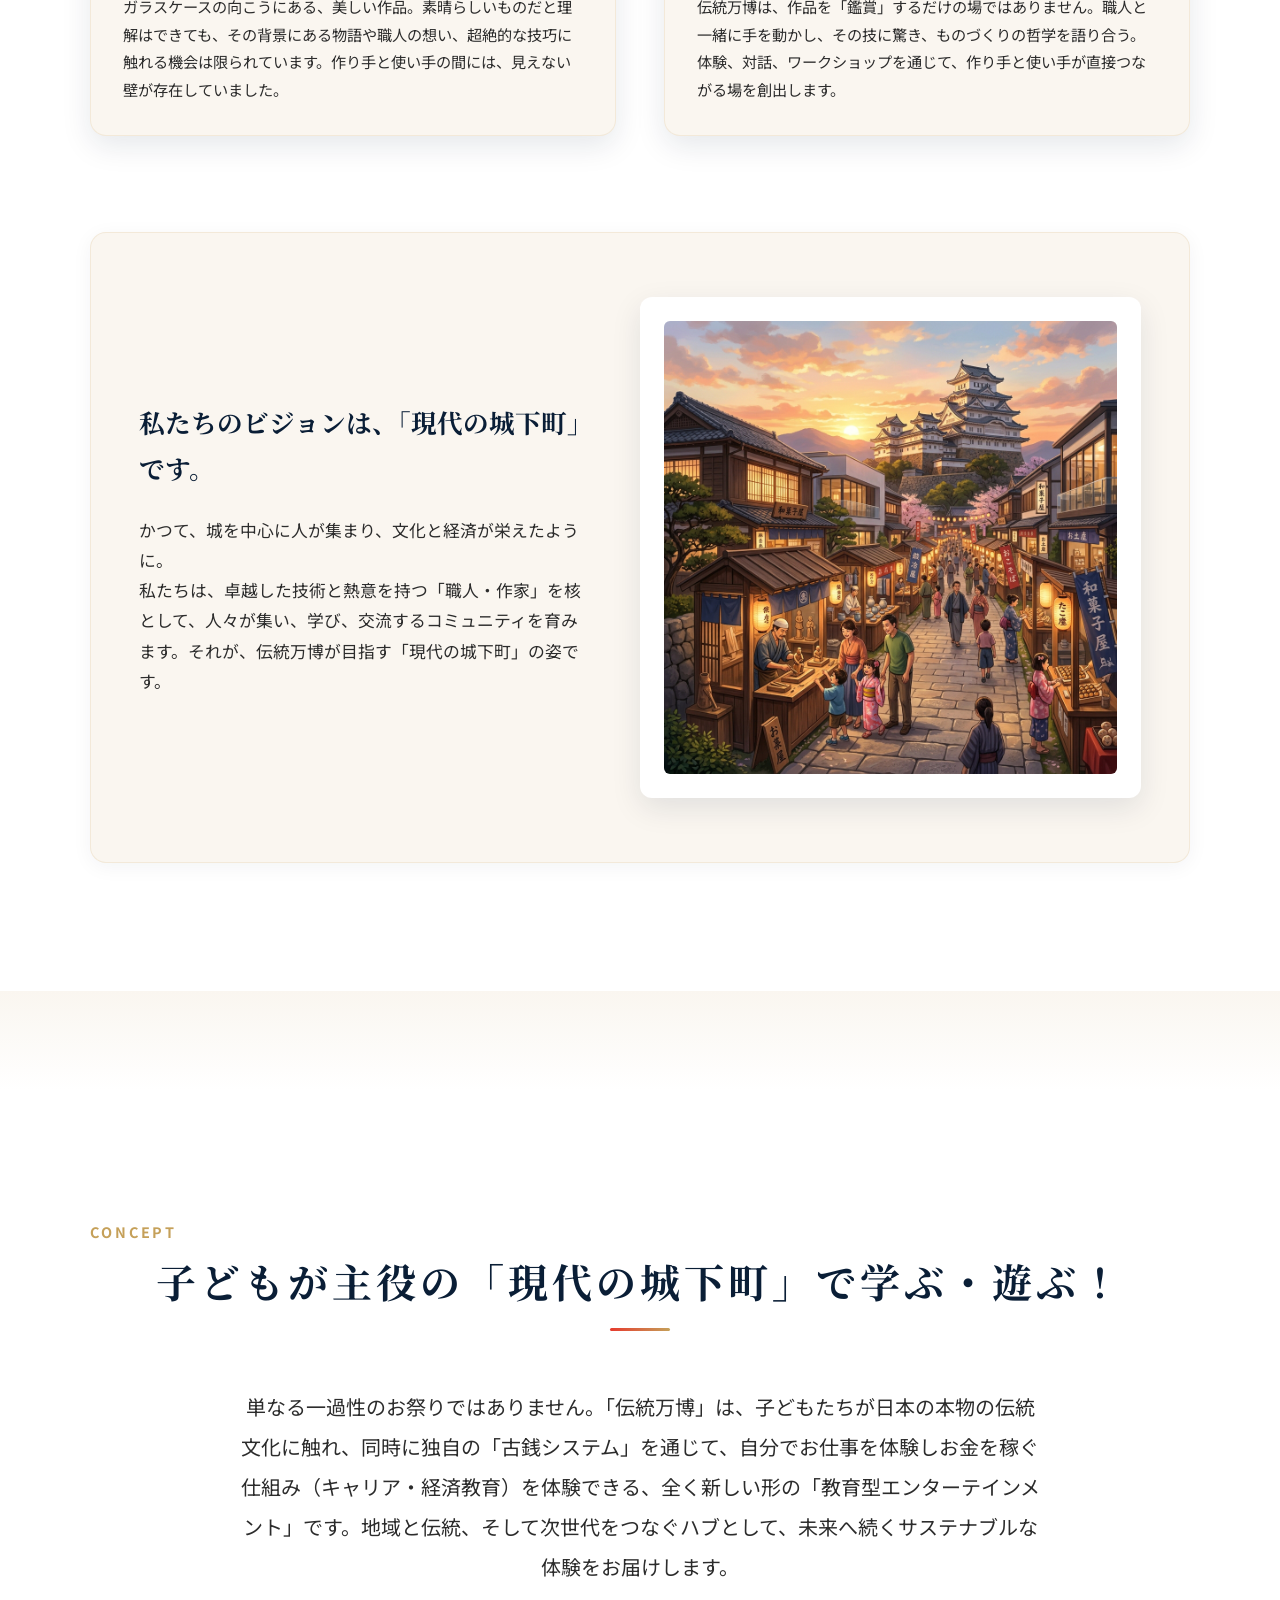
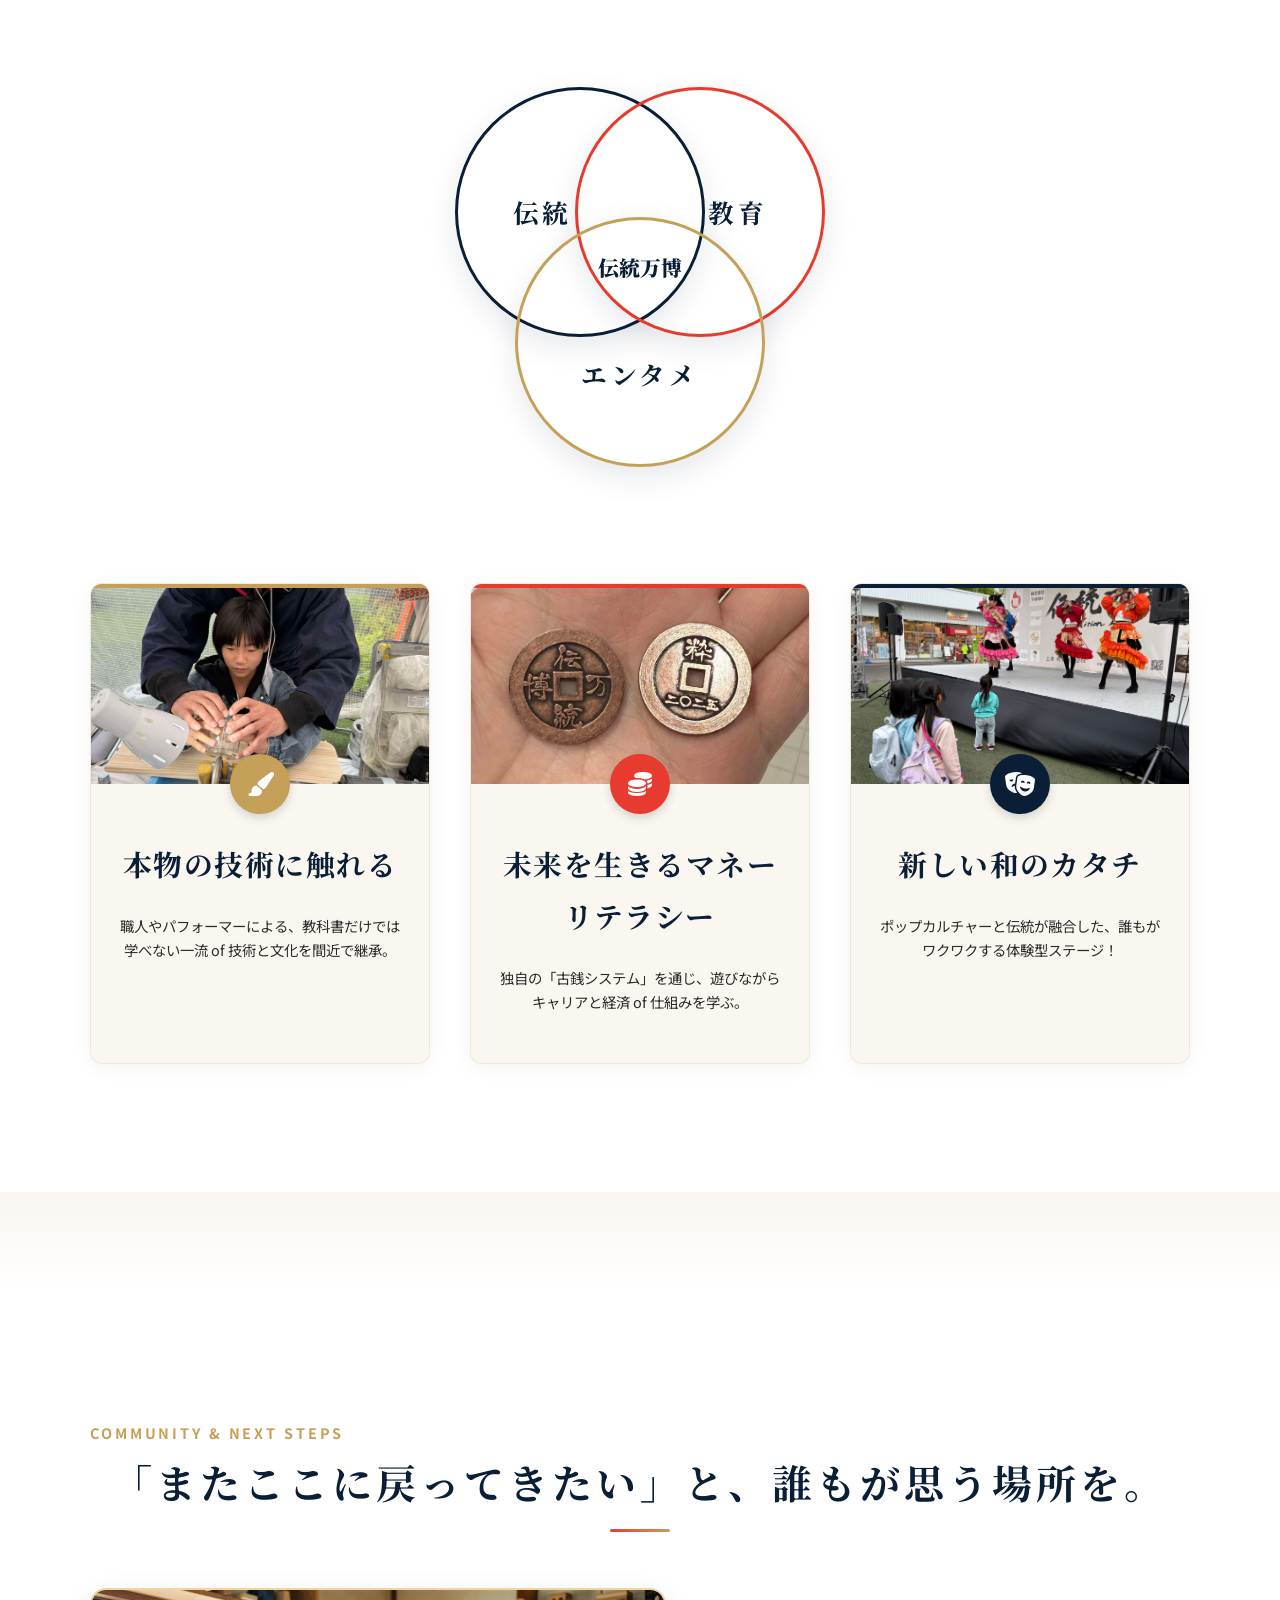
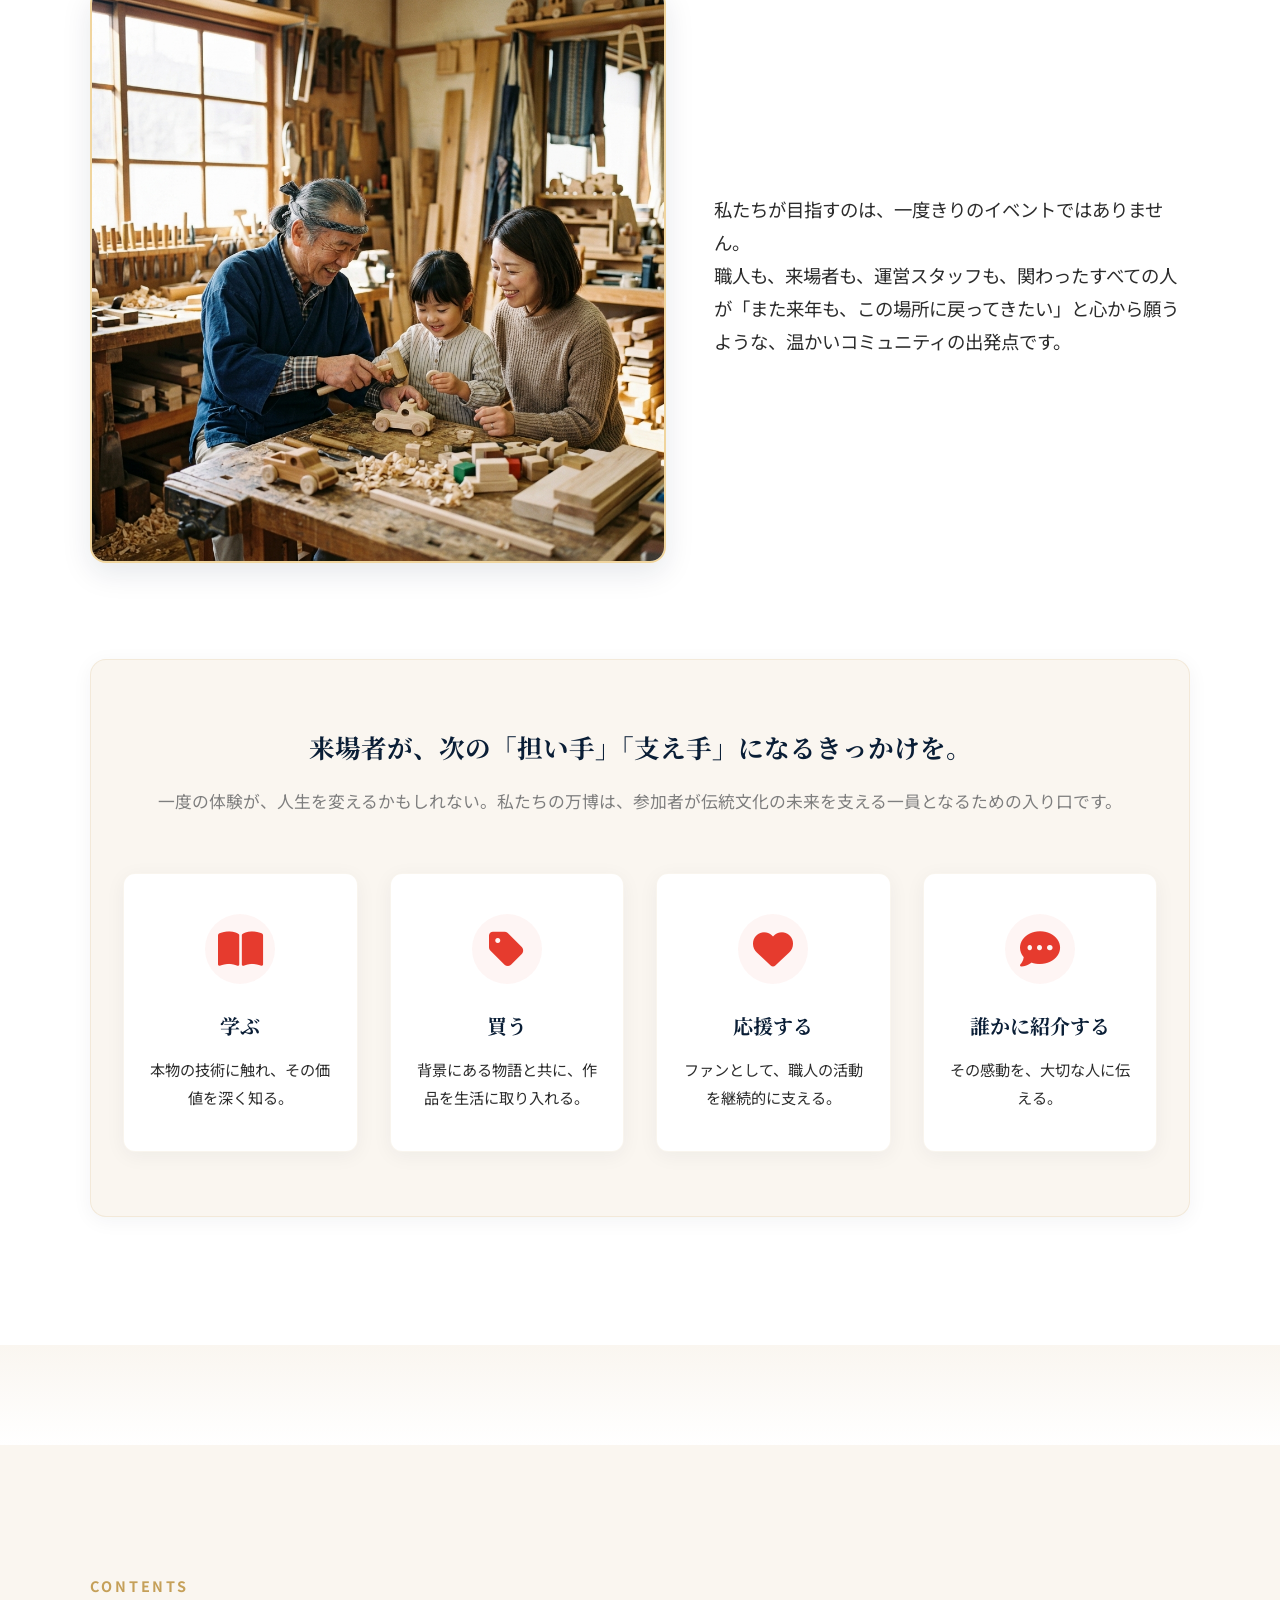
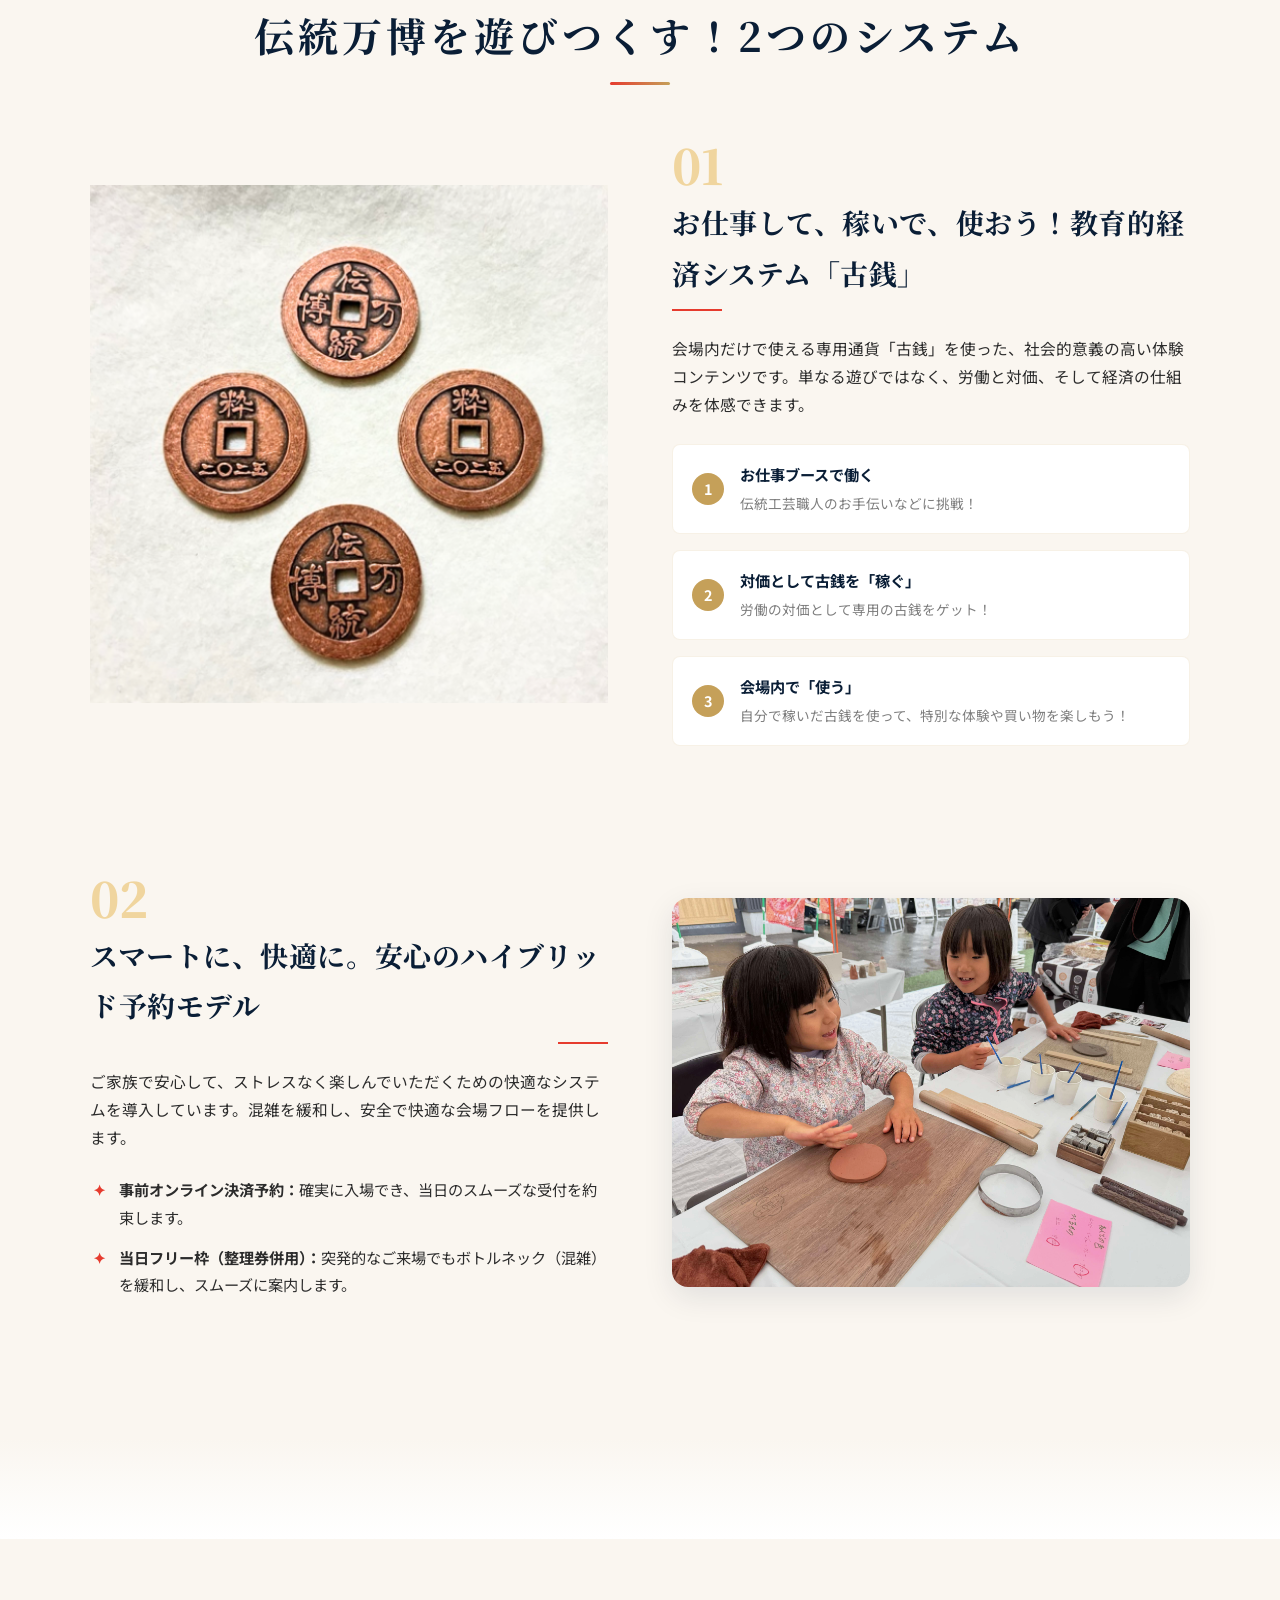
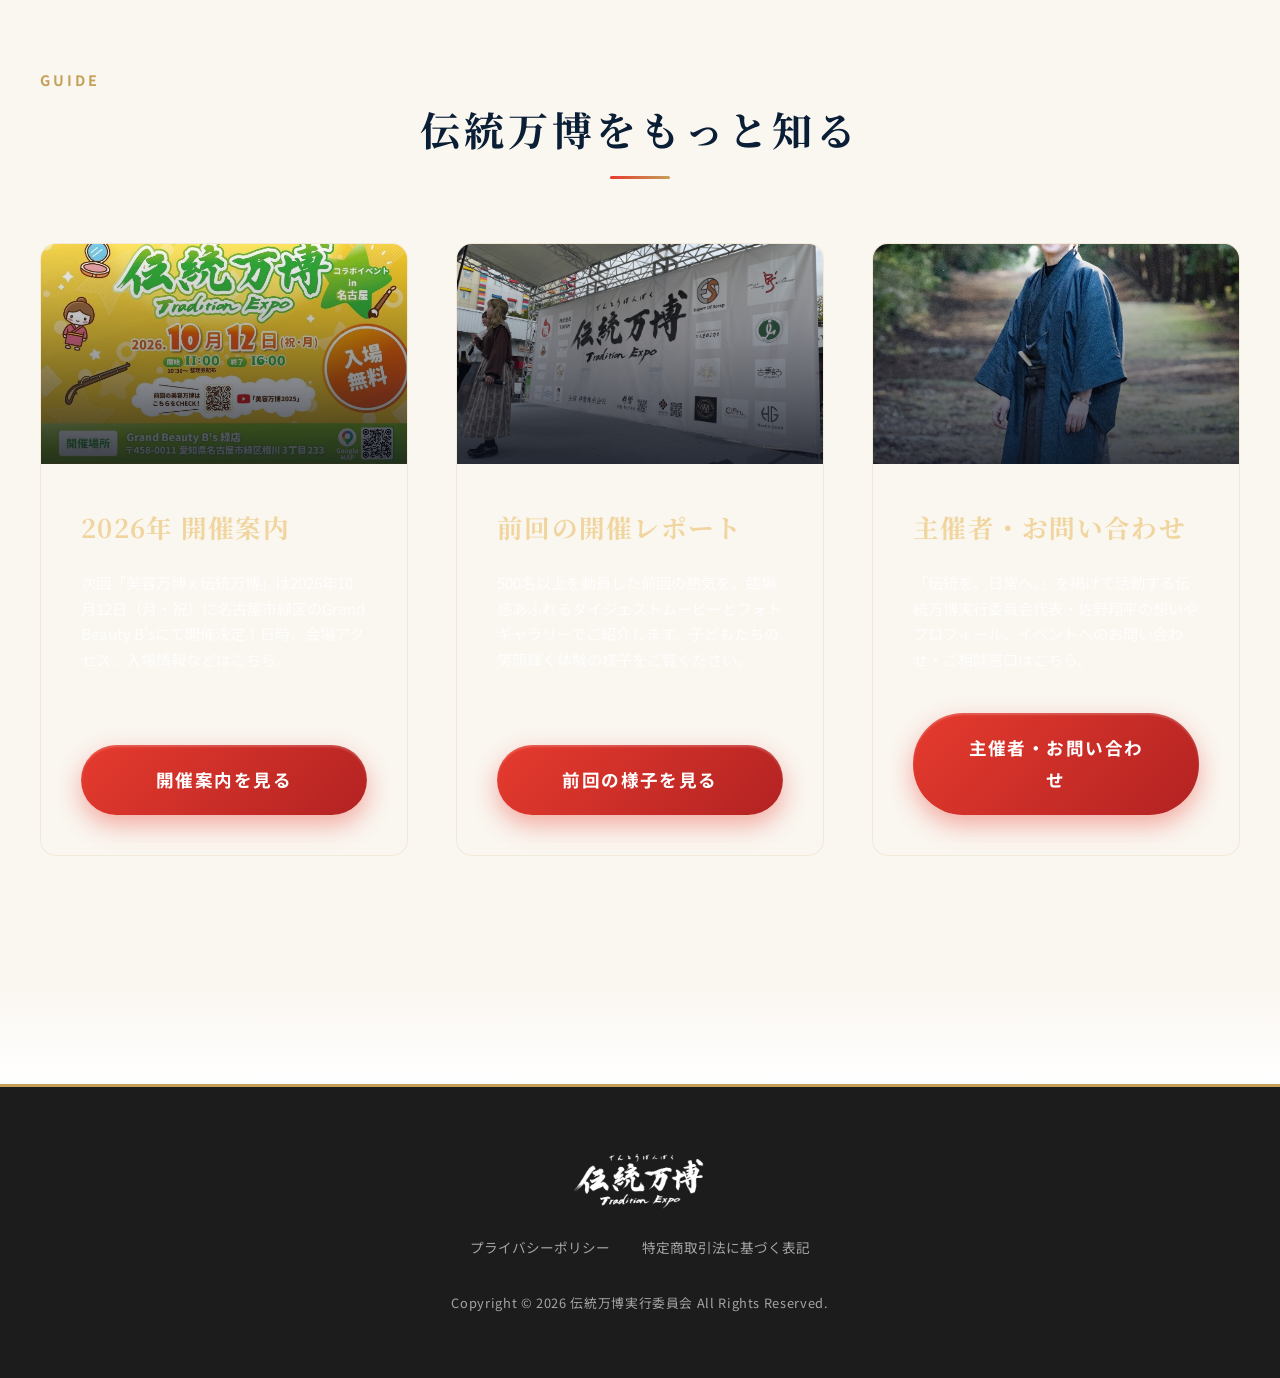
==== commit 3143e524: "style: ビジョンセクションのバッジテキストを「伝統万博」に修正" ====
--- a/index.html
+++ b/index.html
@@ -105,7 +105,7 @@
         <div class="comparison-card after">
           <div class="comparison-img-wrapper">
             <img src="images/vision_4_experiential.png" alt="職人と共に学び語り合う万博">
-            <span class="badge badge-after">伝統万博2026</span>
+            <span class="badge badge-after">伝統万博</span>
           </div>
           <div class="comparison-body">
             <h3>職人と共に学び、語り合う万博</h3>
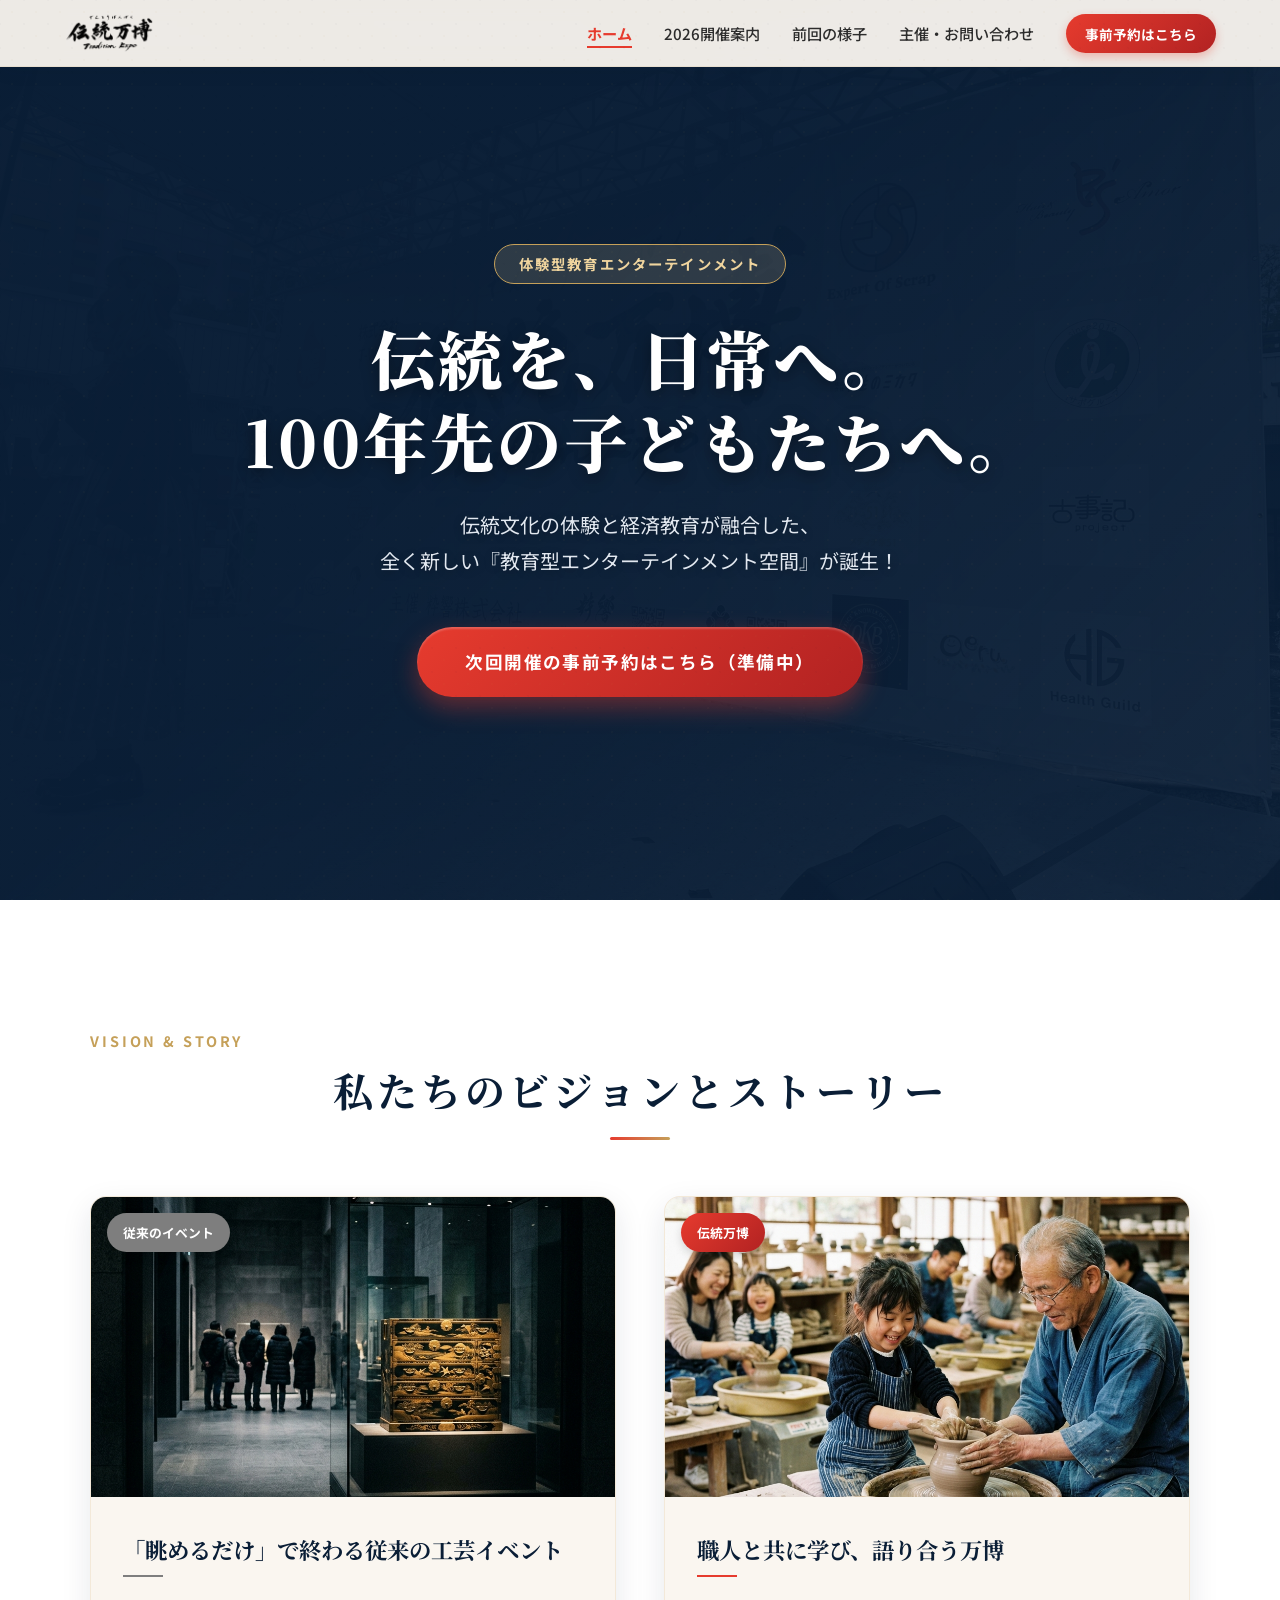
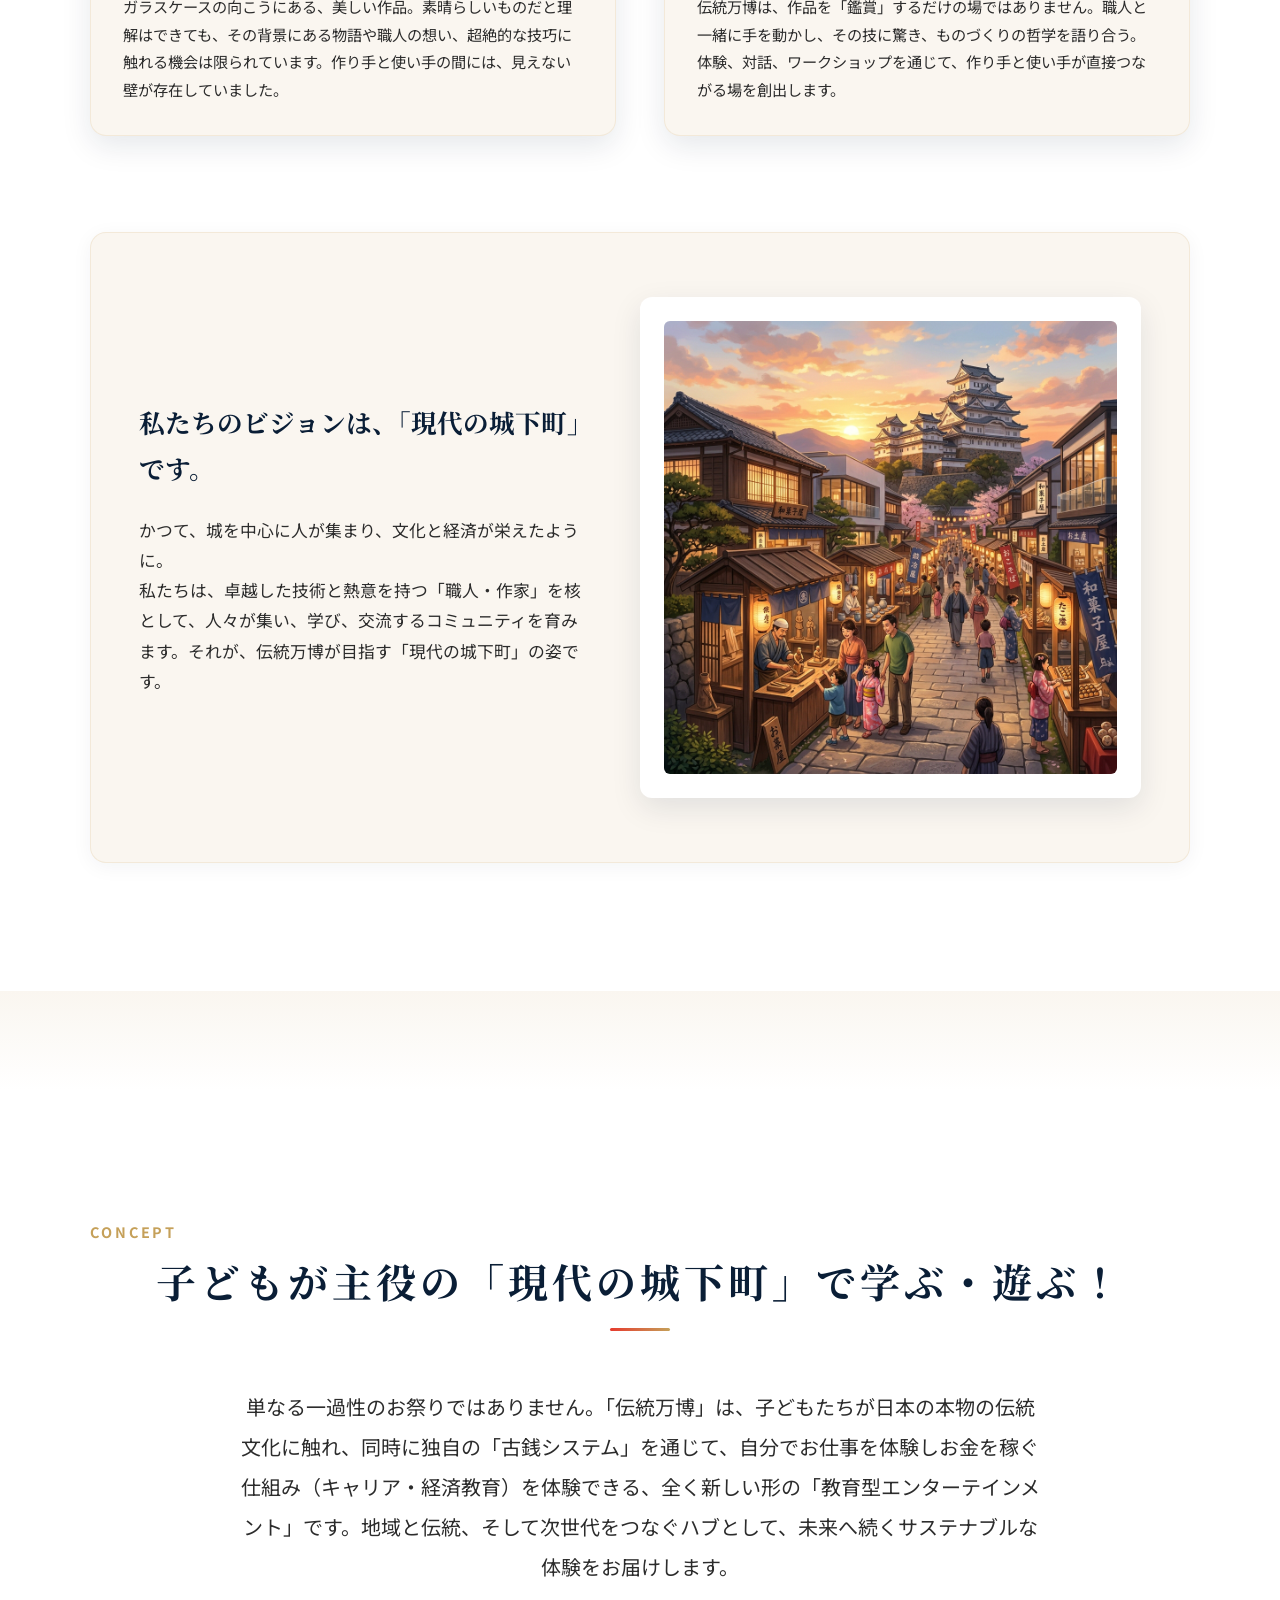
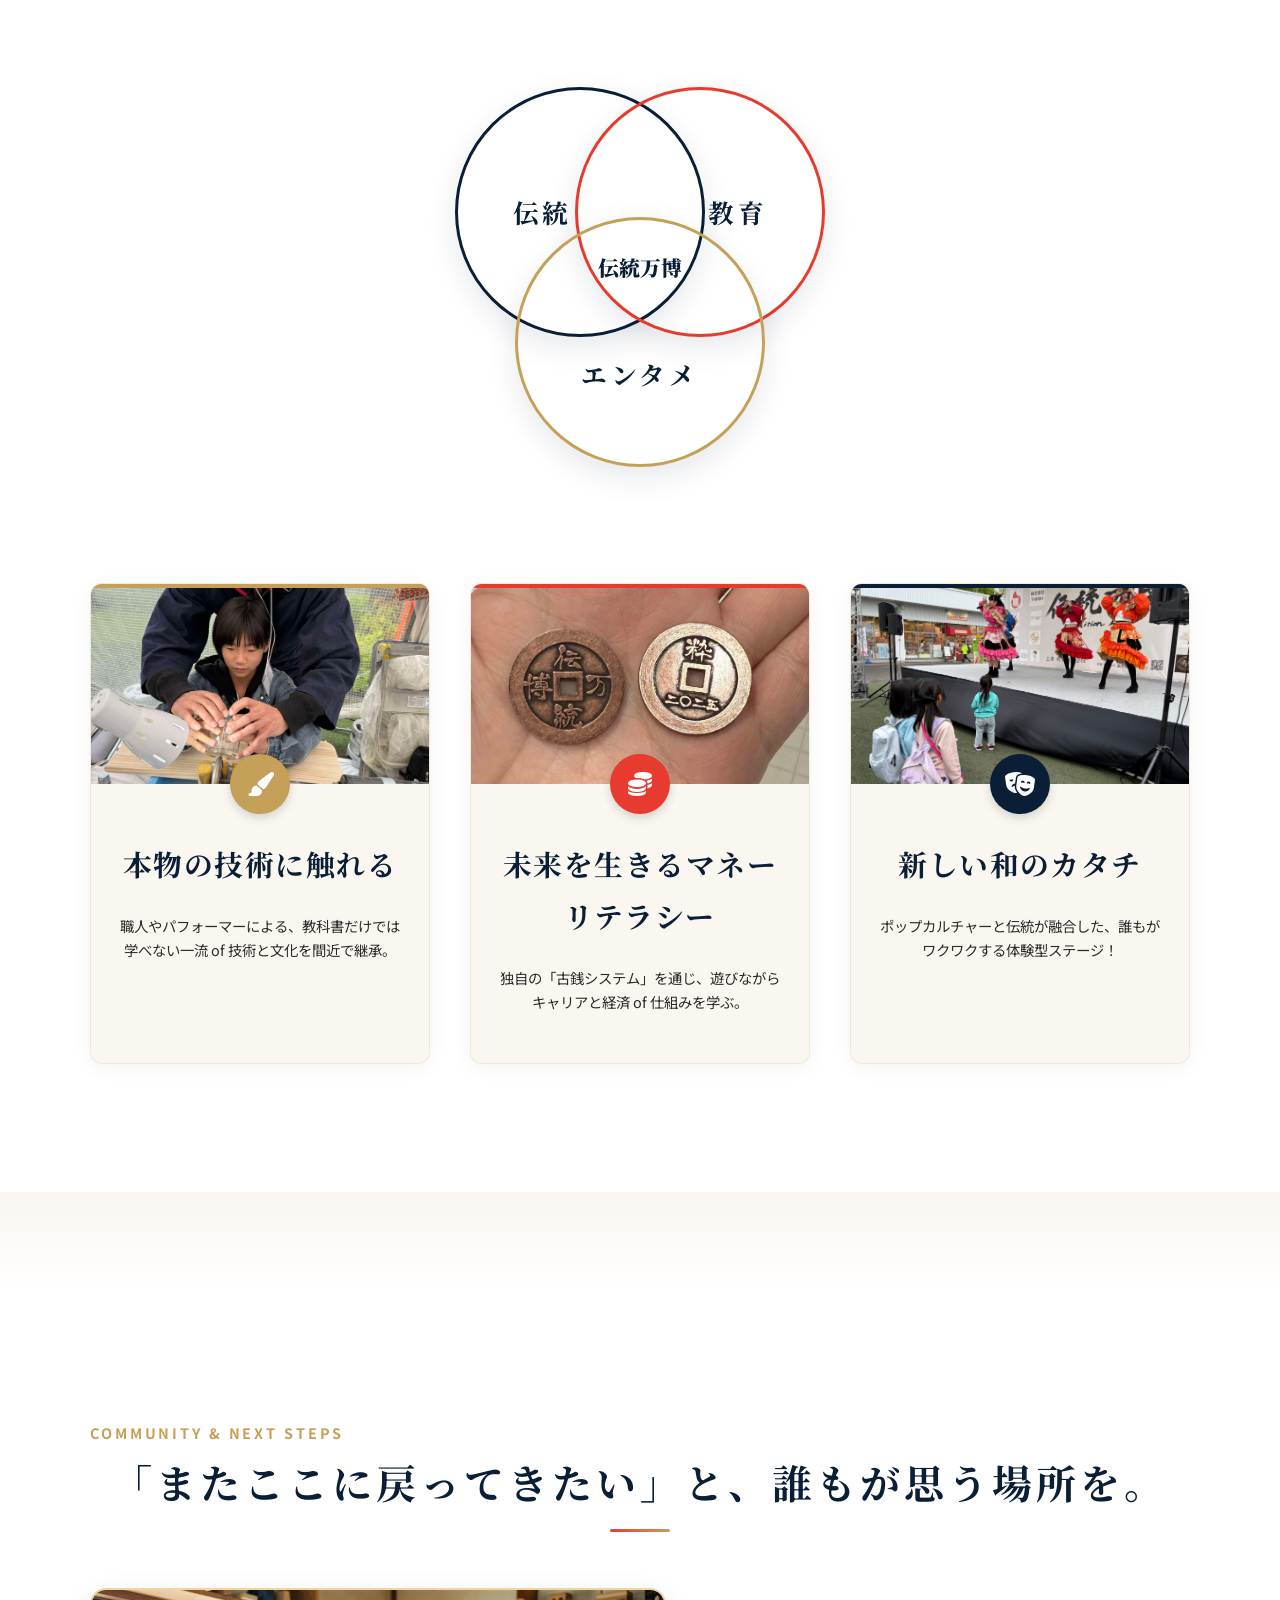
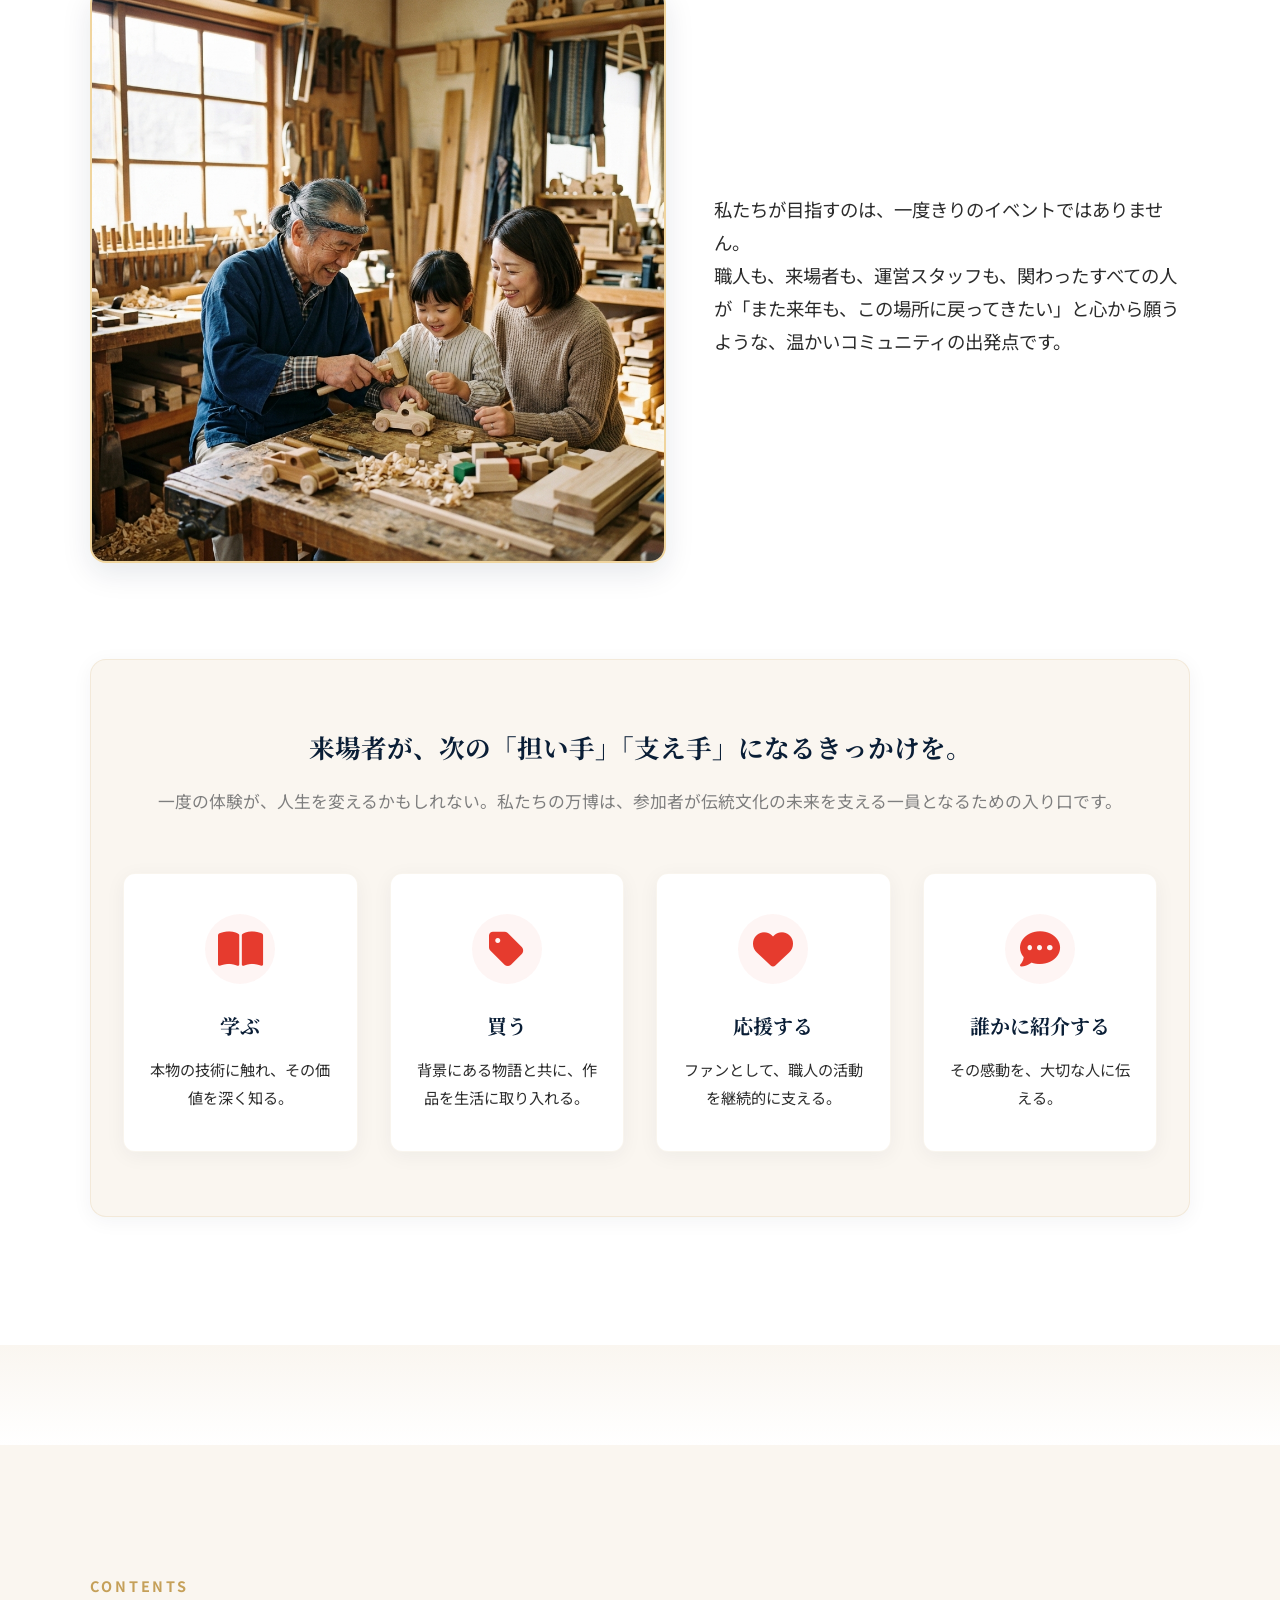
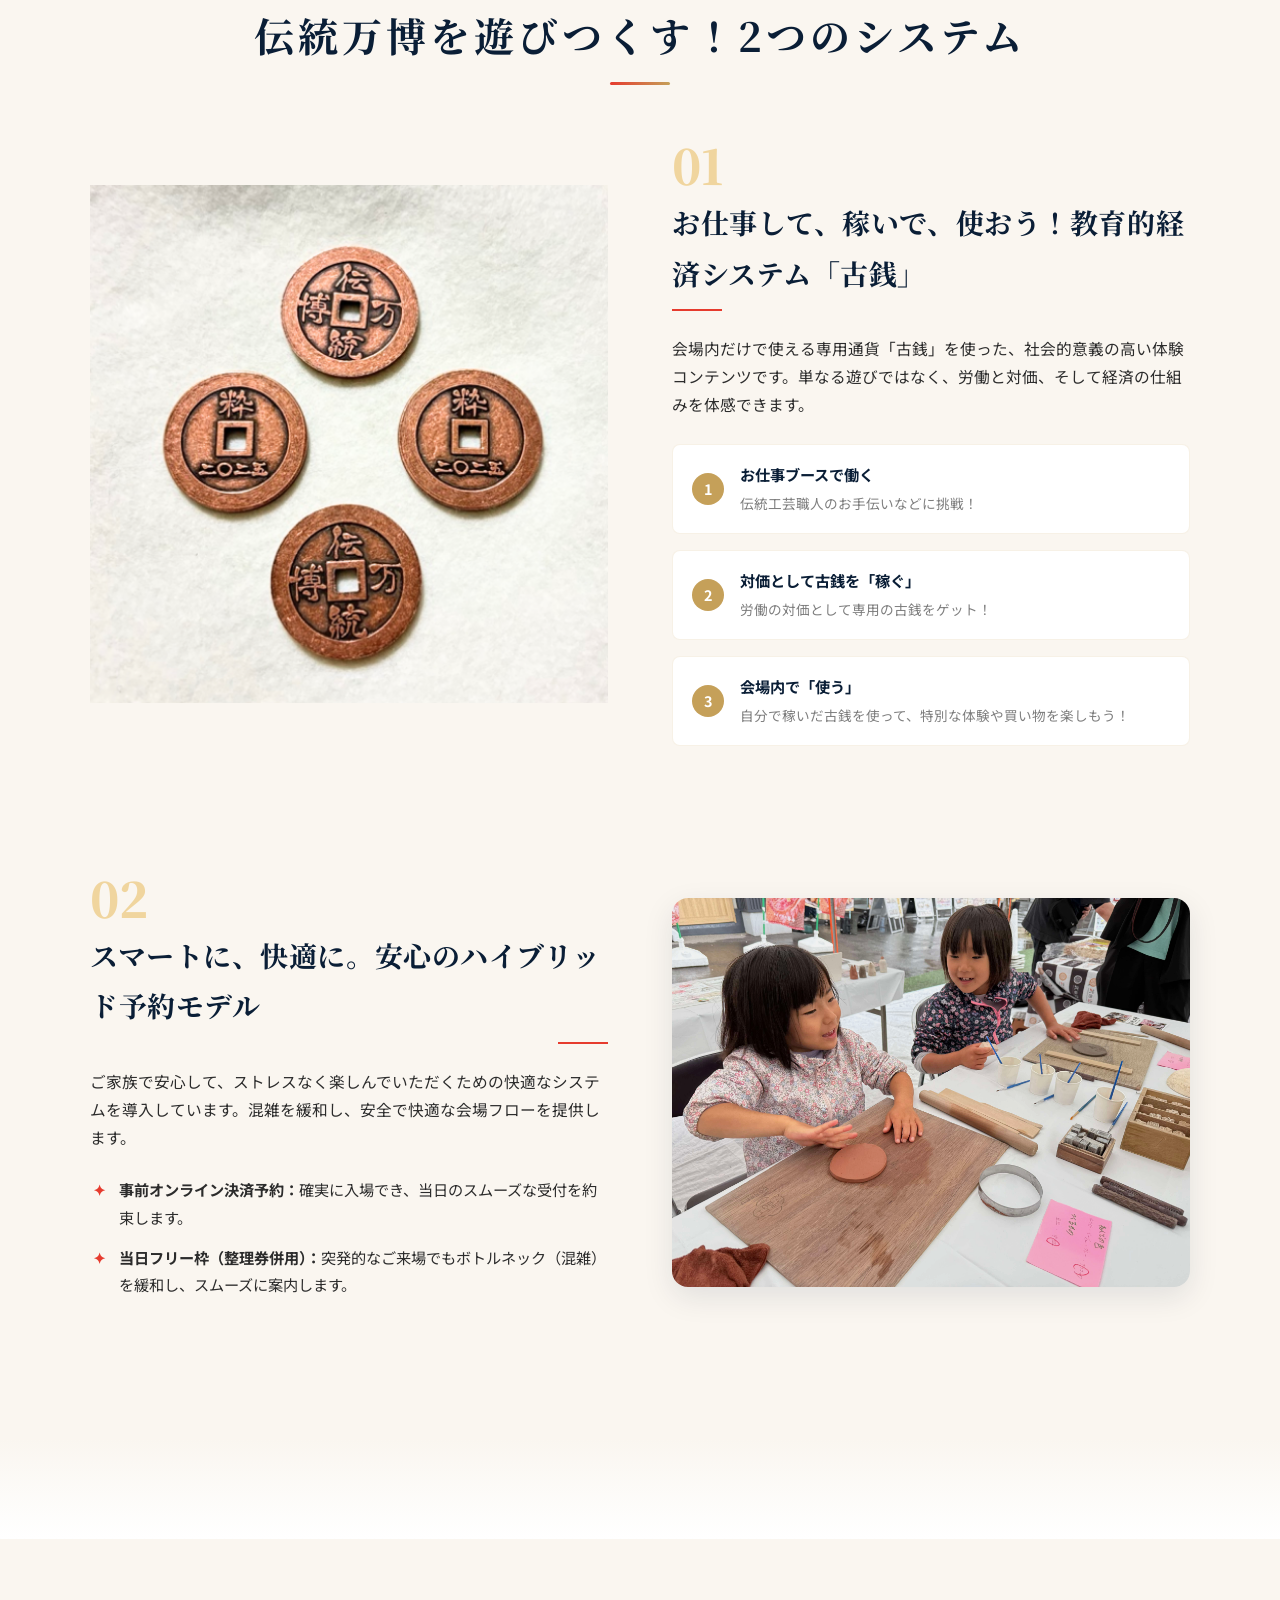
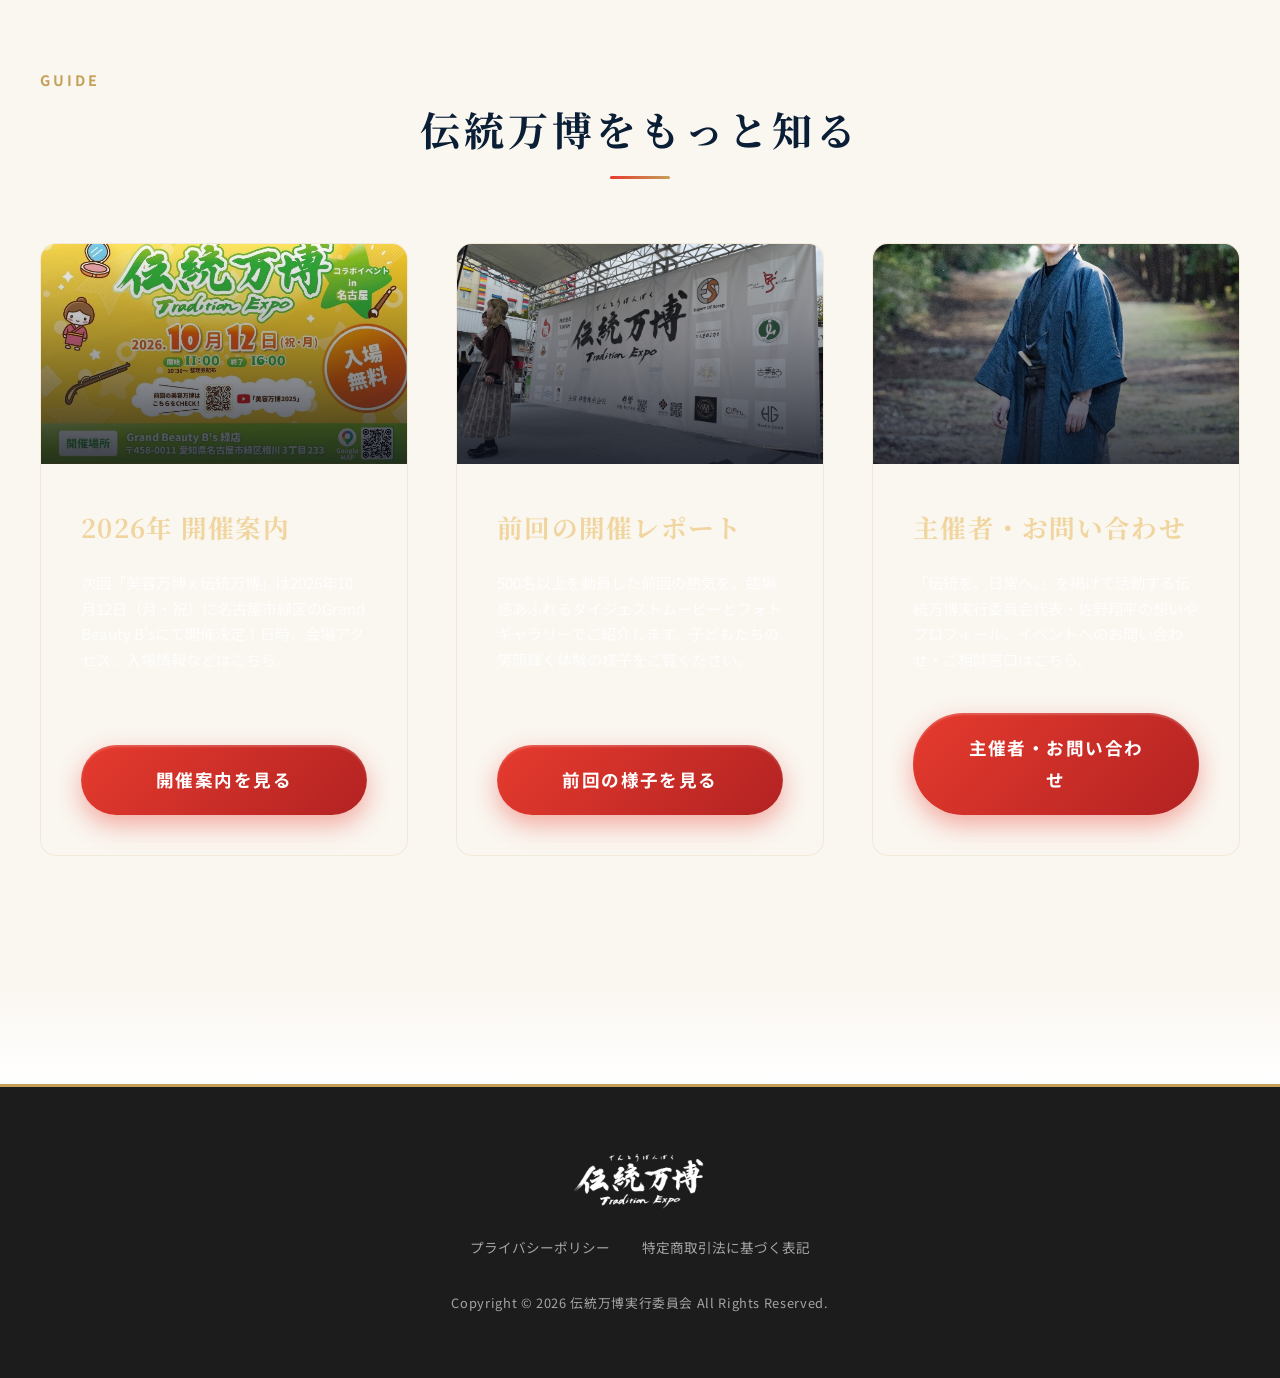
==== commit 7098cf34: "style: ヘッダーメニューの「開催案内」を「2026開催案内」に更新" ====
--- a/index.html
+++ b/index.html
@@ -41,7 +41,7 @@
       <nav id="navMenu">
         <ul>
           <li><a href="index.html" class="active">ホーム</a></li>
-          <li><a href="overview.html">開催案内</a></li>
+          <li><a href="overview.html">2026開催案内</a></li>
           <li><a href="gallery.html">前回の様子</a></li>
           <li><a href="about.html">主催・お問い合わせ</a></li>
           <li><a href="overview.html#infoModal" class="nav-cta-btn">事前予約はこちら</a></li>
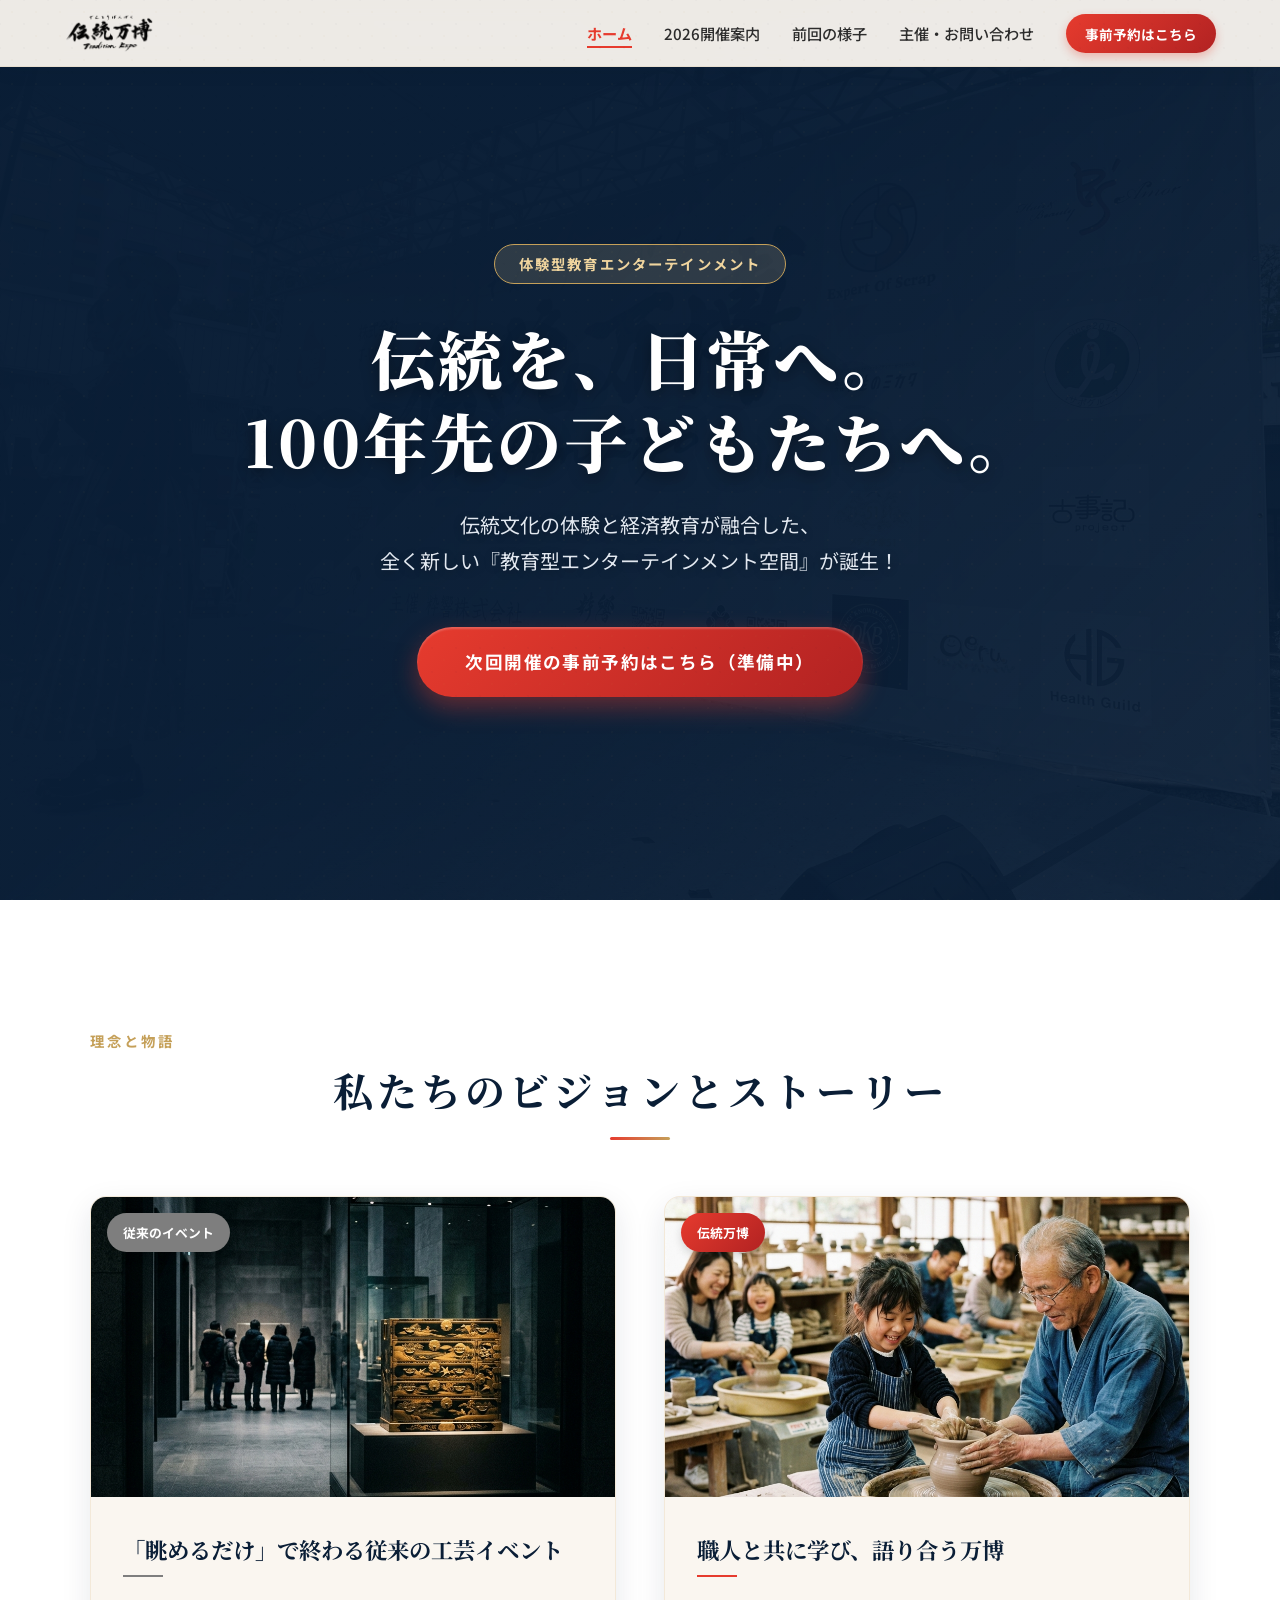
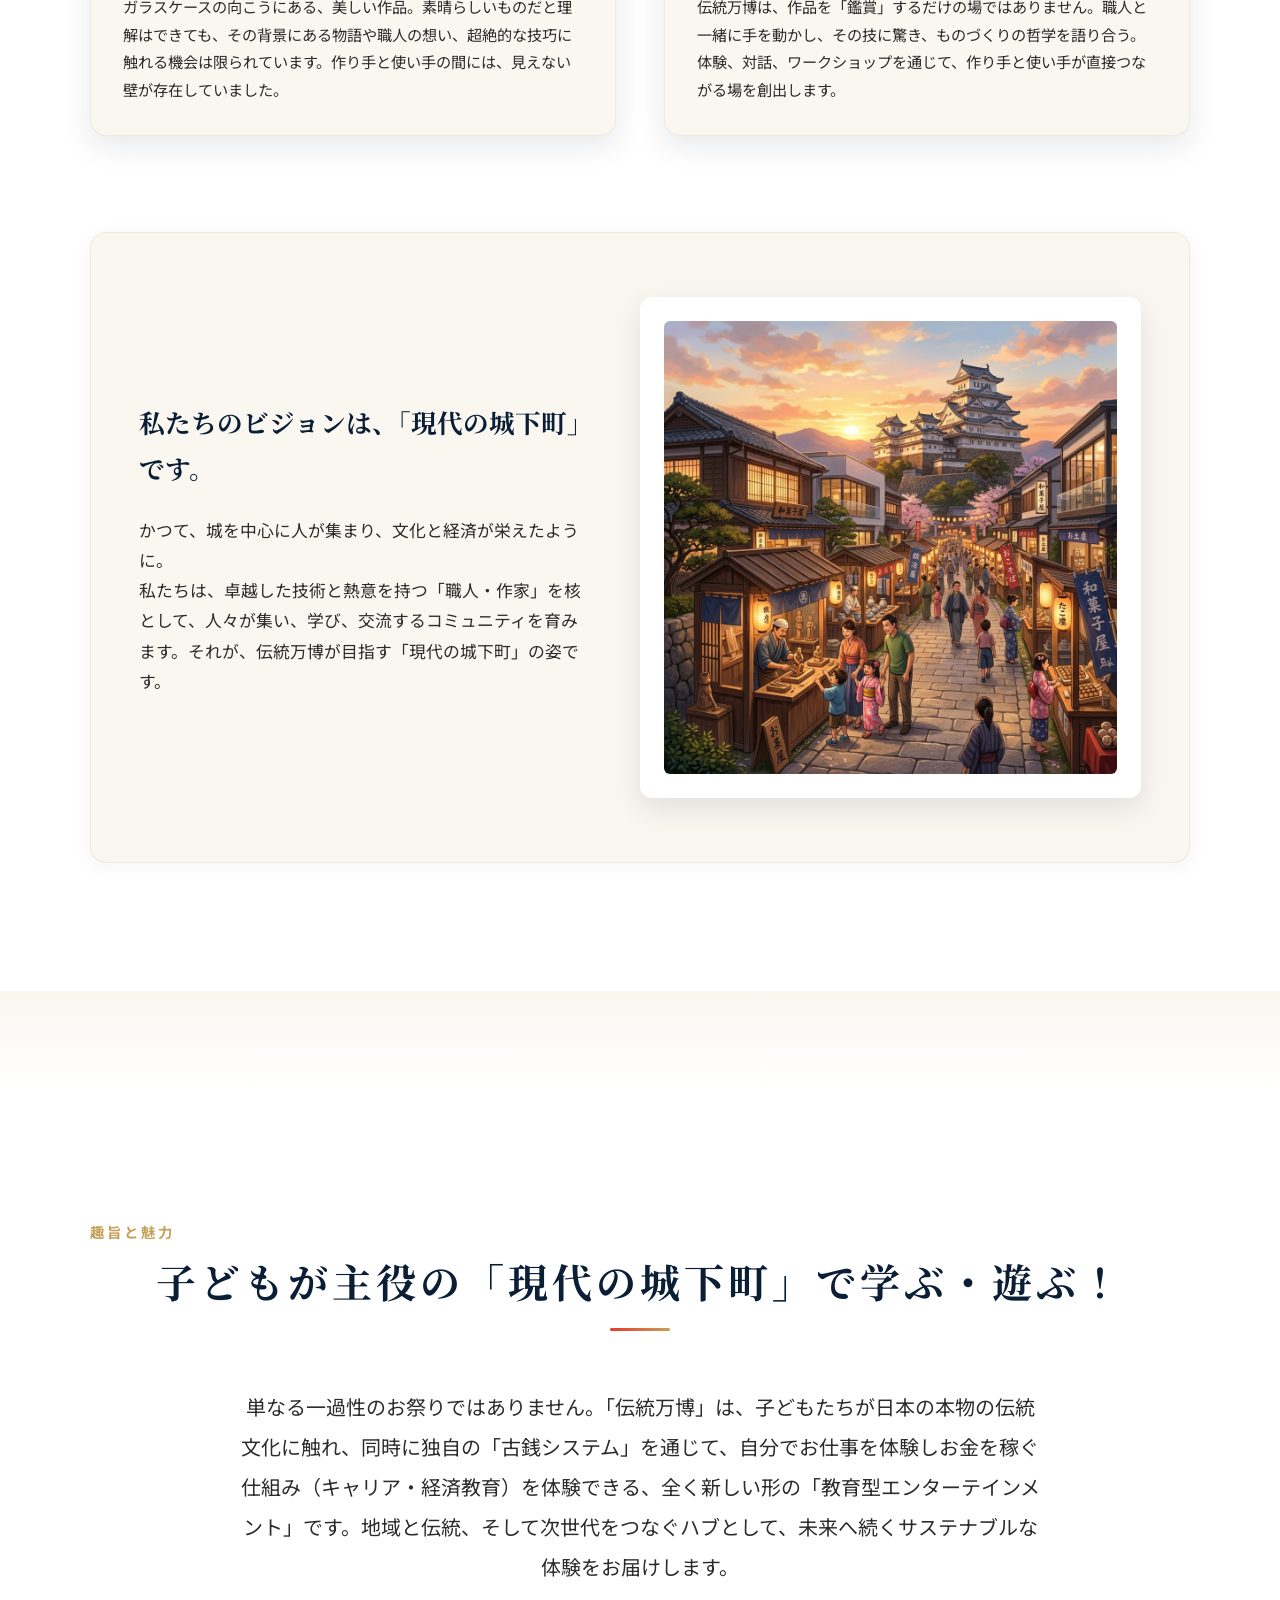
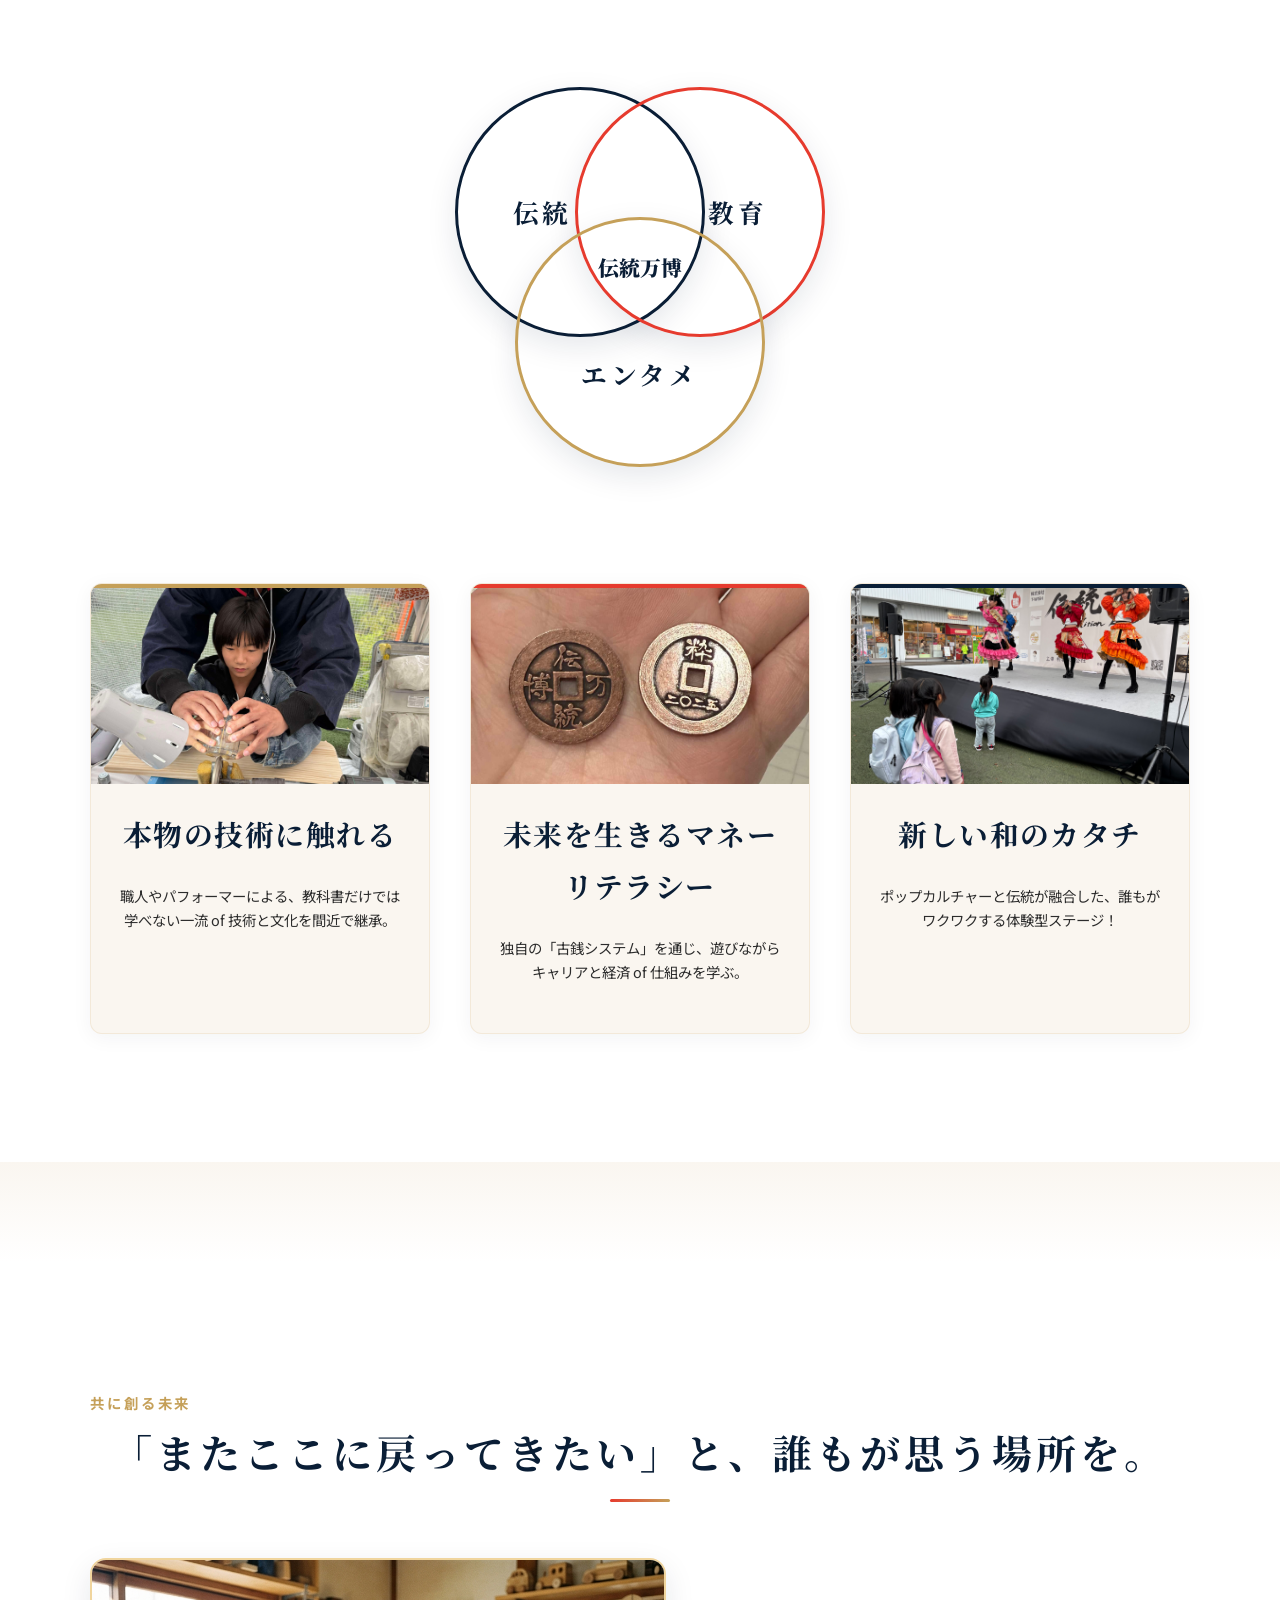
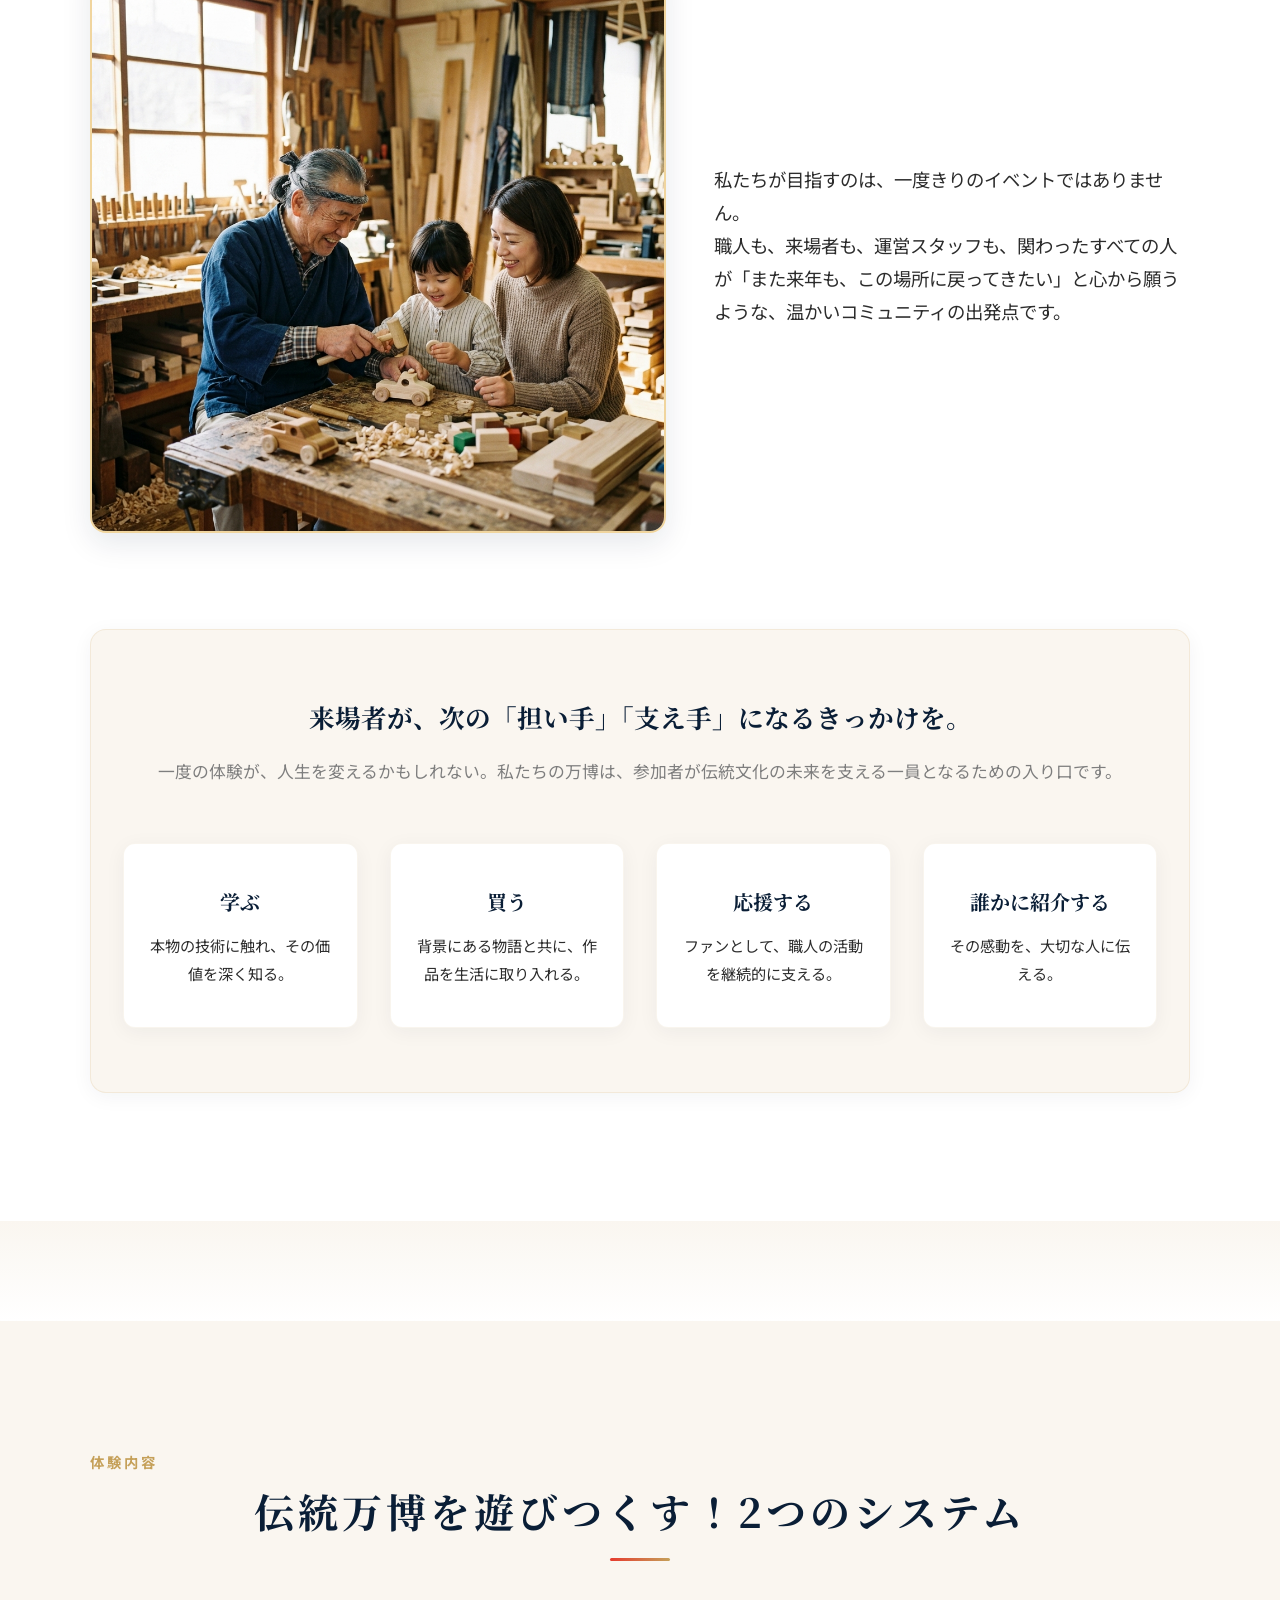
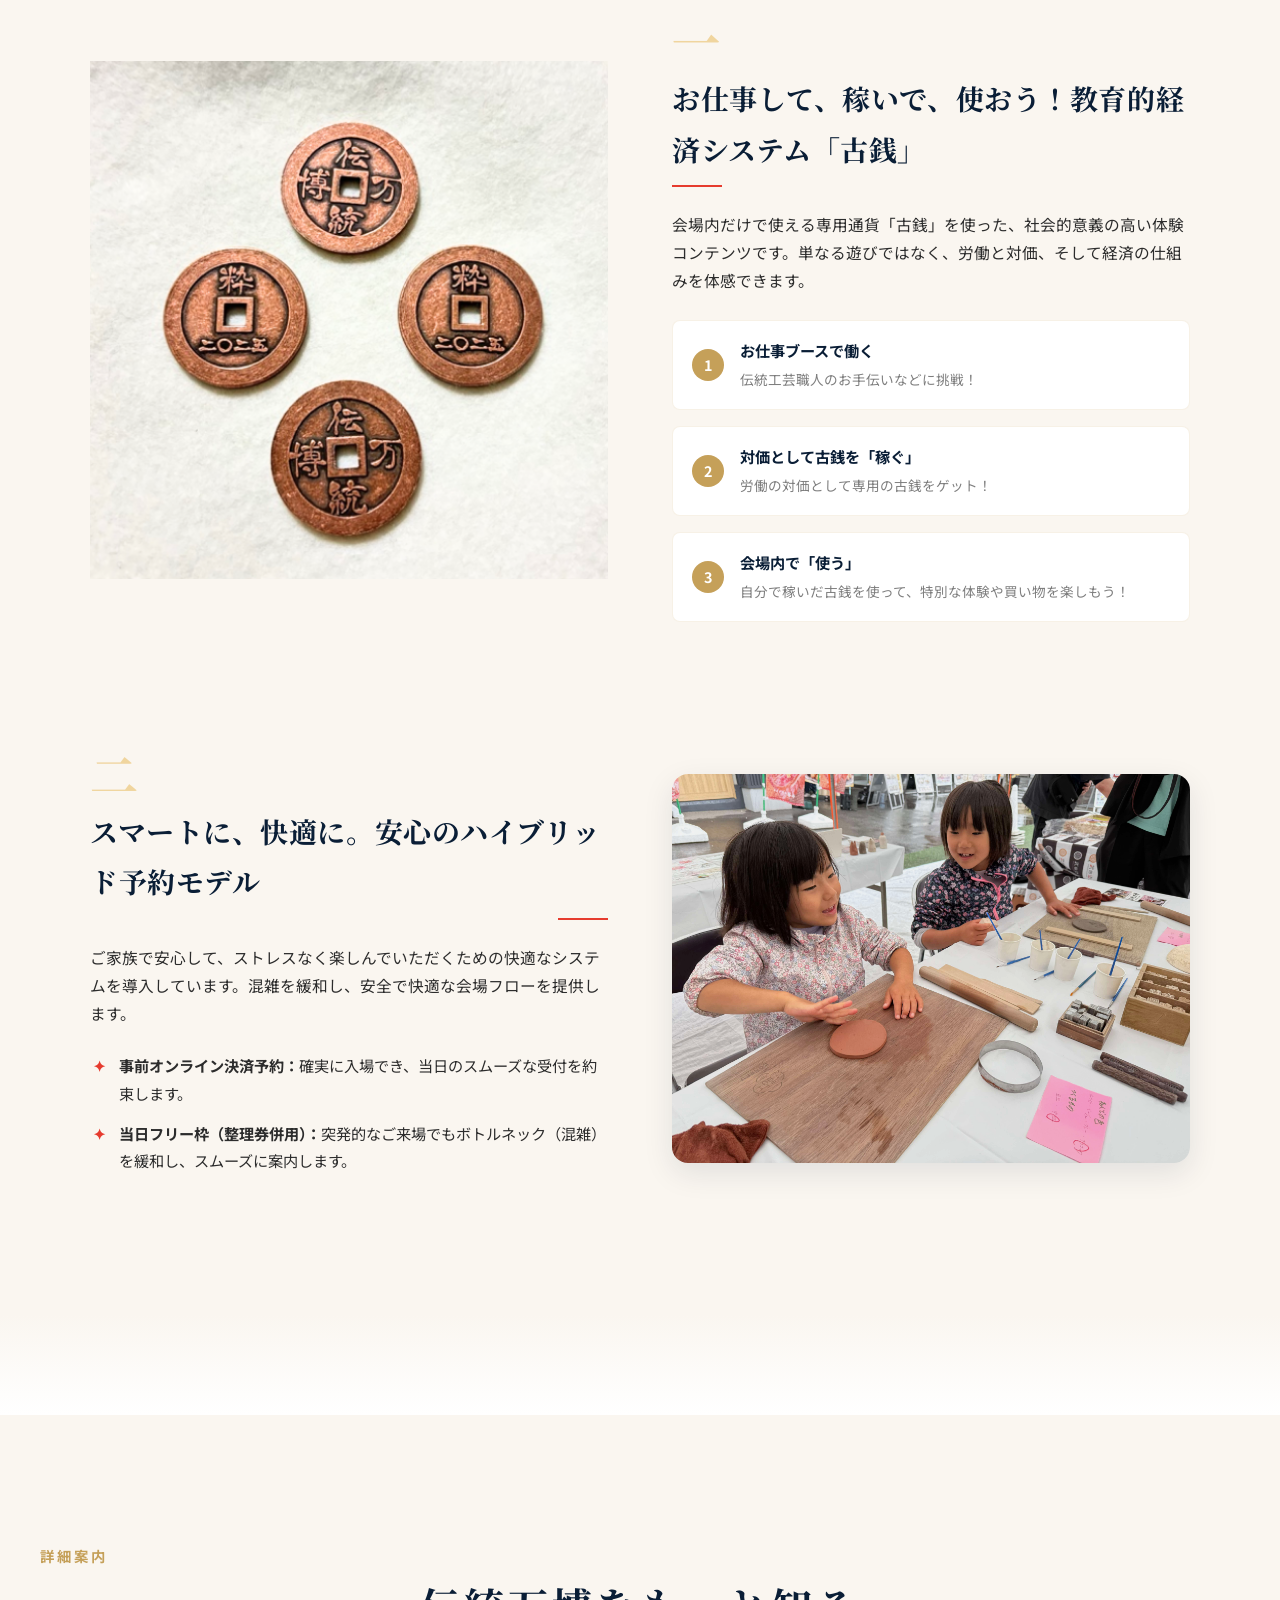
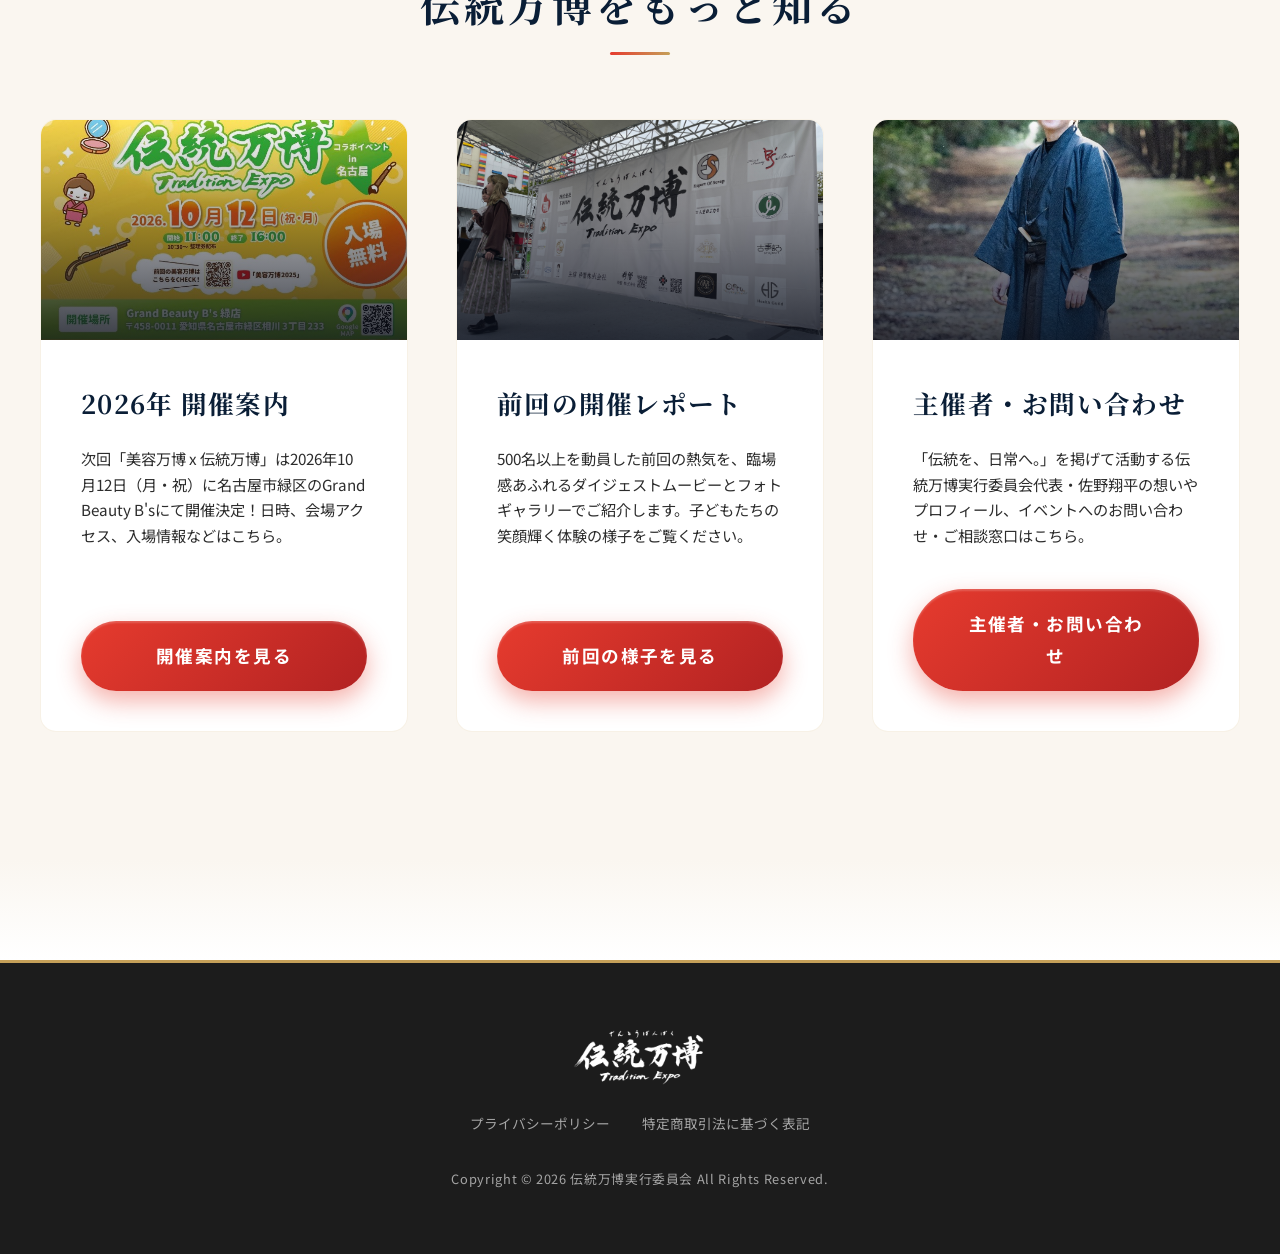
==== commit ec1dd7e4: "feat: ヘッダーメニューのレスポンシブ化、見出し和表記・漢数字修正、不要アイコン削除、および2026開催案内に支援商品追加" ====
--- a/index.html
+++ b/index.html
@@ -82,7 +82,7 @@
        ========================================== -->
   <section class="vision-section reveal" id="vision">
     <div class="vision-container">
-      <span class="section-subtitle">VISION & STORY</span>
+      <span class="section-subtitle">理念と物語</span>
       <h2 class="section-title">私たちのビジョンとストーリー</h2>
 
       <!-- ① 従来の工芸イベント vs 伝統万博 (対比カード) -->
@@ -141,7 +141,7 @@
        ========================================== -->
   <section class="concept reveal" id="concept">
     <div class="concept-container">
-      <span class="section-subtitle">CONCEPT</span>
+      <span class="section-subtitle">趣旨と魅力</span>
       <h2 class="section-title">子どもが主役の「現代の城下町」で学ぶ・遊ぶ！</h2>
       
       <p class="concept-text">
@@ -180,9 +180,6 @@
           <div class="pillar-image-box">
             <img src="images/bde0462f8ed15ae4f2569d60230bfdaa.jpeg" alt="本物の技術に触れる体験風景">
           </div>
-          <div class="pillar-icon-box">
-            <i class="fa-solid fa-paintbrush"></i>
-          </div>
           <div class="pillar-content">
             <h3 class="pillar-title">本物の技術に触れる</h3>
             <p class="pillar-desc">
@@ -195,9 +192,6 @@
           <div class="pillar-image-box">
             <img src="images/B581B753-411D-47D4-BE05-747D75CB49E5.jpg" alt="伝統万博の古銭システム">
           </div>
-          <div class="pillar-icon-box">
-            <i class="fa-solid fa-coins"></i>
-          </div>
           <div class="pillar-content">
             <h3 class="pillar-title">未来を生きるマネーリテラシー</h3>
             <p class="pillar-desc">
@@ -210,9 +204,6 @@
           <div class="pillar-image-box">
             <img src="images/IMG_1028.jpg" alt="新しい和のカタチ特設ステージ">
           </div>
-          <div class="pillar-icon-box">
-            <i class="fa-solid fa-masks-theater"></i>
-          </div>
           <div class="pillar-content">
             <h3 class="pillar-title">新しい和のカタチ</h3>
             <p class="pillar-desc">
@@ -232,7 +223,7 @@
        ========================================== -->
   <section class="community-section reveal" id="community">
     <div class="community-container">
-      <span class="section-subtitle">COMMUNITY & NEXT STEPS</span>
+      <span class="section-subtitle">共に創る未来</span>
       <h2 class="section-title">「またここに戻ってきたい」と、誰もが思う場所を。</h2>
 
       <!-- ① コミュニティの約束 -->
@@ -258,33 +249,21 @@
         <div class="action-grid">
           <!-- 学ぶ -->
           <div class="action-card">
-            <div class="action-icon">
-              <i class="fa-solid fa-book-open"></i>
-            </div>
             <h4>学ぶ</h4>
             <p>本物の技術に触れ、その価値を深く知る。</p>
           </div>
           <!-- 買う -->
           <div class="action-card">
-            <div class="action-icon">
-              <i class="fa-solid fa-tag"></i>
-            </div>
             <h4>買う</h4>
             <p>背景にある物語と共に、作品を生活に取り入れる。</p>
           </div>
           <!-- 応援する -->
           <div class="action-card">
-            <div class="action-icon">
-              <i class="fa-solid fa-heart"></i>
-            </div>
             <h4>応援する</h4>
             <p>ファンとして、職人の活動を継続的に支える。</p>
           </div>
           <!-- 誰かに紹介する -->
           <div class="action-card">
-            <div class="action-icon">
-              <i class="fa-solid fa-comment-dots"></i>
-            </div>
             <h4>誰かに紹介する</h4>
             <p>その感動を、大切な人に伝える。</p>
           </div>
@@ -302,7 +281,7 @@
        ========================================== -->
   <section class="contents-section" id="contents">
     <div class="contents-container">
-      <span class="section-subtitle">CONTENTS</span>
+      <span class="section-subtitle">体験内容</span>
       <h2 class="section-title">伝統万博を遊びつくす！2つのシステム</h2>
 
       <!-- ① 古銭システム -->
@@ -311,7 +290,7 @@
           <img src="images/kosen_system.png" alt="古銭システムイメージ">
         </div>
         <div class="content-info">
-          <div class="content-num">01</div>
+          <div class="content-num">一</div>
           <h4>お仕事して、稼いで、使おう！教育的経済システム「古銭」</h4>
           <p>
             会場内だけで使える専用通貨「古銭」を使った、社会的意義の高い体験コンテンツです。単なる遊びではなく、労働と対価、そして経済の仕組みを体感できます。
@@ -348,7 +327,7 @@
           <img src="images/3039df536fcb8cb08adb56c42fa55352.jpeg" alt="前回の体験イベントを楽しむファミリーの様子" style="filter: brightness(0.95);">
         </div>
         <div class="content-info">
-          <div class="content-num">02</div>
+          <div class="content-num">二</div>
           <h4>スマートに、快適に。安心のハイブリッド予約モデル</h4>
           <p>
             ご家族で安心して、ストレスなく楽しんでいただくための快適なシステムを導入しています。混雑を緩和し、安全で快適な会場フローを提供します。
@@ -370,7 +349,7 @@
        ========================================== -->
   <section class="nav-cards-section reveal" id="nav-cards">
     <div class="nav-cards-container">
-      <span class="section-subtitle">GUIDE</span>
+      <span class="section-subtitle">詳細案内</span>
       <h2 class="section-title">伝統万博をもっと知る</h2>
       
       <div class="nav-cards-grid">
--- a/style.css
+++ b/style.css
@@ -619,7 +619,7 @@
 }
 
 .pillar-content {
-  padding: 0 1.5rem;
+  padding: 1.5rem 1.5rem 0;
 }
 
 .pillar-card:nth-child(1) .pillar-icon-box {
@@ -1450,7 +1450,57 @@
 }
 
 /* PC向け詳細スタイル (992px以上) */
+/* 中間解像度（768px〜1024px）でのヘッダーメニュー崩れ防止調整 */
+@media (min-width: 768px) and (max-width: 1024px) {
+  nav ul {
+    gap: 1rem;
+  }
+  nav a {
+    font-size: 0.85rem;
+  }
+  .nav-cta-btn {
+    padding: 0.5rem 1rem;
+    font-size: 0.8rem;
+  }
+}
+
 @media (max-width: 991px) {
+  .three-pillars {
+    grid-template-columns: 1fr;
+    gap: 1.5rem;
+  }
+
+  .content-row {
+    flex-direction: column !important;
+    gap: 2rem;
+  }
+  
+  .content-media {
+    width: 100%;
+  }
+
+  .producer-container {
+    flex-direction: column;
+    padding: 2.5rem;
+    gap: 2rem;
+  }
+
+  .producer-photo {
+    width: 100%;
+    flex: none;
+    max-width: 280px;
+    margin: 0 auto;
+  }
+
+  /* モバイル追従CTAの常時表示 */
+  .sticky-cta {
+    display: flex;
+    transform: translateY(0);
+  }
+}
+
+/* モバイル向けスタイル（767px以下）でのメニュー調整 */
+@media (max-width: 767px) {
   nav {
     position: fixed;
     top: 60px;
@@ -1488,40 +1538,6 @@
     transform: translateY(-8px) rotate(-45deg);
   }
 
-  .three-pillars {
-    grid-template-columns: 1fr;
-    gap: 1.5rem;
-  }
-
-  .content-row {
-    flex-direction: column !important;
-    gap: 2rem;
-  }
-  
-  .content-media {
-    width: 100%;
-  }
-
-  .producer-container {
-    flex-direction: column;
-    padding: 2.5rem;
-    gap: 2rem;
-  }
-
-  .producer-photo {
-    width: 100%;
-    flex: none;
-    max-width: 280px;
-    margin: 0 auto;
-  }
-
-
-  /* モバイル追従CTAの常時表示 */
-  .sticky-cta {
-    display: flex;
-    transform: translateY(0);
-  }
-
   /* CSSのみのハンバーガーメニュー動作 */
   .menu-toggle-checkbox:checked ~ nav {
     right: 0;
@@ -1957,7 +1973,7 @@
 }
 
 .nav-card {
-  background: rgba(255, 255, 255, 0.02);
+  background: var(--color-bg-white);
   border: 1px solid rgba(197, 160, 89, 0.15);
   border-radius: 16px;
   overflow: hidden;
@@ -2016,13 +2032,13 @@
 .nav-card-body h3 {
   font-family: var(--font-heading);
   font-size: 1.6rem;
-  color: var(--color-accent-gold-light);
+  color: var(--color-primary-indigo);
   margin-bottom: 1.2rem;
   letter-spacing: 0.05em;
 }
 
 .nav-card-body p {
-  color: rgba(255, 255, 255, 0.85);
+  color: var(--color-text-dark);
   font-size: 0.95rem;
   line-height: 1.7;
   margin-bottom: 2.5rem;
@@ -2034,3 +2050,92 @@
   width: 100%;
   text-align: center;
 }
+
+/* ==========================================
+   Support Products Section (支援商品)
+   ========================================== */
+.support-section {
+  padding: 6rem 1.5rem 8rem;
+  background-color: var(--color-bg-base);
+}
+
+.support-container {
+  max-width: 1200px;
+  margin: 0 auto;
+}
+
+.support-intro {
+  text-align: center;
+  max-width: 700px;
+  margin: -2.5rem auto 3.5rem;
+  color: var(--color-text-dark);
+}
+
+.support-grid {
+  display: grid;
+  grid-template-columns: repeat(2, 1fr);
+  gap: 2.5rem;
+}
+
+@media (max-width: 767px) {
+  .support-grid {
+    grid-template-columns: 1fr;
+  }
+}
+
+.support-card {
+  background: var(--color-bg-white);
+  border: 1px solid rgba(197, 160, 89, 0.15);
+  border-radius: 16px;
+  overflow: hidden;
+  display: flex;
+  flex-direction: column;
+  transition: transform 0.4s cubic-bezier(0.165, 0.84, 0.44, 1), 
+              box-shadow 0.4s cubic-bezier(0.165, 0.84, 0.44, 1), 
+              border-color 0.4s ease;
+  box-shadow: var(--shadow-subtle);
+}
+
+.support-card:hover {
+  transform: translateY(-6px);
+  border-color: var(--color-accent-gold);
+  box-shadow: 0 15px 30px rgba(0, 0, 0, 0.15), 0 0 20px rgba(197, 160, 89, 0.1);
+}
+
+.support-img-wrapper {
+  width: 100%;
+  aspect-ratio: 1 / 1;
+  overflow: hidden;
+}
+
+.support-img-wrapper img {
+  width: 100%;
+  height: 100%;
+  object-fit: cover;
+  transition: transform 0.6s cubic-bezier(0.165, 0.84, 0.44, 1);
+}
+
+.support-card:hover .support-img-wrapper img {
+  transform: scale(1.05);
+}
+
+.support-body {
+  padding: 2rem 1.5rem;
+  display: flex;
+  flex-direction: column;
+  flex-grow: 1;
+}
+
+.support-body h3 {
+  font-family: var(--font-heading);
+  font-size: 1.25rem;
+  color: var(--color-primary-indigo);
+  margin-bottom: 1.5rem;
+  line-height: 1.5;
+  flex-grow: 1;
+}
+
+.support-body .btn-premium {
+  width: 100%;
+  text-align: center;
+}
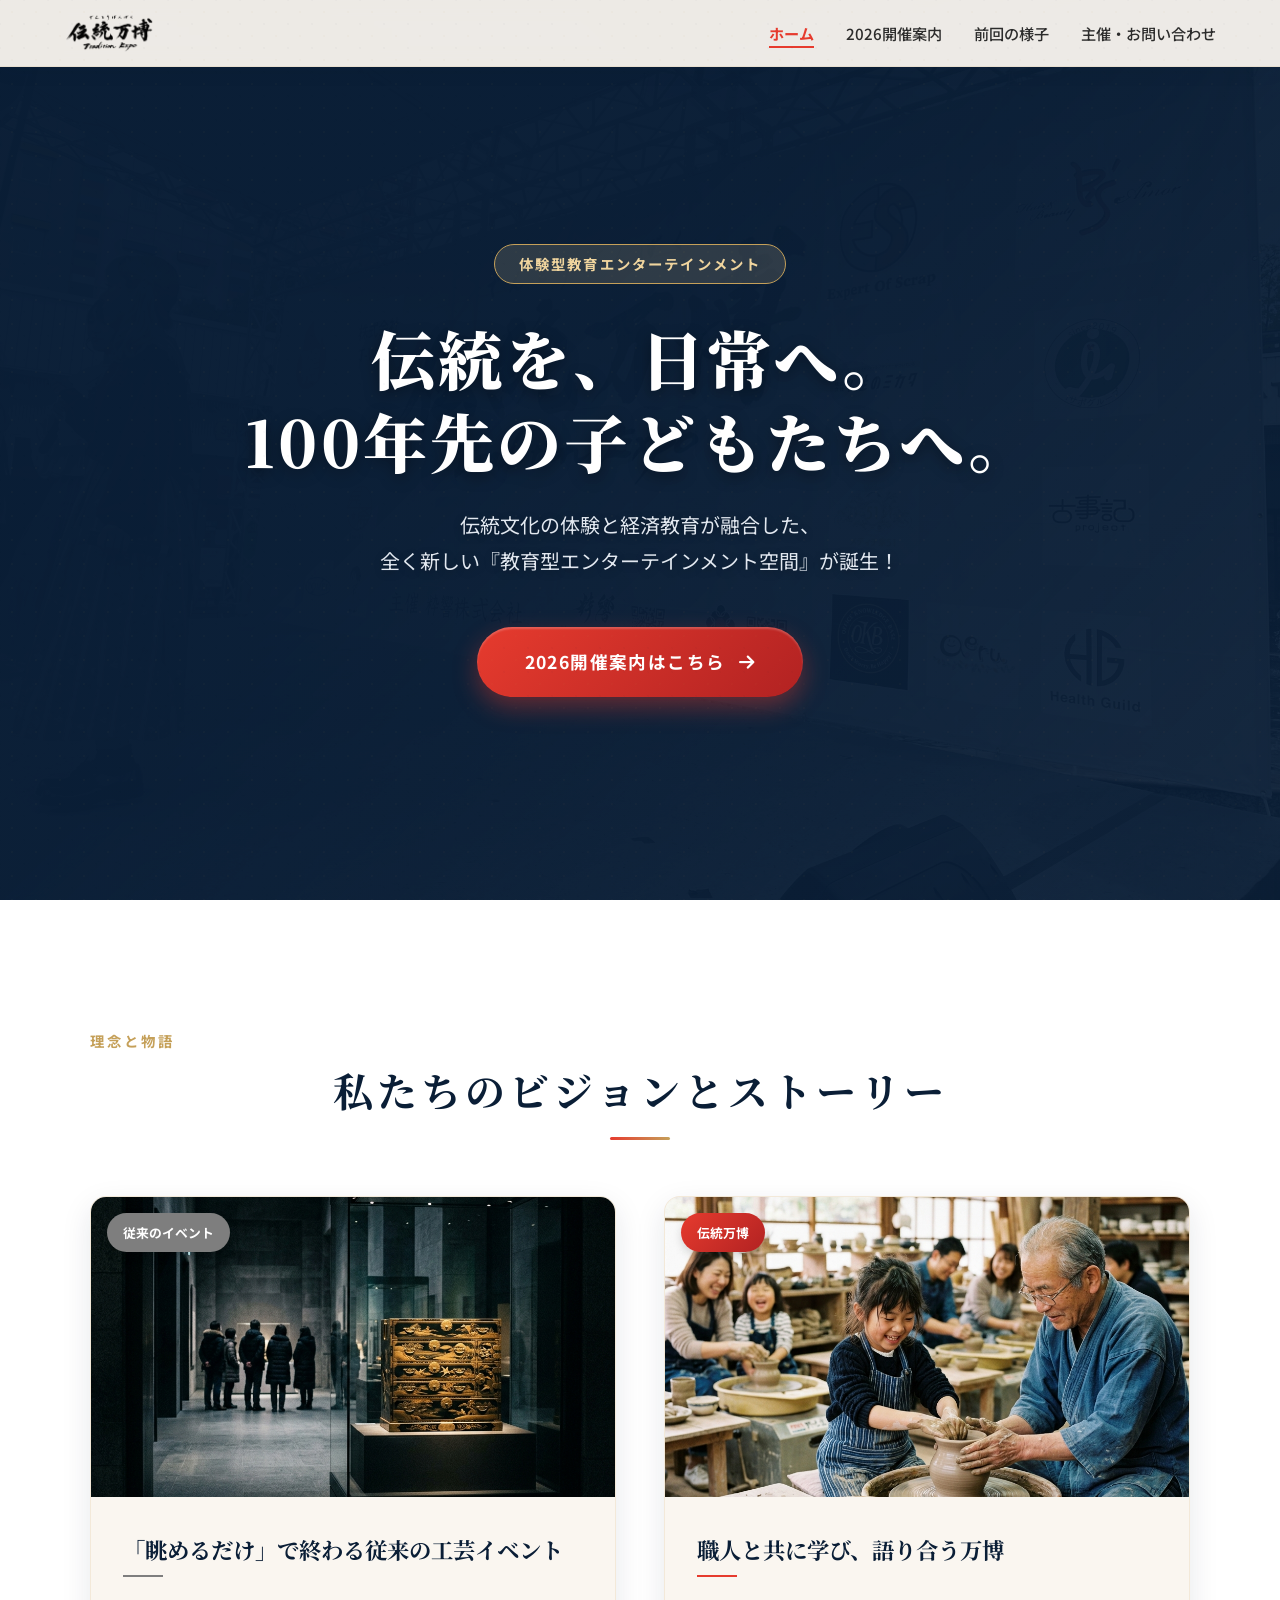
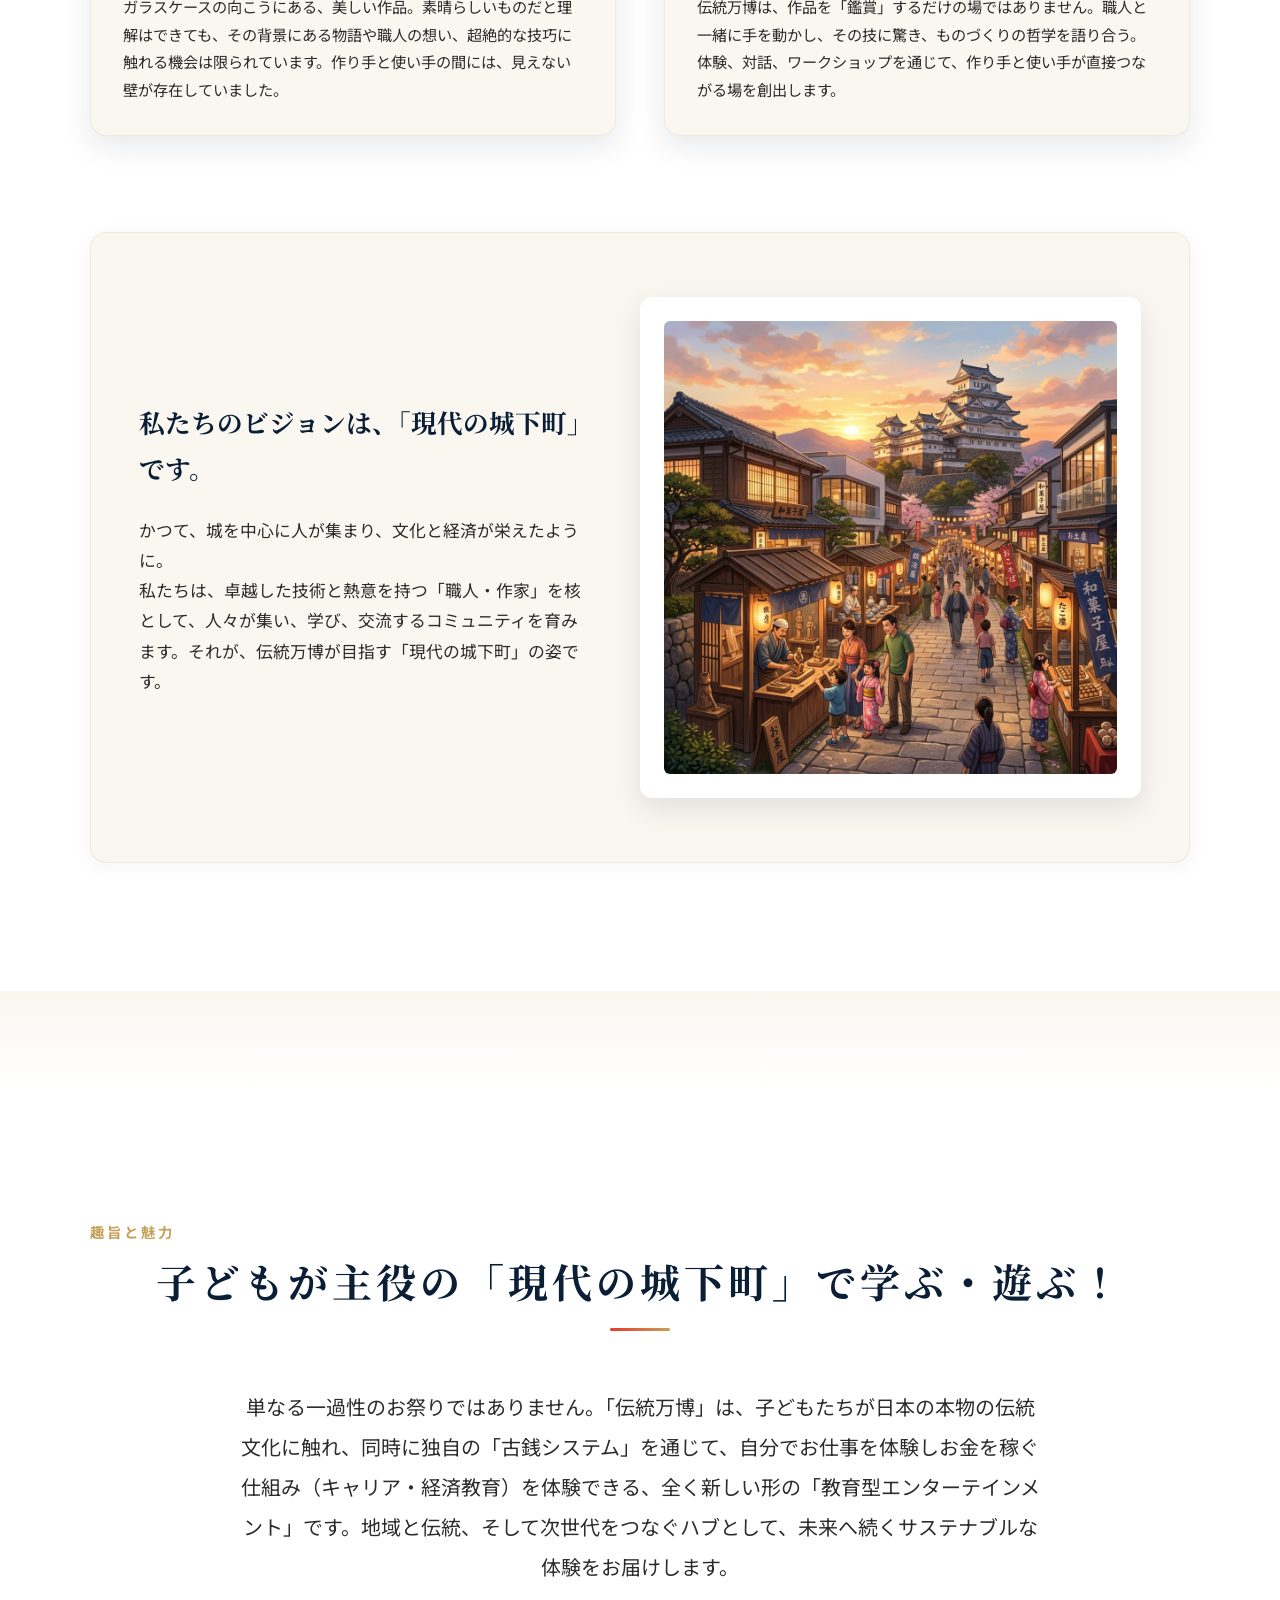
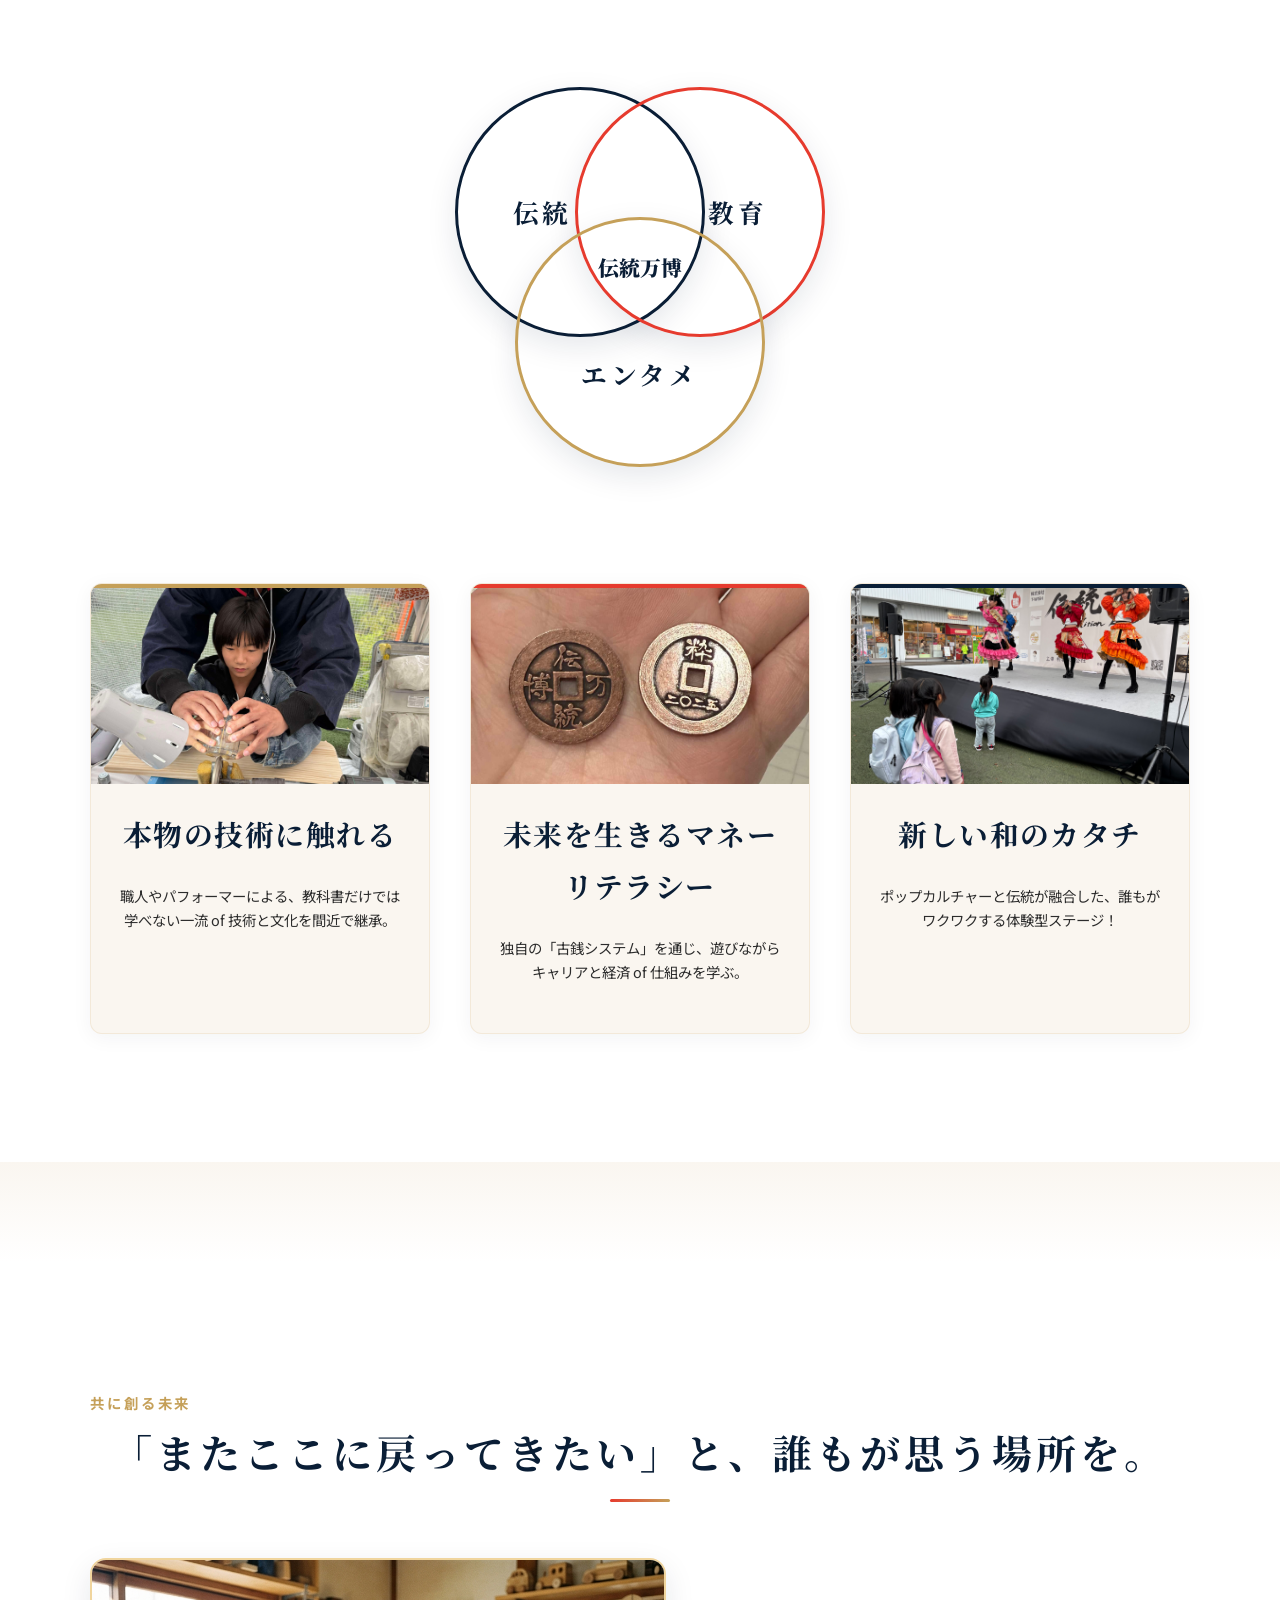
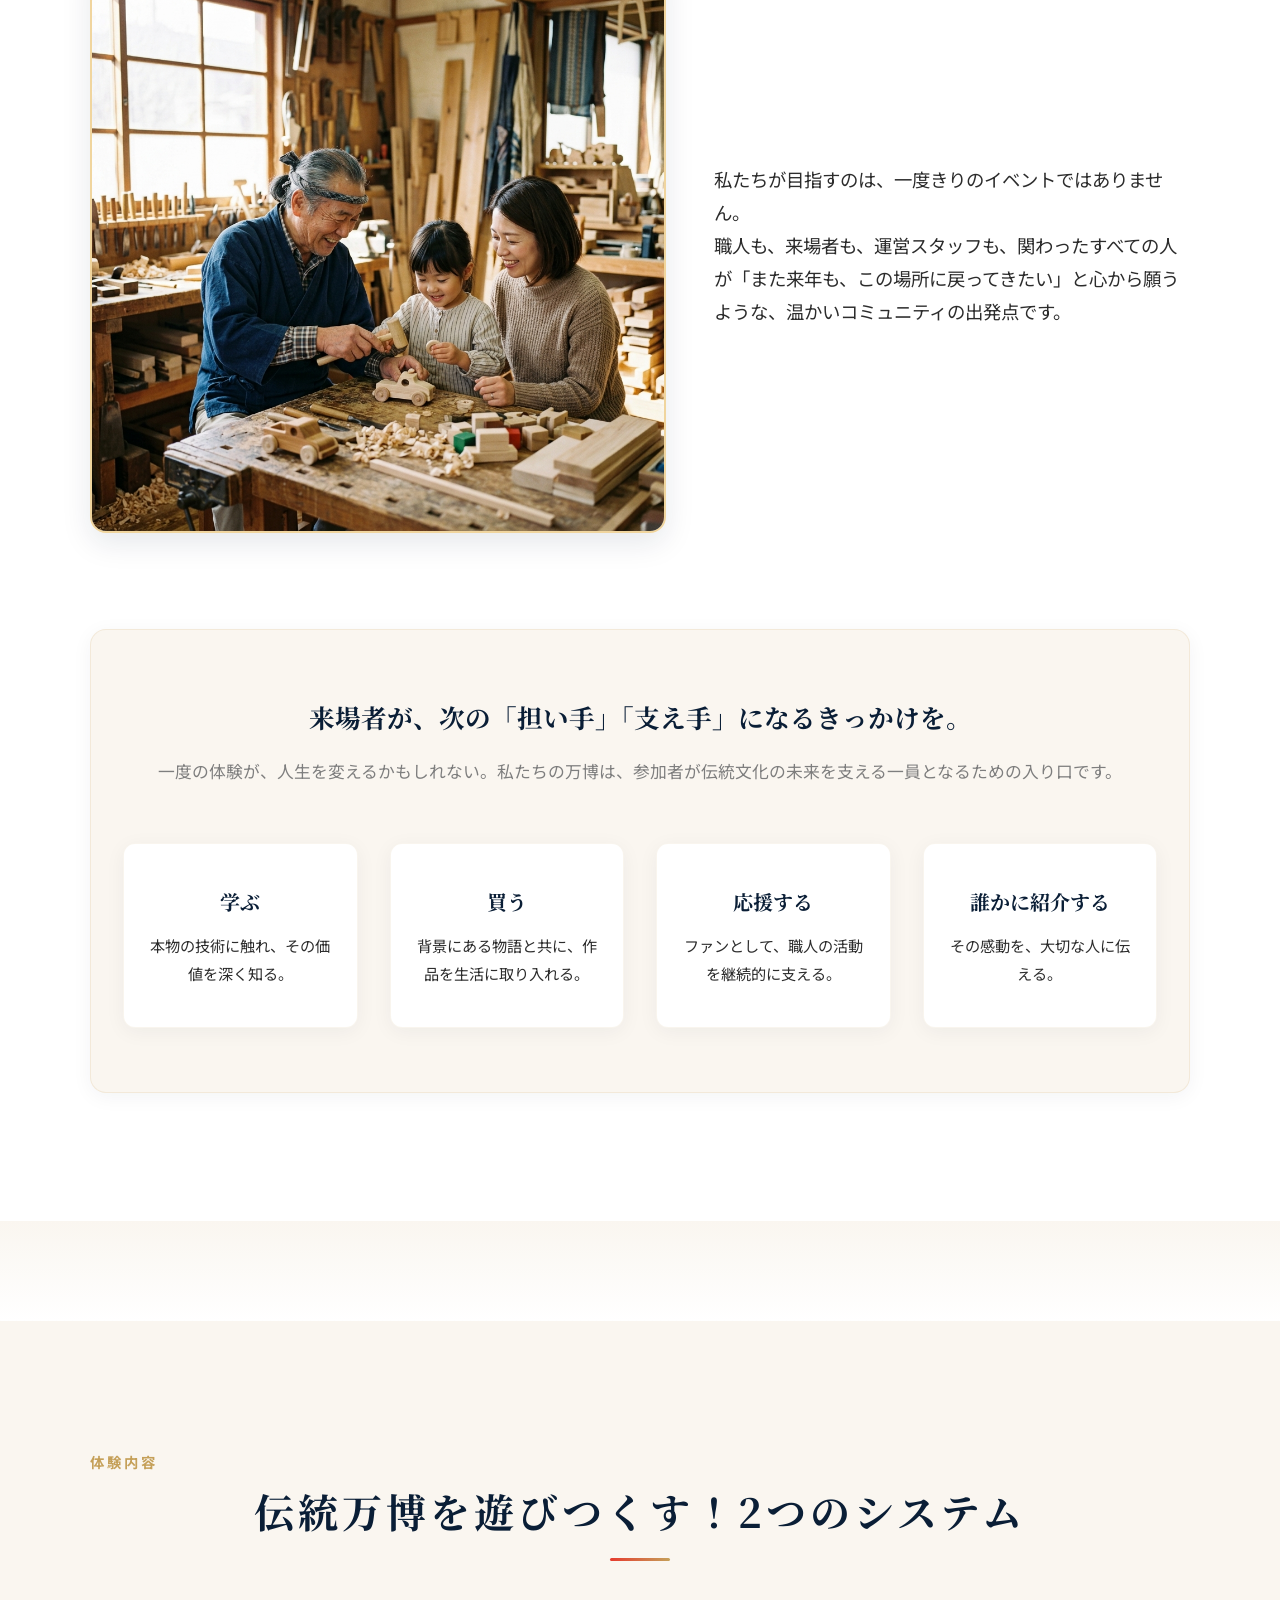
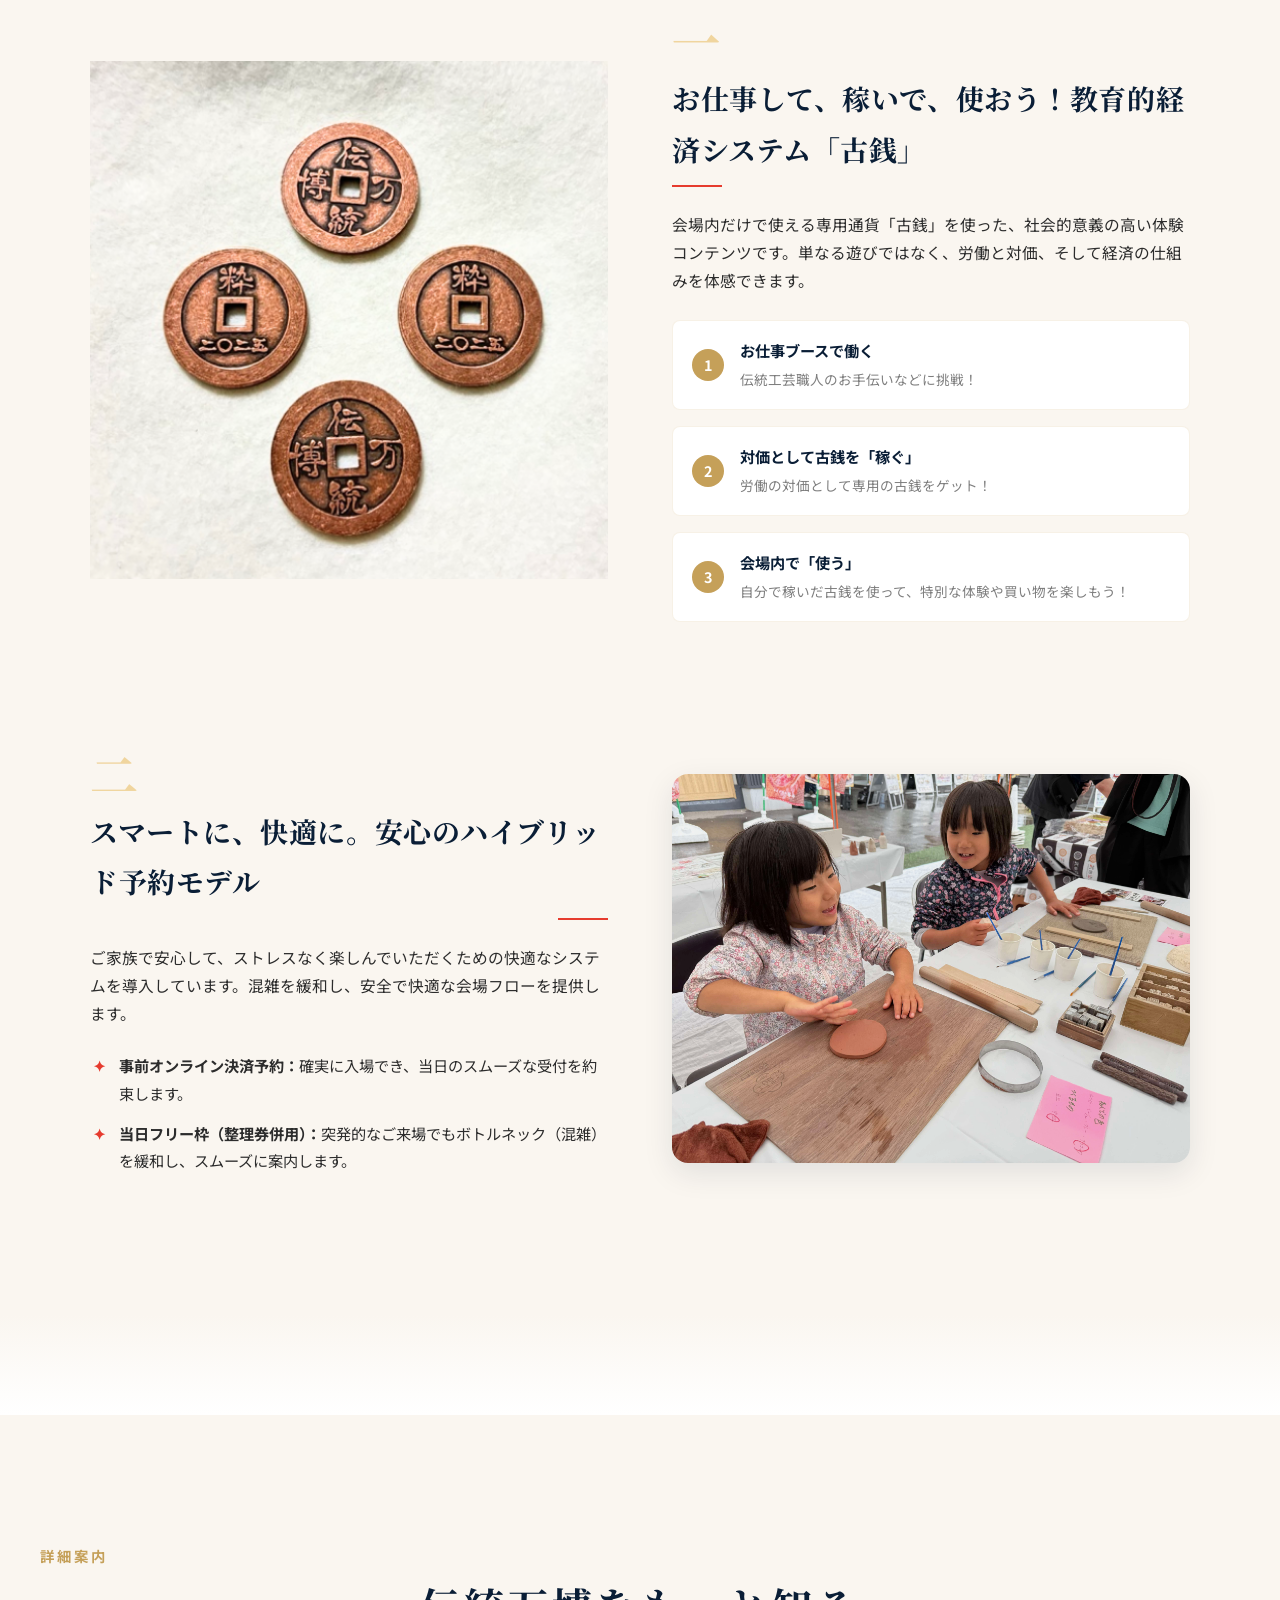
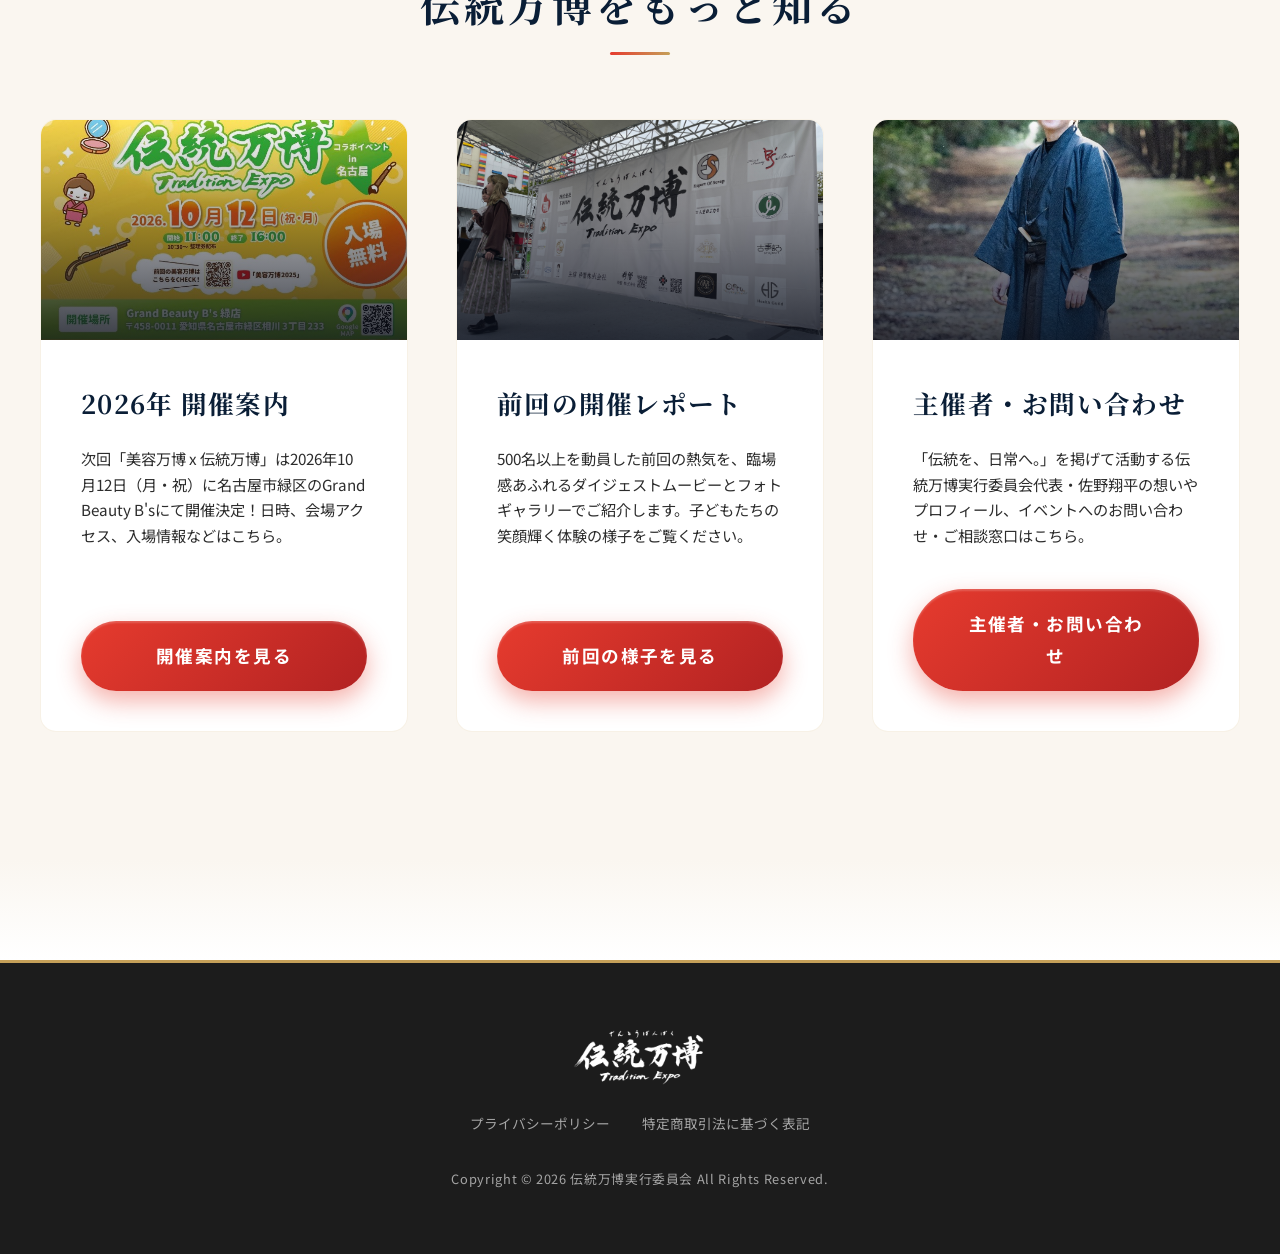
==== commit 1f5cfac3: "2026開催概要・体験出展内容の追加および事前予約ボタンの削除" ====
--- a/index.html
+++ b/index.html
@@ -44,7 +44,6 @@
           <li><a href="overview.html">2026開催案内</a></li>
           <li><a href="gallery.html">前回の様子</a></li>
           <li><a href="about.html">主催・お問い合わせ</a></li>
-          <li><a href="overview.html#infoModal" class="nav-cta-btn">事前予約はこちら</a></li>
         </ul>
       </nav>
     </div>
@@ -72,7 +71,7 @@
         全く新しい『教育型エンターテインメント空間』が誕生！
       </p>
       <div class="hero-cta">
-        <a href="#infoModal" class="btn-premium">次回開催の事前予約はこちら（準備中）</a>
+        <a href="overview.html" class="btn-premium">2026開催案内はこちら <i class="fa-solid fa-arrow-right" style="margin-left: 8px;"></i></a>
       </div>
     </div>
   </section>
@@ -410,37 +409,14 @@
         <img src="images/logo.png" alt="伝統万博" class="footer-logo-img">
       </div>
       <ul class="footer-links">
-        <li><a href="#infoModal">プライバシーポリシー</a></li>
-        <li><a href="#infoModal">特定商取引法に基づく表記</a></li>
+        <li><a href="#">プライバシーポリシー</a></li>
+        <li><a href="#">特定商取引法に基づく表記</a></li>
       </ul>
       <p class="copyright">Copyright &copy; 2026 伝統万博実行委員会 All Rights Reserved.</p>
     </div>
   </footer>
 
-  <!-- ==========================================
-       Mobile Sticky CTA (モバイル用最下部固定追従)
-       ========================================== -->
-  <div class="sticky-cta" id="stickyCta">
-    <a href="#infoModal" class="btn-premium">事前予約はこちら（準備中）</a>
-  </div>
-
-  <!-- ==========================================
-       Modal Dialog (事前予約・準備中モーダル)
-       ========================================== -->
-  <div class="modal" id="infoModal">
-    <div class="modal-content">
-      <a href="#" class="modal-close" id="modalClose" aria-label="閉じる">&times;</a>
-      <div class="modal-icon">
-        <i class="fa-solid fa-bell"></i>
-      </div>
-      <h4>事前予約 受付準備中</h4>
-      <p>
-        「伝統万博2026」の事前決済予約および整理券受付は、現在システムの最終調整を行っております。<br><br>
-        受付開始の際は、登録いただいたお知らせメールまたは公式SNSにてご案内いたします。今しばらくお待ちください。
-      </p>
-      <a href="#" class="btn-premium" id="modalConfirmBtn">了解しました</a>
-    </div>
-  </div>
+
 
 
 </body>
--- a/style.css
+++ b/style.css
@@ -2139,3 +2139,362 @@
   width: 100%;
   text-align: center;
 }
+
+/* ==========================================
+   Sponsor & Partners Section (協賛・賛助)
+   ========================================== */
+.sponsor-section {
+  padding: 6rem 1.5rem 8rem;
+  background-color: var(--color-bg-base);
+}
+
+.sponsor-container {
+  max-width: 1200px;
+  margin: 0 auto;
+}
+
+.sponsor-banner-wrapper {
+  max-width: 1000px;
+  margin: 0 auto 5rem;
+  border-radius: 16px;
+  overflow: hidden;
+  box-shadow: var(--shadow-premium);
+  border: 1px solid rgba(197, 160, 89, 0.15);
+}
+
+.sponsor-banner-img {
+  width: 100%;
+  height: auto;
+  display: block;
+}
+
+.sponsor-grid-wrapper {
+  display: grid;
+  grid-template-columns: 1fr;
+  gap: 4rem;
+}
+
+.sponsor-group {
+  background: var(--color-bg-white);
+  border: 1px solid rgba(197, 160, 89, 0.15);
+  border-radius: 20px;
+  padding: 4rem 3rem;
+  box-shadow: var(--shadow-subtle);
+}
+
+.sponsor-group.card-premium {
+  border: 2px solid var(--color-accent-gold);
+  background: radial-gradient(circle at top right, rgba(197, 160, 89, 0.03), transparent 70%), var(--color-bg-white);
+}
+
+.sponsor-group h3 {
+  font-family: var(--font-heading);
+  font-size: 1.6rem;
+  color: var(--color-primary-indigo);
+  text-align: center;
+  margin-bottom: 3rem;
+  position: relative;
+  letter-spacing: 0.1em;
+}
+
+.sponsor-rank {
+  margin-bottom: 3.5rem;
+}
+
+.sponsor-rank:last-child {
+  margin-bottom: 0;
+}
+
+.sponsor-rank h4 {
+  font-family: var(--font-heading);
+  font-size: 1.3rem;
+  color: var(--color-accent-gold);
+  border-bottom: 1px solid rgba(197, 160, 89, 0.3);
+  padding-bottom: 0.5rem;
+  margin-bottom: 1.5rem;
+  letter-spacing: 0.15em;
+  font-weight: 700;
+}
+
+.sponsor-names-flex {
+  display: flex;
+  flex-wrap: wrap;
+  gap: 1.2rem 2rem;
+  align-items: center;
+}
+
+.sponsor-item {
+  font-size: 1rem;
+  color: var(--color-text-dark);
+  line-height: 1.6;
+}
+
+.sponsor-item strong {
+  font-size: 0.85rem;
+  color: var(--color-muted);
+  font-weight: 500;
+  display: block;
+  margin-bottom: 0.1rem;
+}
+
+/* 奉行やスタッフなどのシンプルな一覧用 */
+.rank-bugyo .sponsor-item,
+.font-small .sponsor-item {
+  background-color: rgba(10, 30, 54, 0.03);
+  padding: 0.4rem 1rem;
+  border-radius: 50px;
+  font-size: 0.9rem;
+  border: 1px solid rgba(197, 160, 89, 0.1);
+}
+
+.sponsor-block {
+  margin-bottom: 4rem;
+  border-bottom: 1px dashed rgba(197, 160, 89, 0.2);
+  padding-bottom: 4rem;
+}
+
+.sponsor-block:last-child {
+  margin-bottom: 0;
+  border-bottom: none;
+  padding-bottom: 0;
+}
+
+.sponsor-block h3 {
+  font-size: 1.4rem;
+  margin-bottom: 2rem;
+}
+
+.sponsor-vertical-list {
+  display: flex;
+  flex-direction: column;
+  gap: 1.2rem;
+  max-width: 900px;
+  margin: 0 auto;
+}
+
+.list-item-row {
+  display: flex;
+  border-bottom: 1px solid rgba(197, 160, 89, 0.1);
+  padding-bottom: 0.8rem;
+  align-items: baseline;
+}
+
+.list-item-row:last-child {
+  border-bottom: none;
+}
+
+.role-lbl {
+  flex: 0 0 280px;
+  font-weight: 700;
+  color: var(--color-accent-gold);
+  font-size: 0.95rem;
+}
+
+.names-lbl {
+  flex: 1;
+  color: var(--color-text-dark);
+  font-size: 0.95rem;
+}
+
+.names-lbl strong {
+  font-size: 0.85rem;
+  color: var(--color-muted);
+  font-weight: 500;
+}
+
+.flex-row-info {
+  display: flex;
+  gap: 4rem;
+}
+
+.flex-row-info > div {
+  flex: 1;
+}
+
+.flex-row-info h3 {
+  margin-bottom: 1rem;
+}
+
+.text-center {
+  text-align: center;
+}
+
+.justify-center {
+  justify-content: center;
+}
+
+.gap-4 {
+  gap: 1rem;
+}
+
+/* スマホ表示のレスポンシブ対応 */
+@media (max-width: 767px) {
+  .sponsor-group {
+    padding: 2.5rem 1.5rem;
+  }
+  
+  .list-item-row {
+    flex-direction: column;
+    gap: 0.4rem;
+  }
+  
+  .role-lbl {
+    flex: none;
+  }
+  
+  .flex-row-info {
+    flex-direction: column;
+    gap: 2rem;
+  }
+}
+
+/* ==========================================
+   Experience & Exhibition Section (体験・出展内容)
+   ========================================== */
+.experience-section {
+  padding: 6rem 2rem;
+  background: var(--color-bg-light);
+  position: relative;
+}
+
+.experience-container {
+  max-width: 1200px;
+  margin: 0 auto;
+}
+
+.experience-intro {
+  text-align: center;
+  max-width: 700px;
+  margin: -2.5rem auto 3.5rem;
+  color: var(--color-text-dark);
+  font-size: 1.05rem;
+  line-height: 1.8;
+}
+
+.experience-grid {
+  display: grid;
+  grid-template-columns: repeat(3, 1fr);
+  gap: 2.5rem;
+}
+
+@media (max-width: 1024px) {
+  .experience-grid {
+    grid-template-columns: repeat(2, 1fr);
+  }
+}
+
+@media (max-width: 640px) {
+  .experience-grid {
+    grid-template-columns: 1fr;
+  }
+}
+
+.experience-card {
+  background: var(--color-bg-white);
+  border: 1px solid rgba(197, 160, 89, 0.2);
+  border-radius: 16px;
+  overflow: hidden;
+  display: flex;
+  flex-direction: column;
+  transition: transform 0.4s cubic-bezier(0.165, 0.84, 0.44, 1), 
+              box-shadow 0.4s cubic-bezier(0.165, 0.84, 0.44, 1), 
+              border-color 0.4s ease;
+  box-shadow: var(--shadow-subtle);
+}
+
+.experience-card:hover {
+  transform: translateY(-6px);
+  border-color: var(--color-accent-gold);
+  box-shadow: 0 15px 30px rgba(0, 0, 0, 0.12), 0 0 20px rgba(197, 160, 89, 0.15);
+}
+
+.experience-img-wrapper {
+  width: 100%;
+  aspect-ratio: 16 / 10;
+  position: relative;
+  overflow: hidden;
+  background: linear-gradient(135deg, #f5f2eb 0%, #e8e2d5 100%);
+  display: flex;
+  align-items: center;
+  justify-content: center;
+  border-bottom: 1px dashed rgba(197, 160, 89, 0.3);
+}
+
+.experience-img-placeholder {
+  display: flex;
+  flex-direction: column;
+  align-items: center;
+  justify-content: center;
+  gap: 0.5rem;
+  color: #9e8e76;
+  font-size: 0.9rem;
+  font-weight: 500;
+  letter-spacing: 0.05em;
+  padding: 1rem;
+  text-align: center;
+}
+
+.experience-img-placeholder i {
+  font-size: 2.2rem;
+  opacity: 0.7;
+  color: var(--color-accent-gold);
+  transition: transform 0.3s ease;
+}
+
+.experience-card:hover .experience-img-placeholder i {
+  transform: scale(1.15);
+}
+
+.experience-body {
+  padding: 1.8rem;
+  display: flex;
+  flex-direction: column;
+  flex-grow: 1;
+}
+
+.experience-num {
+  font-family: var(--font-serif);
+  font-size: 0.85rem;
+  color: var(--color-accent-gold);
+  letter-spacing: 0.1em;
+  font-weight: 700;
+  margin-bottom: 0.4rem;
+}
+
+.experience-body h3 {
+  font-size: 1.25rem;
+  font-weight: 700;
+  color: var(--color-text-dark);
+  margin-bottom: 1rem;
+  line-height: 1.4;
+}
+
+.experience-meta {
+  display: flex;
+  flex-direction: column;
+  gap: 0.6rem;
+  margin-top: auto;
+  padding-top: 1rem;
+  border-top: 1px solid rgba(0, 0, 0, 0.06);
+}
+
+.experience-meta-item {
+  display: flex;
+  align-items: center;
+  gap: 0.6rem;
+  font-size: 0.92rem;
+  color: var(--color-text-subtle);
+}
+
+.experience-meta-item i {
+  color: var(--color-accent-gold);
+  font-size: 0.95rem;
+  width: 18px;
+  text-align: center;
+}
+
+.experience-meta-item .label {
+  font-weight: 600;
+  color: var(--color-text-dark);
+}
+
